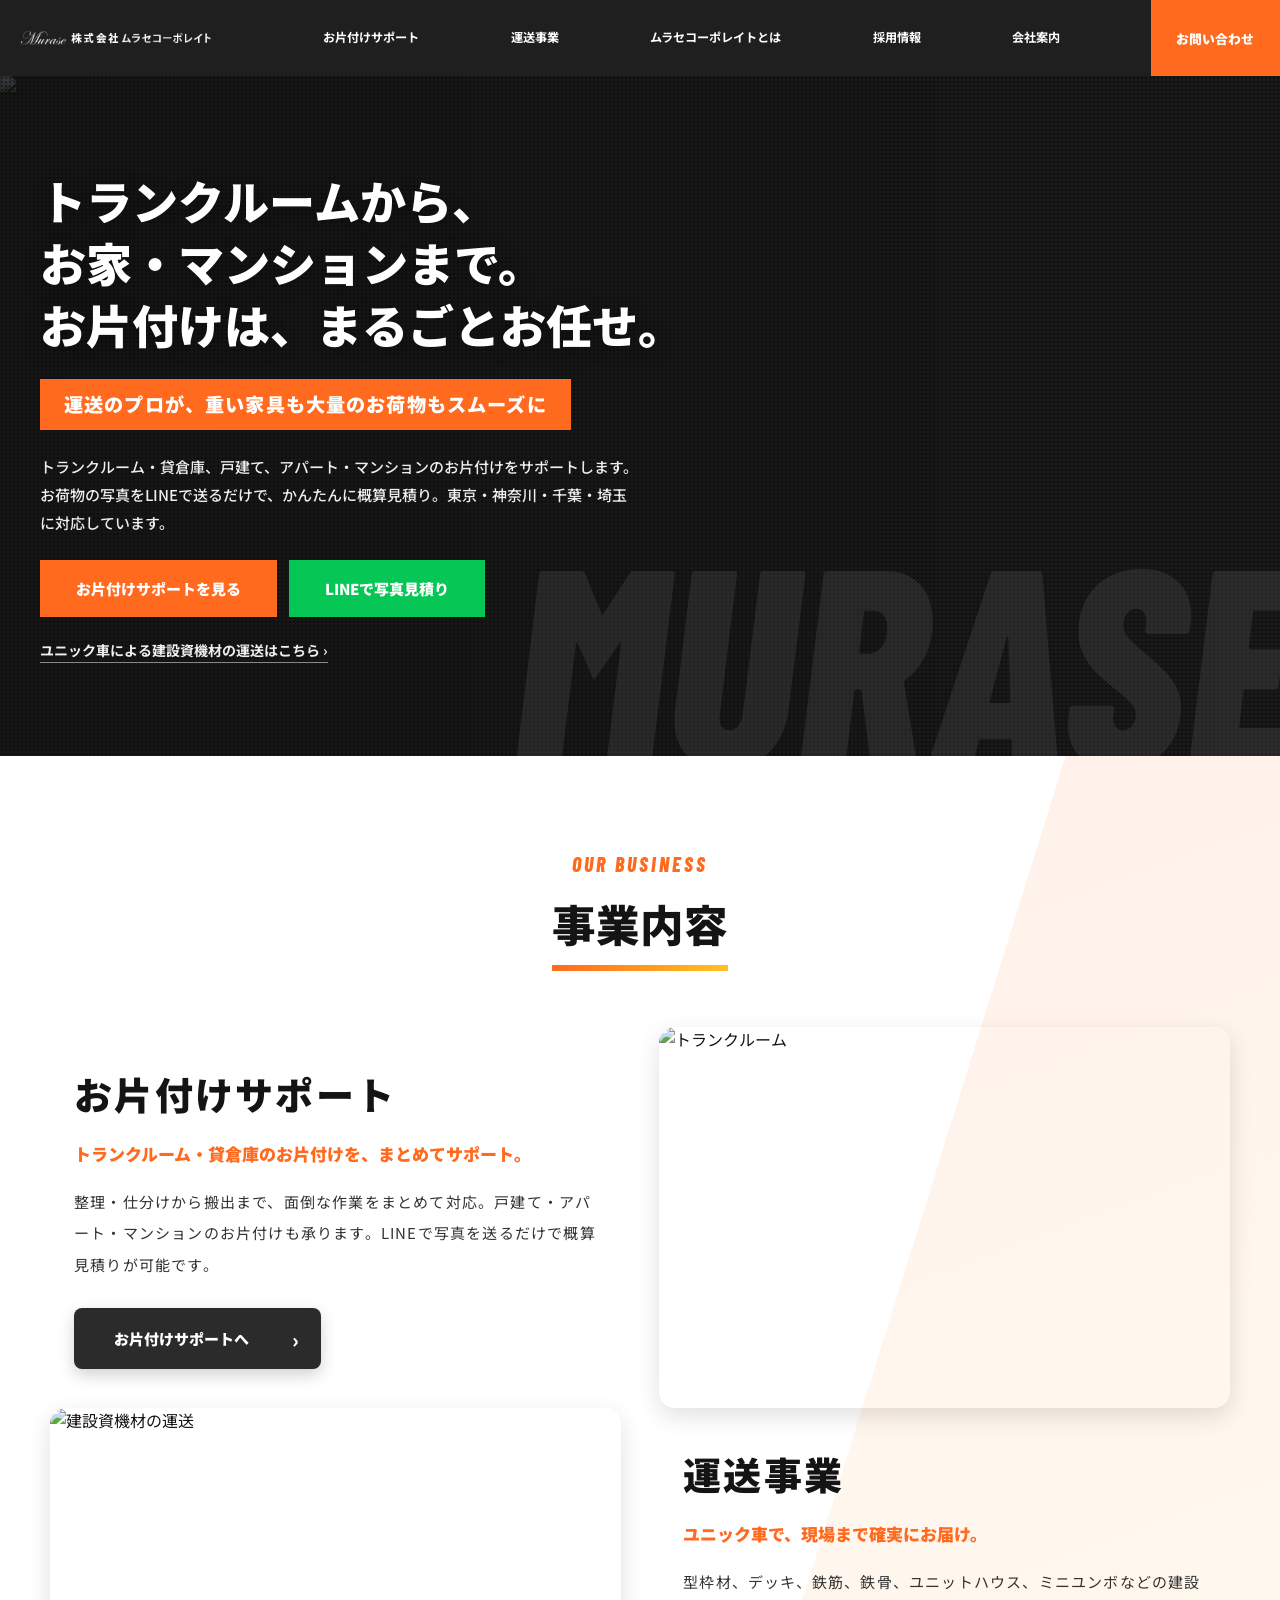
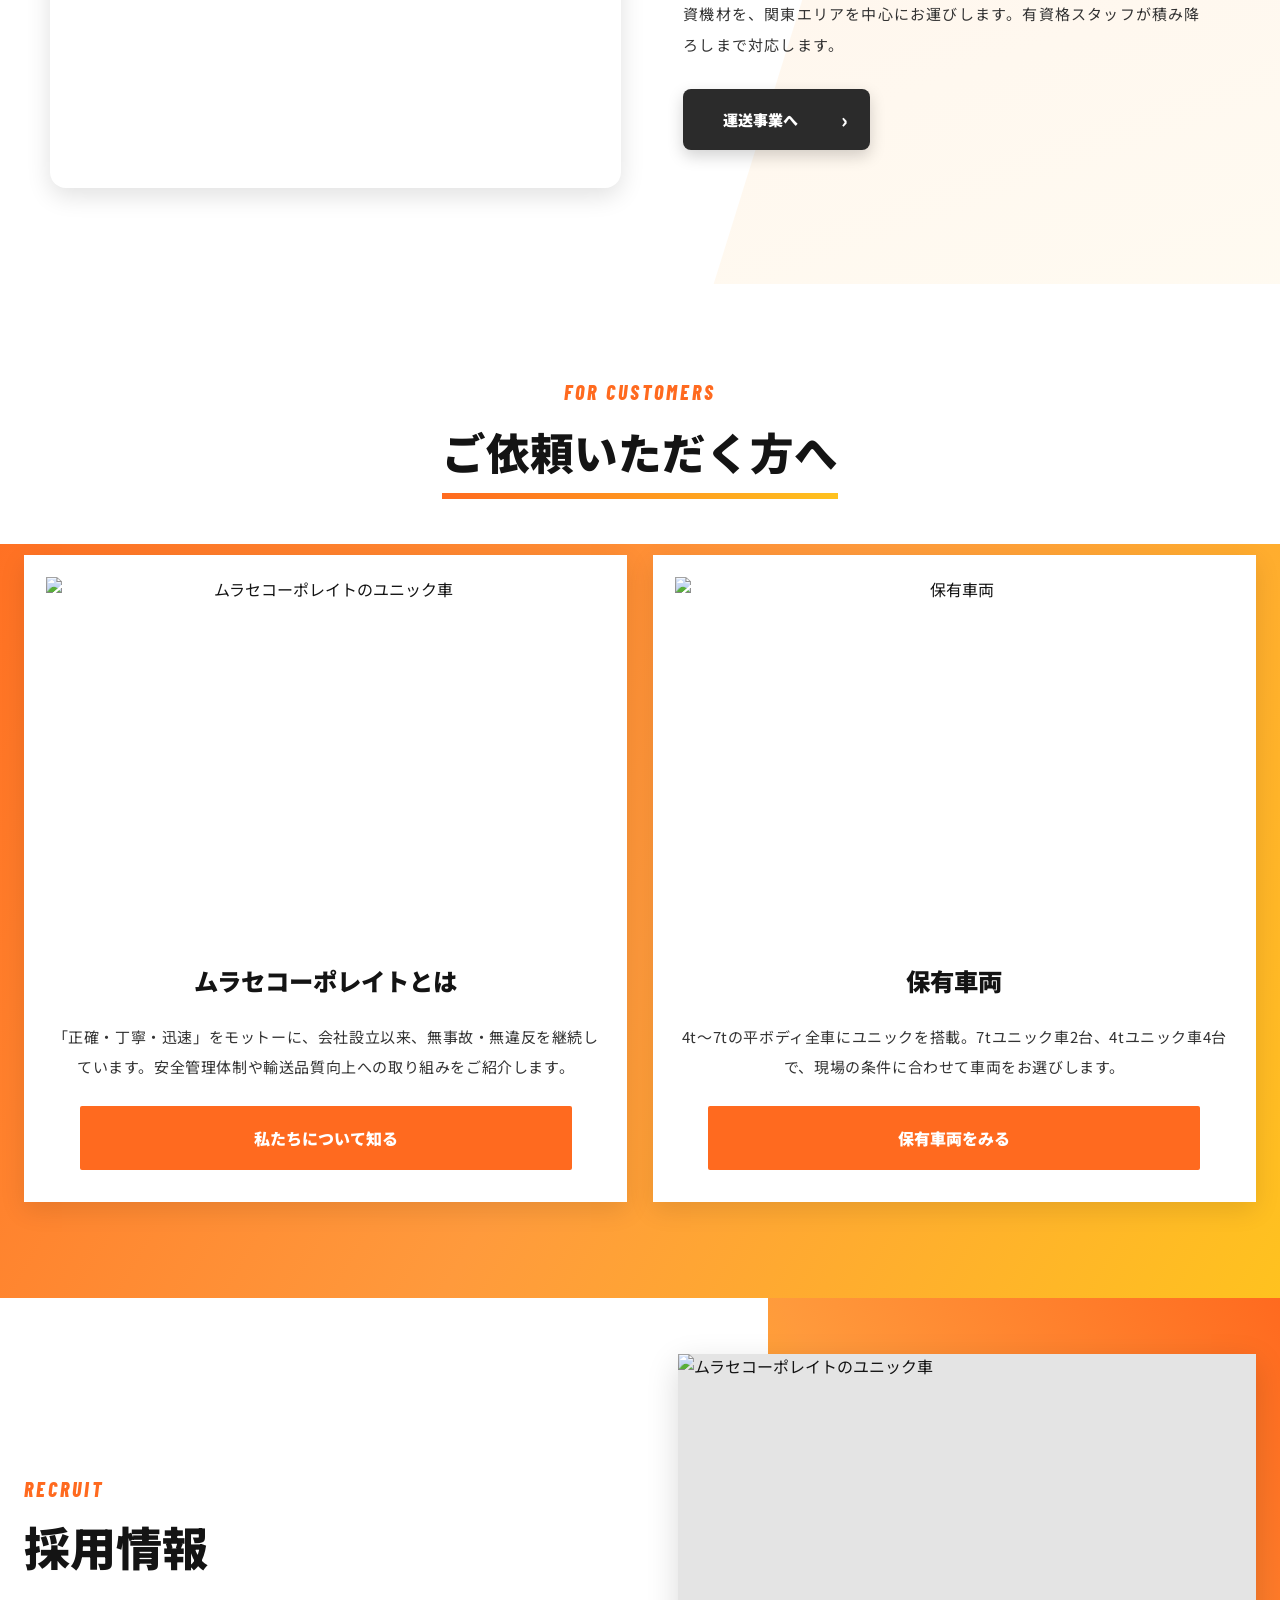
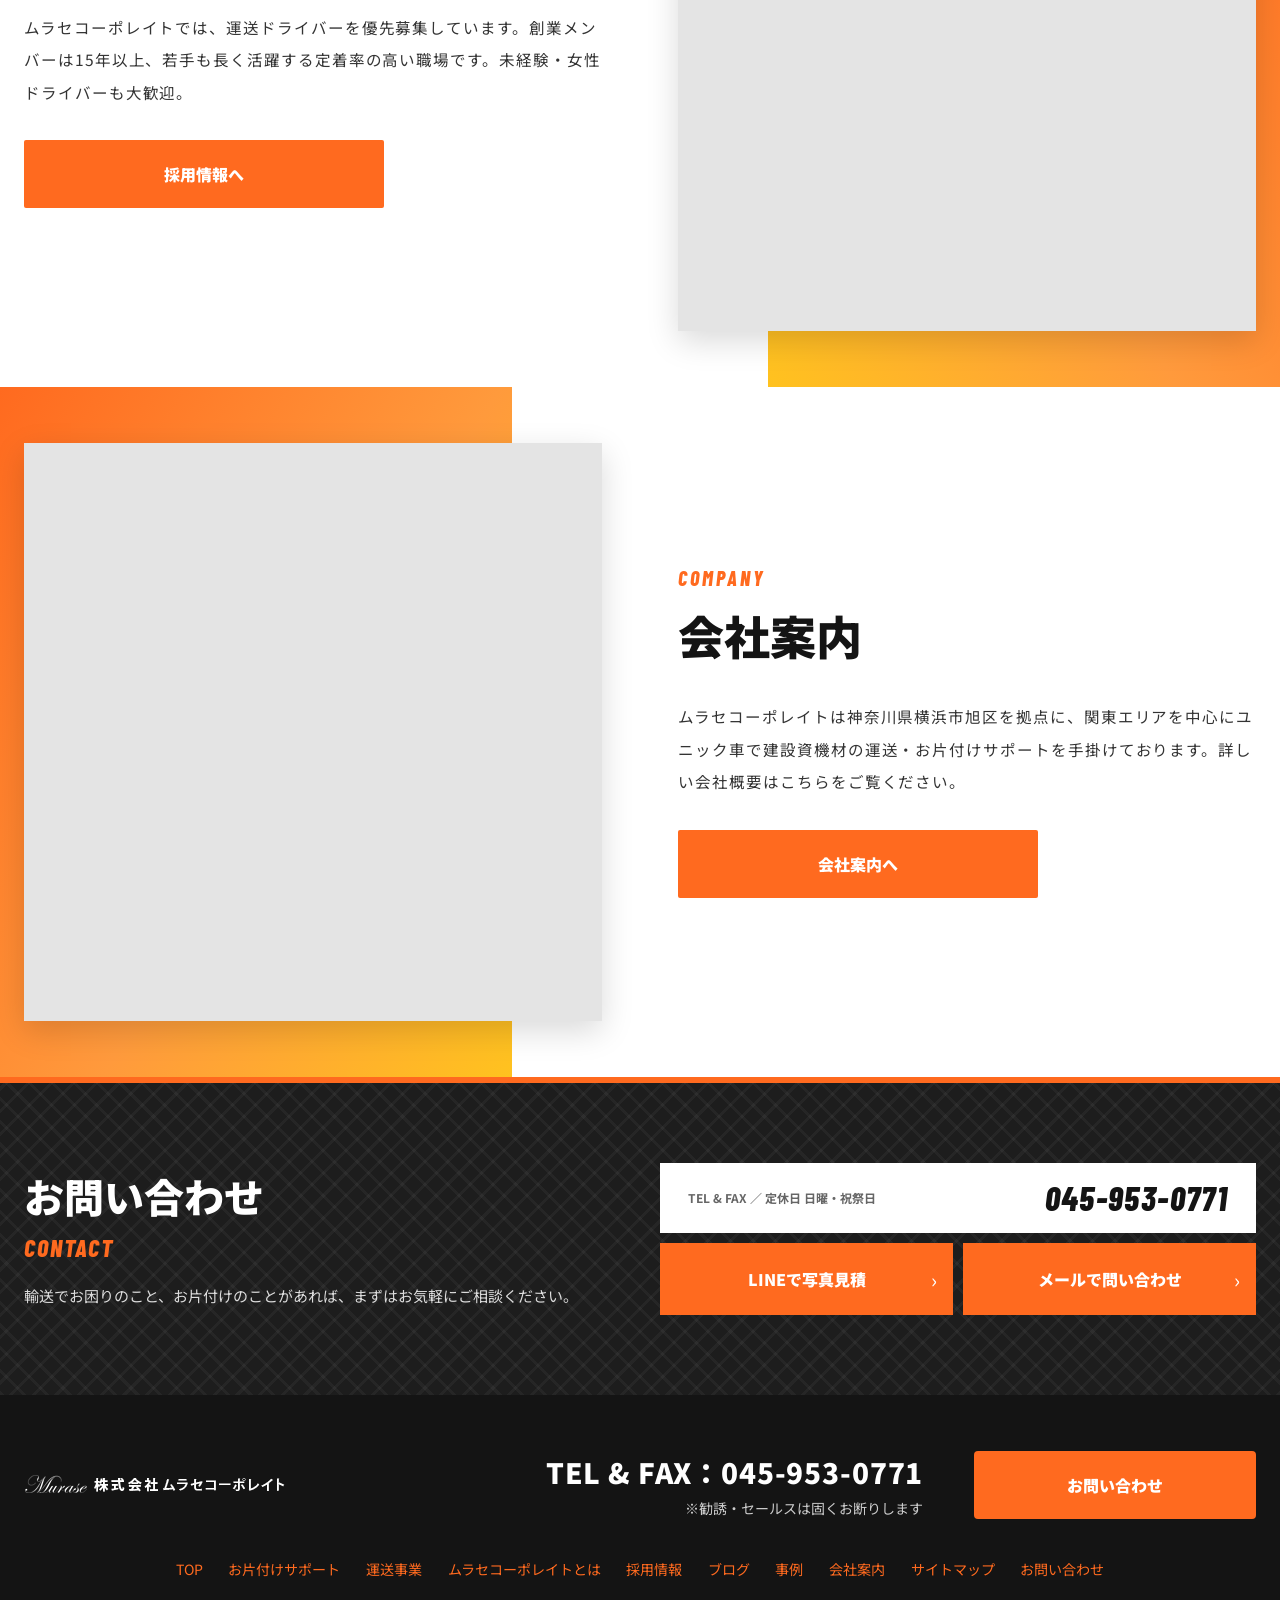
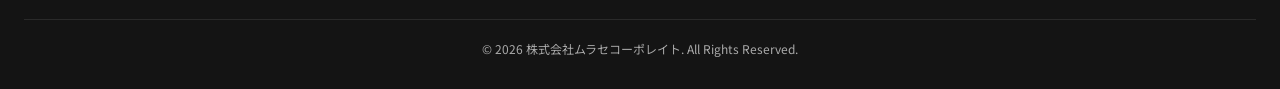
==== index.html @ bca7a500 "トップのMVが最初の画面内に収まるよう、文字サイズと余白を画面の高さに合わせて調整 Co-Authored-By: Claude Opus 5.5 <noreply@anthropic.com> Cl" ====
<!DOCTYPE html>
<html lang="ja">
<head>
<meta charset="utf-8">
<meta name="viewport" content="width=device-width, initial-scale=1">
<title>株式会社ムラセコーポレイト｜トランクルーム・お家・マンションのお片付けサポートとユニック車の運送｜横浜市旭区</title>
<meta name="description" content="神奈川県横浜市旭区のムラセコーポレイト。トランクルーム・貸倉庫から戸建て・アパート・マンションまで、お片付けをまるごとサポート。LINEで写真を送るだけで概算見積り（東京・神奈川・千葉・埼玉）。4〜7t全車ユニック付きの運送も対応。">
<link rel="icon" href="assets/logo-white.png">
<link rel="preconnect" href="https://fonts.googleapis.com">
<link href="https://fonts.googleapis.com/css2?family=Noto+Sans+JP:wght@400;500;700;900&amp;family=Barlow+Condensed:ital,wght@0,600;0,700;1,700;1,800&amp;display=swap" rel="stylesheet">
<style>
.scp0:hover { background: rgb(232, 90, 18) !important; color: rgb(255, 255, 255) !important; }
.scp1:hover { background: rgb(255, 255, 255) !important; color: rgb(255, 106, 31) !important; }
.scp2:hover { background: rgb(255, 106, 31) !important; color: rgb(255, 255, 255) !important; }
.scp3:hover { background: rgb(31, 31, 31) !important; color: rgb(255, 255, 255) !important; }
.scp4:hover { color: rgb(255, 106, 31) !important; }
.scp5:hover { background: rgb(255, 106, 31) !important; color: rgb(255, 255, 255) !important; border-color: rgb(255, 106, 31) !important; }
.scp6:focus { border-color: rgb(255, 106, 31) !important; background: rgb(255, 255, 255) !important; }
.scp7:hover { background: rgb(238, 238, 238) !important; color: rgb(20, 20, 20) !important; }
.scp8:hover { color: rgb(255, 255, 255) !important; }
body { margin: 0px; background: rgb(255, 255, 255); color: rgb(20, 20, 20); font-family: "Noto Sans JP", sans-serif; -webkit-font-smoothing: antialiased; }
a { color: rgb(255, 106, 31); text-decoration: none; }
a:hover { color: rgb(232, 90, 18); }
* { box-sizing: border-box; }
</style>
<link rel="stylesheet" href="assets/mobile.css">
<script src="assets/mobile.js" defer></script>
</head>
<body>
<div style="min-height: 100vh; background: rgb(255, 255, 255);"><header class="site-header" style="position: sticky; top: 0px; z-index: 50; background: rgb(31, 31, 31); color: rgb(255, 255, 255); display: flex; align-items: stretch; min-height: 76px; flex-wrap: nowrap;">
  <a href="index.html" style="display: flex; align-items: center; padding: 10px clamp(12px, 1.6vw, 24px); flex: 0 0 auto;">
    <img src="assets/logo-white.png" alt="株式会社ムラセコーポレイト" style="height: auto; width: clamp(150px, 15vw, 262px); max-height: 29px; object-fit: contain; display: block; flex: 0 0 auto;">
  </a>
  
  <nav id="site-nav" class="site-nav" style="display: flex; flex-wrap: nowrap; align-items: center; justify-content: space-evenly; gap: clamp(10px, 1.3vw, 26px); flex: 1 1 auto; min-width: 0px; overflow-x: auto; scrollbar-width: none; padding: 10px clamp(8px, 1.2vw, 24px); font-size: clamp(11px, 0.95vw, 14px); font-weight: 700; white-space: nowrap;">
    
      <a href="index.html" class="nav-m-only" style="color: rgb(255, 255, 255);"><span class="sc-interp">TOP</span></a>
      <a href="support.html" style="color: rgb(255, 255, 255); padding: 6px 0px; white-space: nowrap; border-bottom: 2px solid transparent;"><span class="sc-interp">お片付けサポート</span></a>
    
    <a href="business.html" style="color: rgb(255, 255, 255); padding: 6px 0px; white-space: nowrap; border-bottom: 2px solid transparent;"><span class="sc-interp">運送事業</span></a>
    
      <a href="about.html" style="color: rgb(255, 255, 255); padding: 6px 0px; white-space: nowrap; border-bottom: 2px solid transparent;"><span class="sc-interp">ムラセコーポレイトとは</span></a>
    
    
      <a href="recruit.html" style="color: rgb(255, 255, 255); padding: 6px 0px; white-space: nowrap; border-bottom: 2px solid transparent;"><span class="sc-interp">採用情報</span></a>
    
    
      <a href="company.html" style="color: rgb(255, 255, 255); padding: 6px 0px; white-space: nowrap; border-bottom: 2px solid transparent;"><span class="sc-interp">会社案内</span></a>
    
    <a href="blog.html" class="nav-m-only" style="color: rgb(255, 255, 255);"><span class="sc-interp">ブログ</span></a>
  </nav>
  
  
  <a href="contact.html" class="scp0 header-cta" style="background: rgb(255, 106, 31); color: rgb(255, 255, 255); font-weight: 900; font-size: clamp(12px, 1vw, 15px); padding: 0px clamp(14px, 2vw, 32px); display: flex; align-items: center; gap: 8px; white-space: nowrap; flex: 0 0 auto;">お問い合わせ</a><button type="button" class="nav-burger" aria-label="メニューを開く" aria-expanded="false" aria-controls="site-nav"><span></span></button></header><section data-screen-label="01 Hero" style="position: relative; overflow: hidden; background: rgb(26, 26, 26); min-height: min(680px, calc(100svh - 76px)); display: flex; align-items: center;">
  <img src="https://images.unsplash.com/photo-1649313444539-a8900c5cdc54?fm=jpg&amp;q=70&amp;w=1400&amp;auto=format&amp;fit=crop" alt="お片付けサポート" style="position: absolute; inset: 0px; width: 100%; height: 100%; object-fit: cover;">
  <div style="position: absolute; inset: 0px; background: linear-gradient(90deg, rgba(20, 20, 20, 0.85) 0%, rgba(20, 20, 20, 0.55) 50%, rgba(20, 20, 20, 0.15) 100%);"></div>
  <div style="position: absolute; inset: 0px; background-image: radial-gradient(rgba(0, 0, 0, 0.4) 1px, transparent 1.6px); background-size: 4px 4px;"></div>
  <div style="position: absolute; right: -2%; bottom: -6%; font: italic 800 clamp(120px, 22vw, 320px) / 1 &quot;Barlow Condensed&quot;, sans-serif; color: rgba(255, 255, 255, 0.08); pointer-events: none;">MURASE</div>
  <div style="position: relative; width: 100%; max-width: 1320px; margin: 0px auto; padding: clamp(32px, 6svh, 72px) 40px; display: flex; flex-direction: column; align-items: flex-start; gap: clamp(14px, 2.6svh, 26px);">
    <h1 style="margin: 0px; color: rgb(255, 255, 255); font-size: clamp(26px, min(3.6vw, 6.2svh), 56px); font-weight: 900; line-height: 1.35; text-shadow: rgba(0, 0, 0, 0.35) 0px 4px 18px;"><span style="display: inline-block;">トランクルームから、</span><br><span style="display: inline-block;">お家・マンションまで。</span><br><span style="display: inline-block;">お片付けは、</span><span style="display: inline-block;">まるごとお任せ。</span></h1>
    <div style="background: rgb(255, 106, 31); color: rgb(255, 255, 255); font-size: clamp(14px, min(1.5vw, 2.4svh), 20px); font-weight: 900; letter-spacing: 0.06em; padding: clamp(8px, 1.3svh, 12px) 24px;"><span style="display: inline-block;">運送のプロが、</span><span style="display: inline-block;">重い家具も</span><span style="display: inline-block;">大量のお荷物も</span><span style="display: inline-block;">スムーズに</span></div>
    <p style="margin: 0px; max-width: 600px; color: rgb(238, 238, 238); font-size: 15px; line-height: 1.85; font-weight: 500;">トランクルーム・貸倉庫、戸建て、アパート・マンションのお片付けをサポートします。お荷物の写真をLINEで送るだけで、かんたんに概算見積り。東京・神奈川・千葉・埼玉に対応しています。</p>
    <div style="display: flex; flex-wrap: wrap; gap: 12px;">
      <a href="support.html" class="scp1" style="background: rgb(255, 106, 31); color: rgb(255, 255, 255); font-weight: 900; font-size: 15px; padding: clamp(14px, 2svh, 18px) 36px;">お片付けサポートを見る</a>
      <a href="https://qr-official.line.me/gs/M_918dyocy_GW.png?oat_content=qr" target="_blank" rel="noopener" style="background: rgb(6, 199, 85); color: rgb(255, 255, 255); font-weight: 900; font-size: 15px; padding: clamp(14px, 2svh, 18px) 36px;">LINEで写真見積り</a>
    </div>
    <a href="business.html" class="scp8" style="color: rgb(238, 238, 238); font-size: 14px; font-weight: 700; border-bottom: 1px solid rgba(255, 255, 255, 0.5); padding-bottom: 2px;">ユニック車による建設資機材の運送はこちら ›</a>
  </div></section><section data-screen-label="02 Top services" style="position: relative; overflow: hidden; background: rgb(255, 255, 255); padding: 96px 24px;">
  <div style="position: absolute; right: -8%; top: -10%; width: 55%; height: 120%; background: linear-gradient(160deg, rgba(255, 106, 31, 0.1), rgba(255, 194, 31, 0.06)); clip-path: polygon(60% 0px, 100% 0px, 100% 100%, 0px 100%); pointer-events: none;"></div>
  <div style="position: relative; max-width: 1180px; margin: 0px auto; display: flex; flex-direction: column; gap: 56px;">
    <div style="display: flex; flex-direction: column; align-items: center; gap: 16px; text-align: center;">
      <span style="font: italic 800 20px &quot;Barlow Condensed&quot;, sans-serif; color: rgb(255, 106, 31); letter-spacing: 0.15em;">OUR BUSINESS</span>
      <h2 style="margin: 0px; font-size: clamp(28px, 3.4vw, 44px); font-weight: 900; line-height: 1.45; padding-bottom: 16px; background: linear-gradient(90deg, rgb(255, 106, 31), rgb(255, 194, 31)) center bottom / 100% 6px no-repeat;">事業内容</h2>
    </div>
    <div style="display: flex; flex-direction: column;">
    <div style="display: grid; grid-template-columns: minmax(0px, 1fr) minmax(0px, 1fr); align-items: center; gap: clamp(16px, 3vw, 40px);">
      <div style="grid-area: 1 / 2; min-width: 0px; border-radius: 16px; overflow: hidden; aspect-ratio: 3 / 2; box-shadow: rgba(0, 0, 0, 0.12) 0px 8px 24px;"><img src="https://images.unsplash.com/photo-1649313444539-a8900c5cdc54?fm=jpg&amp;q=70&amp;w=1400&amp;auto=format&amp;fit=crop" alt="トランクルーム" style="width: 100%; height: 100%; object-fit: cover; display: block;"></div>
      <div style="grid-area: 1 / 1; min-width: 0px; padding: clamp(8px, 2vw, 24px); display: flex; flex-direction: column; gap: 20px;">
        <h3 style="margin: 0px; font-size: clamp(28px, 3vw, 38px); font-weight: 900; letter-spacing: 0.06em; color: rgb(20, 20, 20);">お片付けサポート</h3>
        <span style="font-size: clamp(15px, 1.4vw, 17px); font-weight: 900; color: rgb(255, 106, 31);">トランクルーム・貸倉庫のお片付けを、まとめてサポート。</span>
        <p style="margin: 0px; font-size: 15px; line-height: 2.1; letter-spacing: 0.08em; color: rgb(51, 51, 51); text-wrap: pretty;">整理・仕分けから搬出まで、面倒な作業をまとめて対応。戸建て・アパート・マンションのお片付けも承ります。LINEで写真を送るだけで概算見積りが可能です。</p>
        <a href="support.html" class="scp2" style="position: relative; align-self: flex-start; background: rgb(43, 43, 43); color: rgb(255, 255, 255); font-weight: 900; font-size: 15px; padding: 20px 72px 20px 40px; border-radius: 8px; box-shadow: rgba(0, 0, 0, 0.18) 0px 6px 16px; margin-top: 8px;">お片付けサポートへ<span style="position: absolute; right: 22px; top: 50%; transform: translateY(-50%); font-size: 20px;">›</span></a>
      </div>
    </div>
    <div style="display: grid; grid-template-columns: minmax(0px, 1fr) minmax(0px, 1fr); align-items: center; gap: clamp(16px, 3vw, 40px);">
      <div style="min-width: 0px; border-radius: 16px; overflow: hidden; aspect-ratio: 3 / 2; box-shadow: rgba(0, 0, 0, 0.12) 0px 8px 24px;"><img src="https://d1i7na1hjknxjq.cloudfront.net/uploads/storage/image/file/115584/yH7A3l-8h0nX1LVCDBTWdw.jpg" alt="建設資機材の運送" style="width: 100%; height: 100%; object-fit: cover; display: block;"></div>
      <div style="min-width: 0px; padding: clamp(8px, 2vw, 24px); display: flex; flex-direction: column; gap: 20px;">
        <h3 style="margin: 0px; font-size: clamp(28px, 3vw, 38px); font-weight: 900; letter-spacing: 0.06em; color: rgb(20, 20, 20);">運送事業</h3>
        <span style="font-size: clamp(15px, 1.4vw, 17px); font-weight: 900; color: rgb(255, 106, 31);">ユニック車で、現場まで確実にお届け。</span>
        <p style="margin: 0px; font-size: 15px; line-height: 2.1; letter-spacing: 0.08em; color: rgb(51, 51, 51); text-wrap: pretty;">型枠材、デッキ、鉄筋、鉄骨、ユニットハウス、ミニユンボなどの建設資機材を、関東エリアを中心にお運びします。有資格スタッフが積み降ろしまで対応します。</p>
        <a href="business.html" class="scp2" style="position: relative; align-self: flex-start; background: rgb(43, 43, 43); color: rgb(255, 255, 255); font-weight: 900; font-size: 15px; padding: 20px 72px 20px 40px; border-radius: 8px; box-shadow: rgba(0, 0, 0, 0.18) 0px 6px 16px; margin-top: 8px;">運送事業へ<span style="position: absolute; right: 22px; top: 50%; transform: translateY(-50%); font-size: 20px;">›</span></a>
      </div>
    </div>
    </div>
  </div></section><section data-screen-label="03 Top for customers" style="position: relative; padding: 96px 24px; background: linear-gradient(rgb(255, 255, 255) 0px, rgb(255, 255, 255) 260px, transparent 260px), linear-gradient(120deg, rgb(255, 106, 31) 0%, rgb(255, 154, 60) 55%, rgb(255, 194, 31) 100%);">
  <div style="max-width: 1290px; margin: 0px auto; display: flex; flex-direction: column; gap: 56px;">
    <div style="display: flex; flex-direction: column; align-items: center; gap: 16px; text-align: center;">
      <span style="font: italic 800 20px &quot;Barlow Condensed&quot;, sans-serif; color: rgb(255, 106, 31); letter-spacing: 0.15em;">FOR CUSTOMERS</span>
      <h2 style="margin: 0px; font-size: clamp(28px, 3.4vw, 44px); font-weight: 900; line-height: 1.45; padding-bottom: 16px; background: linear-gradient(90deg, rgb(255, 106, 31), rgb(255, 194, 31)) center bottom / 100% 6px no-repeat;">ご依頼いただく方へ</h2>
    </div>
    <div style="display: grid; grid-template-columns: repeat(2, minmax(0px, 1fr)); gap: clamp(12px, 2vw, 28px);">
      <div style="background: rgb(255, 255, 255); padding: 22px 22px 32px; display: flex; flex-direction: column; align-items: center; gap: 24px; text-align: center; box-shadow: rgba(0, 0, 0, 0.1) 0px 8px 24px;">
        <img src="https://d1i7na1hjknxjq.cloudfront.net/uploads/storage/image/file/115583/zhu-hkvthQzOaqA5FEYhag.jpg" alt="ムラセコーポレイトのユニック車" style="width: 100%; aspect-ratio: 16 / 10; object-fit: cover; display: block;">
        <h3 style="margin: 12px 0px 0px; font-size: clamp(16px, 1.9vw, 28px); font-weight: 900; color: rgb(20, 20, 20); white-space: nowrap;">ムラセコーポレイトとは</h3>
        <p style="margin: 0px; flex: 1 1 0%; font-size: 15px; line-height: 2; letter-spacing: 0.04em; color: rgb(51, 51, 51); text-wrap: pretty;">「正確・丁寧・迅速」をモットーに、会社設立以来、無事故・無違反を継続しています。安全管理体制や輸送品質向上への取り組みをご紹介します。</p>
        <a href="about.html" class="scp3" style="width: 88%; background: rgb(255, 106, 31); color: rgb(255, 255, 255); font-weight: 900; font-size: 16px; padding: 20px 0px; border-radius: 2px;">私たちについて知る</a>
      </div>
            <div style="background: rgb(255, 255, 255); padding: 22px 22px 32px; display: flex; flex-direction: column; align-items: center; gap: 24px; text-align: center; box-shadow: rgba(0, 0, 0, 0.1) 0px 8px 24px;">
        <img src="https://d1i7na1hjknxjq.cloudfront.net/uploads/storage/image/file/115585/TGLqCD3YO4eb-smXYjajtw.jpg" alt="保有車両" style="width: 100%; aspect-ratio: 16 / 10; object-fit: cover; display: block;">
        <h3 style="margin: 12px 0px 0px; font-size: clamp(16px, 1.9vw, 28px); font-weight: 900; color: rgb(20, 20, 20); white-space: nowrap;">保有車両</h3>
        <p style="margin: 0px; flex: 1 1 0%; font-size: 15px; line-height: 2; letter-spacing: 0.04em; color: rgb(51, 51, 51); text-wrap: pretty;">4t〜7tの平ボディ全車にユニックを搭載。7tユニック車2台、4tユニック車4台で、現場の条件に合わせて車両をお選びします。</p>
        <a href="business.html#vehicles" class="scp3" style="width: 88%; background: rgb(255, 106, 31); color: rgb(255, 255, 255); font-weight: 900; font-size: 16px; padding: 20px 0px; border-radius: 2px;">保有車両をみる</a>
      </div>
    </div>
  </div></section><section data-screen-label="04 Top recruit" style="position: relative; background: rgb(255, 255, 255); padding: 56px 24px; overflow: hidden;">
  <div style="position: absolute; right: 0px; top: 0px; bottom: 0px; width: 40%; background: linear-gradient(240deg, rgb(255, 106, 31) 0%, rgb(255, 154, 60) 55%, rgb(255, 194, 31) 100%);"></div>
  <div style="position: relative; max-width: 1290px; margin: 0px auto; display: grid; grid-template-columns: minmax(0px, 1fr) minmax(0px, 1fr); gap: clamp(24px, 6vw, 96px); align-items: center;">
    <div style="display: flex; flex-direction: column; align-items: flex-start; gap: 32px;">
      <span style="font: italic 800 20px &quot;Barlow Condensed&quot;, sans-serif; color: rgb(255, 106, 31); letter-spacing: 0.15em; margin-bottom: -20px;">RECRUIT</span>
      <h2 style="margin: 0px; font-size: clamp(30px, 3.6vw, 48px); font-weight: 900; color: rgb(20, 20, 20);">採用情報</h2>
      <p style="margin: 0px; font-size: 15.5px; line-height: 2.1; letter-spacing: 0.06em; color: rgb(51, 51, 51); text-wrap: pretty;">ムラセコーポレイトでは、運送ドライバーを優先募集しています。創業メンバーは15年以上、若手も長く活躍する定着率の高い職場です。未経験・女性ドライバーも大歓迎。</p>
      <a href="recruit.html" class="scp3" style="background: rgb(255, 106, 31); color: rgb(255, 255, 255); font-weight: 900; font-size: 16px; padding: 22px 0px; width: min(100%, 360px); text-align: center; border-radius: 2px;">採用情報へ</a>
    </div>
    <div style="aspect-ratio: 1 / 1; background: rgb(228, 228, 228); box-shadow: rgba(0, 0, 0, 0.15) 0px 10px 30px; overflow: hidden;">
      <img src="https://d1i7na1hjknxjq.cloudfront.net/uploads/storage/image/file/115584/yH7A3l-8h0nX1LVCDBTWdw.jpg" alt="ムラセコーポレイトのユニック車" style="width: 100%; height: 100%; object-fit: cover; display: block;">
    </div>
  </div></section><section data-screen-label="04 Top company" style="position: relative; background: rgb(255, 255, 255); padding: 56px 24px; overflow: hidden;">
  <div style="position: absolute; left: 0px; top: 0px; bottom: 0px; width: 40%; background: linear-gradient(120deg, rgb(255, 106, 31) 0%, rgb(255, 154, 60) 55%, rgb(255, 194, 31) 100%);"></div>
  <div style="position: relative; max-width: 1290px; margin: 0px auto; display: grid; grid-template-columns: minmax(0px, 1fr) minmax(0px, 1fr); gap: clamp(24px, 6vw, 96px); align-items: center;">
    <div style="aspect-ratio: 1 / 1; background: rgb(228, 228, 228); box-shadow: rgba(0, 0, 0, 0.15) 0px 10px 30px;">
      <iframe title="株式会社ムラセコーポレイト 所在地" src="https://maps.google.com/maps?q=%E7%A5%9E%E5%A5%88%E5%B7%9D%E7%9C%8C%E6%A8%AA%E6%B5%9C%E5%B8%82%E6%97%AD%E5%8C%BA%E9%87%91%E3%81%8C%E8%B0%B7557&amp;z=15&amp;output=embed" loading="lazy" style="width: 100%; height: 100%; border: 0px; display: block;"></iframe>
    </div>
    <div style="display: flex; flex-direction: column; align-items: flex-start; gap: 32px;">
      <span style="font: italic 800 20px &quot;Barlow Condensed&quot;, sans-serif; color: rgb(255, 106, 31); letter-spacing: 0.15em; margin-bottom: -20px;">COMPANY</span>
      <h2 style="margin: 0px; font-size: clamp(30px, 3.6vw, 48px); font-weight: 900; color: rgb(20, 20, 20);">会社案内</h2>
      <p style="margin: 0px; font-size: 15.5px; line-height: 2.1; letter-spacing: 0.06em; color: rgb(51, 51, 51); text-wrap: pretty;">ムラセコーポレイトは神奈川県横浜市旭区を拠点に、関東エリアを中心にユニック車で建設資機材の運送・お片付けサポートを手掛けております。詳しい会社概要はこちらをご覧ください。</p>
      <a href="company.html" class="scp3" style="background: rgb(255, 106, 31); color: rgb(255, 255, 255); font-weight: 900; font-size: 16px; padding: 22px 0px; width: min(100%, 360px); text-align: center; border-radius: 2px;">会社案内へ</a>
    </div>
  </div></section><section data-screen-label="10 Contact" style="background-color: rgb(29, 29, 29); background-image: repeating-linear-gradient(45deg, rgba(255, 255, 255, 0.04) 0px, rgba(255, 255, 255, 0.04) 3px, transparent 3px, transparent 16px), repeating-linear-gradient(-45deg, rgba(255, 255, 255, 0.04) 0px, rgba(255, 255, 255, 0.04) 3px, transparent 3px, transparent 16px); color: rgb(255, 255, 255); padding: 80px 24px; border-top: 6px solid rgb(255, 106, 31);">
  <div style="max-width: 1290px; margin: 0px auto; display: grid; grid-template-columns: repeat(auto-fit, minmax(320px, 1fr)); gap: 40px; align-items: center;">
    <div style="display: flex; flex-direction: column; gap: 8px;">
      <h2 style="margin: 0px; font-size: clamp(26px, 3.2vw, 40px); font-weight: 900;">お問い合わせ</h2>
      <span style="font: italic 800 24px &quot;Barlow Condensed&quot;, sans-serif; color: rgb(255, 106, 31); letter-spacing: 0.08em;">CONTACT</span>
      <p style="margin: 12px 0px 0px; font-size: 15px; line-height: 1.9; color: rgb(221, 221, 221);">輸送でお困りのこと、お片付けのことがあれば、まずはお気軽にご相談ください。</p>
    </div>
    <div style="display: flex; flex-direction: column; gap: 10px;">
      <a href="tel:0459530771" class="scp7" style="background: rgb(255, 255, 255); color: rgb(20, 20, 20); padding: 18px 28px; display: flex; align-items: center; justify-content: space-between; gap: 16px; flex-wrap: wrap;"><span style="font-size: 12px; font-weight: 700; color: rgb(102, 102, 102);">TEL &amp; FAX ／ 定休日 日曜・祝祭日</span><span style="font: italic 800 34px / 1 &quot;Barlow Condensed&quot;, sans-serif; letter-spacing: 0.04em;">045-953-0771</span></a>
      <div style="display: grid; grid-template-columns: 1fr 1fr; gap: 10px;">
        <a href="https://qr-official.line.me/gs/M_918dyocy_GW.png?oat_content=qr" target="_blank" rel="noopener" class="scp0" style="position: relative; background: rgb(255, 106, 31); color: rgb(255, 255, 255); font-weight: 900; font-size: 16px; padding: 24px; text-align: center;">LINEで写真見積<span style="position: absolute; right: 16px; top: 50%; transform: translateY(-50%); font-weight: 400; font-size: 20px;">›</span></a>
        <a href="contact.html" class="scp0" style="position: relative; background: rgb(255, 106, 31); color: rgb(255, 255, 255); font-weight: 900; font-size: 16px; padding: 24px; text-align: center;">メールで問い合わせ<span style="position: absolute; right: 16px; top: 50%; transform: translateY(-50%); font-weight: 400; font-size: 20px;">›</span></a>
      </div>
    </div>
  </div></section><footer style="background: rgb(20, 20, 20); color: rgb(170, 170, 170); padding: 56px 24px 32px;">
  <div style="max-width: 1290px; margin: 0px auto; display: flex; flex-direction: column; gap: 40px;">
    <div style="display: flex; flex-wrap: wrap; align-items: center; justify-content: space-between; gap: 28px 48px;">
      <img src="assets/logo-white.png" alt="株式会社ムラセコーポレイト" style="height: 29px; width: auto; display: block;">
      <div style="display: flex; flex-wrap: nowrap; align-items: center; justify-content: flex-end; gap: clamp(24px, 4vw, 72px); margin-left: auto;">
        <div style="display: flex; flex-direction: column; align-items: flex-end; text-align: right; gap: 6px;">
          <span style="font-size: clamp(22px, 2.4vw, 28px); font-weight: 900; color: rgb(255, 255, 255); letter-spacing: 0.03em;">TEL &amp; FAX：045-953-0771</span>
          <span style="font-size: 14px; color: rgb(204, 204, 204);">※勧誘・セールスは固くお断りします</span>
        </div>
        <a href="contact.html" class="scp1" style="background: rgb(255, 106, 31); color: rgb(255, 255, 255); font-weight: 900; font-size: 16px; padding: 22px 0px; width: clamp(180px, 22vw, 320px); flex-shrink: 0; text-align: center; border-radius: 4px;">お問い合わせ</a>
      </div>
    </div>
    <div style="display: flex; flex-wrap: nowrap; justify-content: center; gap: clamp(10px, 2vw, 32px); font-size: clamp(11px, 1.1vw, 15px); white-space: nowrap; overflow-x: auto;">
      <a href="index.html" class="scp8" style="color: rgb(255, 106, 31);"><span class="sc-interp">TOP</span></a><a href="support.html" class="scp8" style="color: rgb(255, 106, 31);"><span class="sc-interp">お片付けサポート</span></a><a href="business.html" class="scp8" style="color: rgb(255, 106, 31);"><span class="sc-interp">運送事業</span></a><a href="about.html" class="scp8" style="color: rgb(255, 106, 31);"><span class="sc-interp">ムラセコーポレイトとは</span></a><a href="recruit.html" class="scp8" style="color: rgb(255, 106, 31);"><span class="sc-interp">採用情報</span></a><a href="blog.html" class="scp8" style="color: rgb(255, 106, 31);"><span class="sc-interp">ブログ</span></a><a href="cases.html" class="scp8" style="color: rgb(255, 106, 31);"><span class="sc-interp">事例</span></a><a href="company.html" class="scp8" style="color: rgb(255, 106, 31);"><span class="sc-interp">会社案内</span></a><a href="sitemap.html" class="scp8" style="color: rgb(255, 106, 31);"><span class="sc-interp">サイトマップ</span></a><a href="contact.html" class="scp8" style="color: rgb(255, 106, 31);"><span class="sc-interp">お問い合わせ</span></a>
    </div>
    <span style="font-size: 12px; border-top: 1px solid rgb(42, 42, 42); padding-top: 20px; text-align: center;">© 2026 株式会社ムラセコーポレイト. All Rights Reserved.</span>
  </div></footer></div>
<script>
document.querySelectorAll('[data-faq]').forEach(function(b){b.addEventListener('click',function(){var a=b.nextElementSibling,o=a.style.display!=='none';a.style.display=o?'none':'';var i=b.querySelector('[data-faq-i]');if(i)i.textContent=o?'+':'−';});});
document.querySelectorAll('[data-tab-btn]').forEach(function(b){b.addEventListener('click',function(){var t=b.getAttribute('data-tab-btn');document.querySelectorAll('[data-tab-btn]').forEach(function(x){x.style.background=x.getAttribute('data-tab-btn')===t?'#FF6A1F':'#1f1f1f';});document.querySelectorAll('[data-tab]').forEach(function(x){x.style.display=x.getAttribute('data-tab')===t?'':'none';});});});
document.querySelectorAll('[data-reveal]').forEach(function(b){b.addEventListener('click',function(){b.remove();});});
document.querySelectorAll('form[data-form]').forEach(function(f){f.addEventListener('submit',function(e){e.preventDefault();var m=f.querySelector('[data-sent]');if(!m){m=document.createElement('p');m.setAttribute('data-sent','');m.style.cssText='margin:16px 0 0;text-align:center;font-size:15px;font-weight:900;color:#FF6A1F';m.textContent='送信しました。担当者よりご連絡いたします。';f.querySelector('button[type=submit]').before(m);}f.reset();});});
</script>
</body>
</html>
---- assets/mobile.css ----
/* スマホ表示用の調整（既存のインラインスタイルを上書きします） */
html { -webkit-text-size-adjust: 100%; }
img { max-width: 100%; }

/* PCでは非表示の要素 */
.nav-burger { display: none; }
.nav-m-only { display: none !important; }

@media (max-width: 900px) {
  /* ---------- ヘッダー / ナビ ---------- */
  .site-header { min-height: 64px !important; }
  .site-header > a:first-child { padding: 10px 12px !important; }
  .site-header > a:first-child img { width: 150px !important; max-height: 26px !important; }

  .site-header .header-cta {
    font-size: 13px !important;
    padding: 0 14px !important;
    margin-left: auto;
  }

  .nav-burger {
    display: flex;
    flex: 0 0 auto;
    align-items: center;
    justify-content: center;
    width: 56px;
    border: 0;
    margin: 0;
    padding: 0;
    background: transparent;
    color: #fff;
    cursor: pointer;
    -webkit-tap-highlight-color: transparent;
  }
  .nav-burger span,
  .nav-burger span::before,
  .nav-burger span::after {
    display: block;
    width: 24px;
    height: 2px;
    background: #fff;
    border-radius: 2px;
    transition: transform .2s, opacity .2s, background .2s;
  }
  .nav-burger span { position: relative; }
  .nav-burger span::before,
  .nav-burger span::after { content: ""; position: absolute; left: 0; }
  .nav-burger span::before { top: -7px; }
  .nav-burger span::after { top: 7px; }
  .nav-burger[aria-expanded="true"] span { background: transparent; }
  .nav-burger[aria-expanded="true"] span::before { transform: translateY(7px) rotate(45deg); }
  .nav-burger[aria-expanded="true"] span::after { transform: translateY(-7px) rotate(-45deg); }

  .site-nav {
    display: none !important;
    position: absolute !important;
    top: 100%;
    left: 0;
    right: 0;
    flex-direction: column !important;
    align-items: stretch !important;
    justify-content: flex-start !important;
    gap: 0 !important;
    padding: 0 !important;
    overflow: visible !important;
    background: #1f1f1f;
    border-top: 1px solid #3a3a3a;
    box-shadow: 0 12px 24px rgba(0, 0, 0, .35);
    max-height: calc(100vh - 64px);
    overflow-y: auto !important;
    font-size: 16px !important;
  }
  .site-nav.is-open { display: flex !important; }
  .site-nav a {
    padding: 16px 20px !important;
    border-bottom: 1px solid #333 !important;
    white-space: normal !important;
  }
  .site-nav .nav-m-only { display: block !important; }

  /* ---------- フッター ---------- */
  footer { padding: 40px 20px 28px !important; }
  footer > div { gap: 28px !important; }
  footer > div > div:first-child {
    flex-direction: column !important;
    align-items: flex-start !important;
    gap: 24px !important;
  }
  footer > div > div:first-child > div {
    flex-direction: column !important;
    align-items: stretch !important;
    width: 100%;
    gap: 20px !important;
    margin-left: 0 !important;
  }
  footer > div > div:first-child > div > div {
    align-items: flex-start !important;
    text-align: left !important;
  }
  footer > div > div:first-child > div > div span:first-child {
    font-size: 20px !important;
    word-break: keep-all;
  }
  footer > div > div:first-child > div > a {
    width: 100% !important;
    box-sizing: border-box;
  }
  footer > div > div:nth-child(2) {
    flex-wrap: wrap !important;
    justify-content: flex-start !important;
    gap: 12px 22px !important;
    font-size: 14px !important;
    white-space: normal !important;
    overflow: visible !important;
  }

  /* ---------- 見出し / 本文 ---------- */
  h1, h2, h3 { white-space: normal !important; overflow-wrap: break-word; word-break: auto-phrase; }
  h1 { font-size: clamp(25px, 7.4vw, 36px) !important; line-height: 1.45 !important; }
  h2 { font-size: clamp(22px, 6.2vw, 30px) !important; line-height: 1.45 !important; }
  p, li, dd, dt, td, th { overflow-wrap: break-word; }

  /* トップのMV見出し：1行に収まる大きさに */
  [data-screen-label="01 Hero"] h1 { font-size: clamp(21px, 6.3vw, 32px) !important; }

  /* ---------- 余白 ---------- */
  section { padding-left: 0 !important; padding-right: 0 !important; }
  section > div { padding-left: 20px !important; padding-right: 20px !important; }
  section[style*="padding: 96px"], section > div[style*="padding: 96px"] { padding-top: 56px !important; padding-bottom: 56px !important; }
  section[style*="padding: 80px"], section > div[style*="padding: 80px"] { padding-top: 48px !important; padding-bottom: 48px !important; }

  /* PC用の左右の装飾ブロック（文字と重なるため非表示） */
  section > div[style*="position: absolute"][style*="width: 40%"] { display: none !important; }

  /* ---------- 2〜3列のグリッドは1列に ---------- */
  [style*="grid-template-columns: minmax(0px, 1fr) minmax(0px, 1fr)"],
  [style*="grid-template-columns: 1fr 1fr"],
  [style*="grid-template-columns: repeat(3, minmax(0px, 1fr))"],
  [style*="grid-template-columns: minmax(0px, 1fr) 56px minmax(0px, 1fr)"],
  [style*="grid-template-columns: minmax(0px, 1fr) clamp(260px, 30%, 425px)"],
  [style*="repeat(auto-fit"] {
    grid-template-columns: minmax(0, 1fr) !important;
  }

  /* 横並び固定（grid-auto-flow: column）は縦積みに */
  [style*="grid-auto-flow: column"] {
    grid-auto-flow: row !important;
    grid-auto-columns: minmax(0, 1fr) !important;
  }

  /* PC用の左右入れ替え（grid-area / order）は解除して、画像→文章の順に積む */
  [style*="grid-area"] { grid-area: auto !important; }
  [style*="order:"] { order: 0 !important; }

  /* ラベル + 内容の表形式は幅を絞って維持 */
  [style*="grid-template-columns: minmax(110px, 200px) minmax(0px, 1fr)"],
  [style*="grid-template-columns: minmax(110px, 30%) minmax(0px, 1fr)"],
  [style*="grid-template-columns: clamp(88px, 12vw, 140px) minmax(0px, 1fr)"] {
    grid-template-columns: 112px minmax(0, 1fr) !important;
  }
  /* お問い合わせフォーム：ラベルの下に入力欄を縦積み */
  [style*="grid-template-columns: clamp(120px, 22%, 220px) minmax(0px, 1fr)"] {
    grid-template-columns: minmax(0, 1fr) !important;
    row-gap: 10px !important;
  }
  [style*="grid-template-columns: clamp(120px, 22%, 220px) minmax(0px, 1fr)"] input,
  [style*="grid-template-columns: clamp(120px, 22%, 220px) minmax(0px, 1fr)"] textarea,
  [style*="grid-template-columns: clamp(120px, 22%, 220px) minmax(0px, 1fr)"] select {
    width: 100% !important;
    box-sizing: border-box;
    font-size: 16px !important; /* iPhoneで入力時に拡大されないように */
  }
  [style*="grid-template-columns: 96px minmax(0px, 1fr)"] {
    grid-template-columns: 84px minmax(0, 1fr) !important;
  }

  /* 丸いラベル内の文字は少し小さく */
  [style*="border-radius: 50%"] > span { font-size: 15px !important; letter-spacing: 0.04em !important; padding: 0 6px !important; }
  a[href^="tel:"] { white-space: nowrap; }

  /* パンくずリスト：スマホでは文字を小さくして折り返しを防ぐ */
  section nav[style*="gap: 20px"] { gap: 8px !important; font-size: 14px !important; flex-wrap: wrap; }

  /* ---------- ボタン / 表 ---------- */
  a[style*="padding: 18px 40px"], a[style*="padding: 18px 28px"] { padding-left: 20px !important; padding-right: 20px !important; }
  table { display: block; max-width: 100%; overflow-x: auto; }
  iframe { max-width: 100%; }
}

@media (max-width: 380px) {
  .site-header > a:first-child img { width: 128px !important; }
  .site-header .header-cta { padding: 0 10px !important; font-size: 12px !important; }
  .nav-burger { width: 48px; }
}
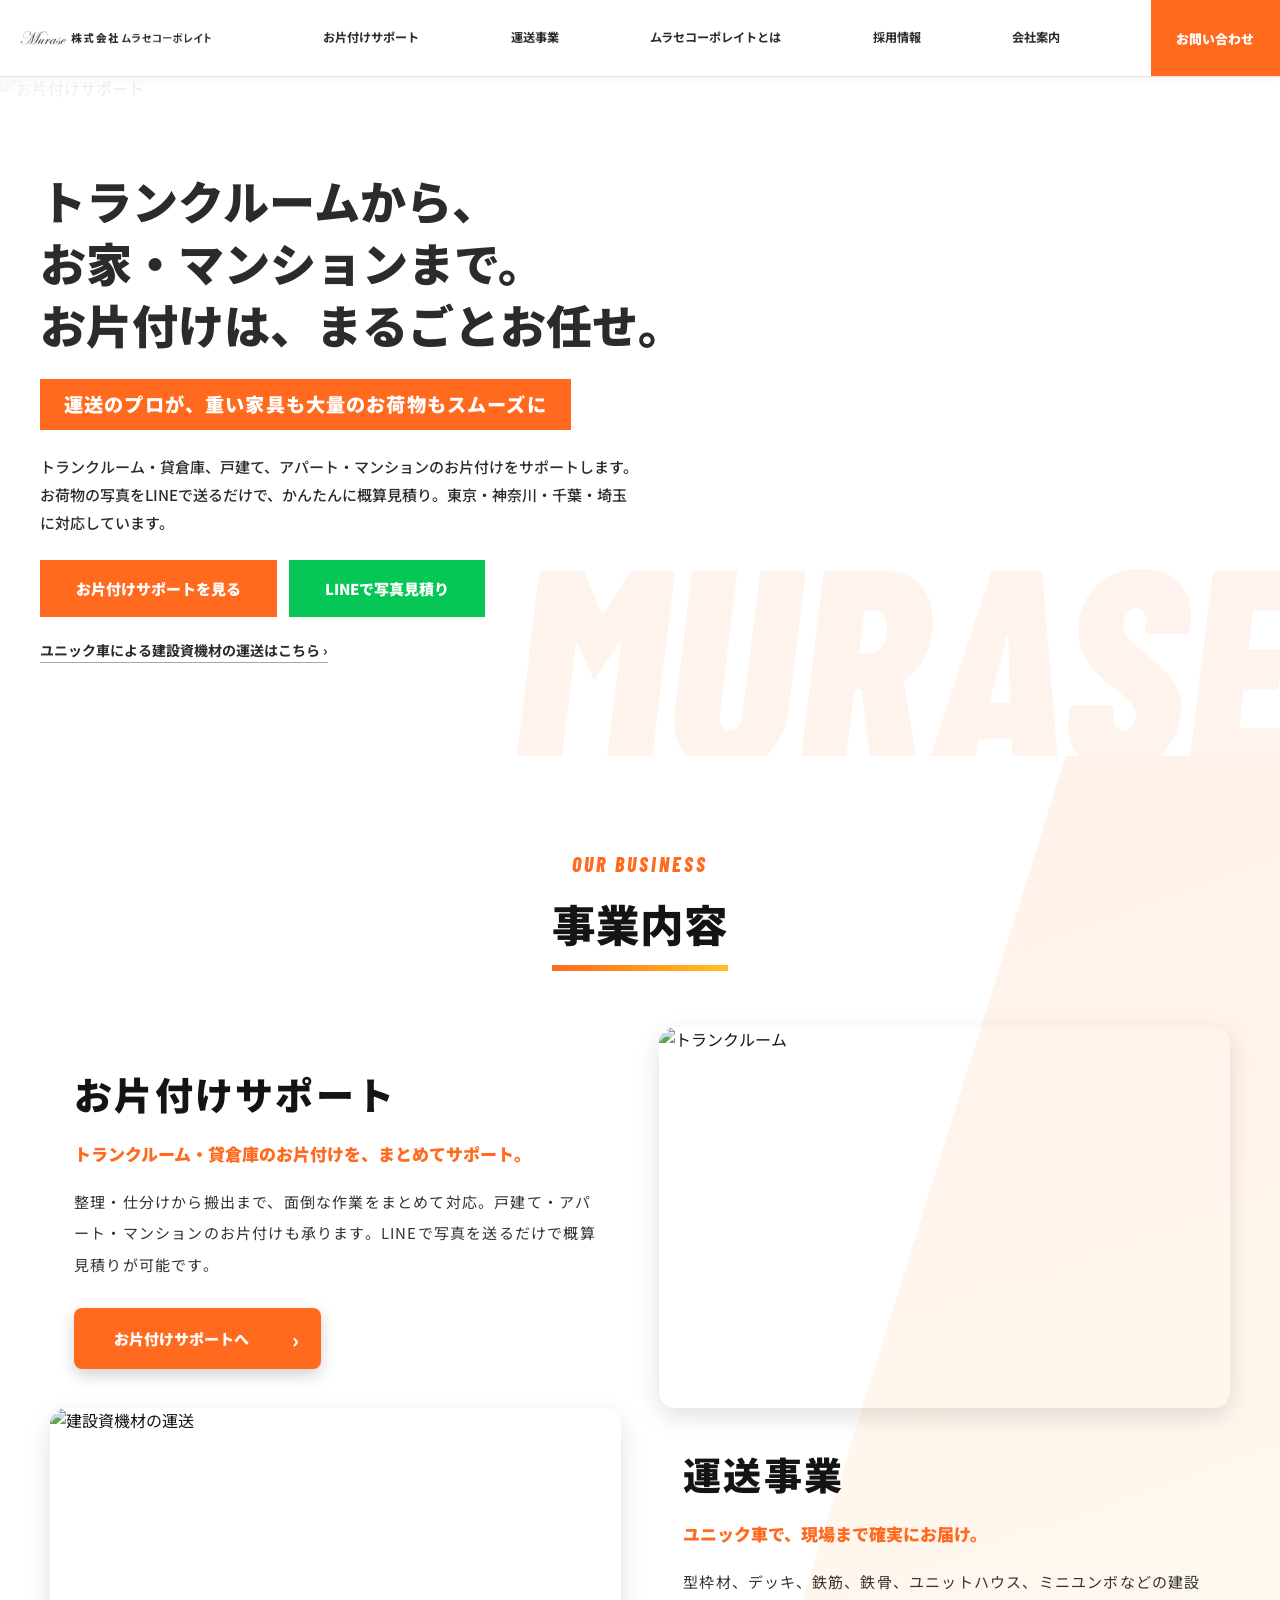
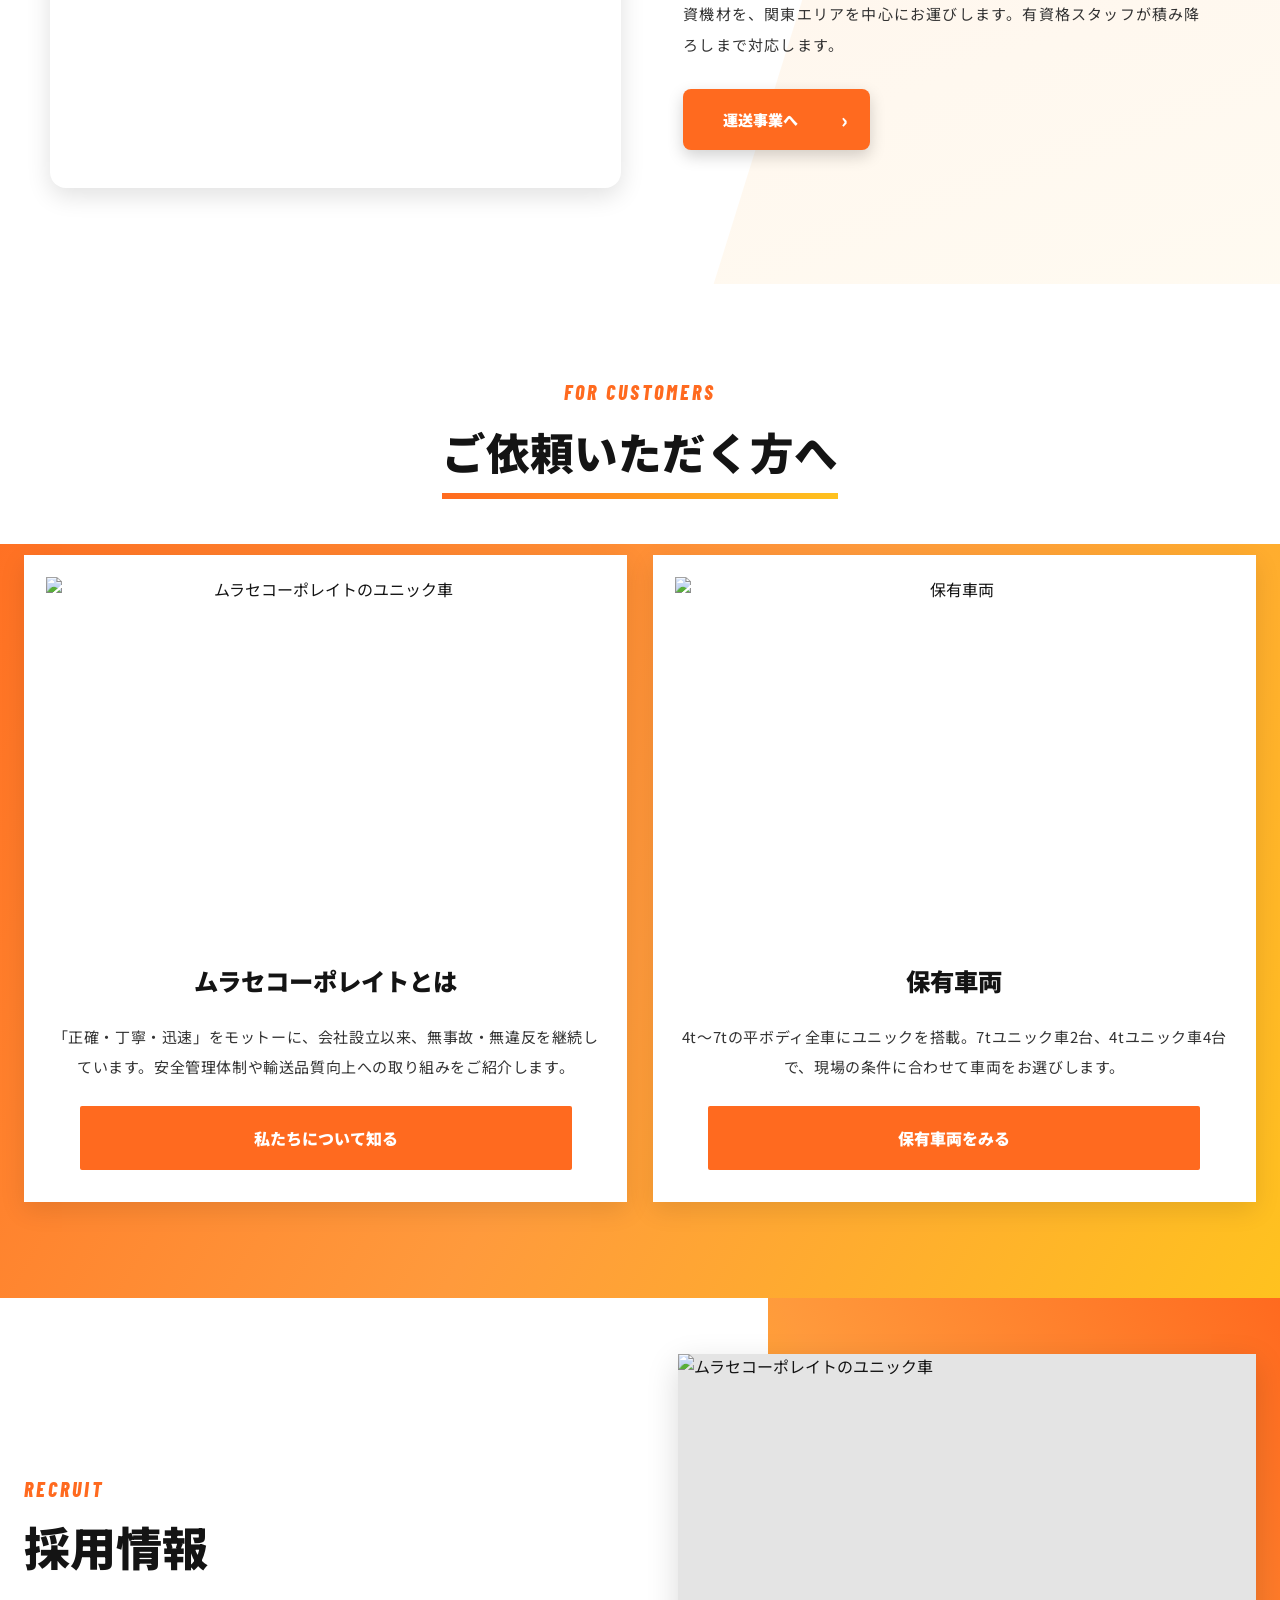
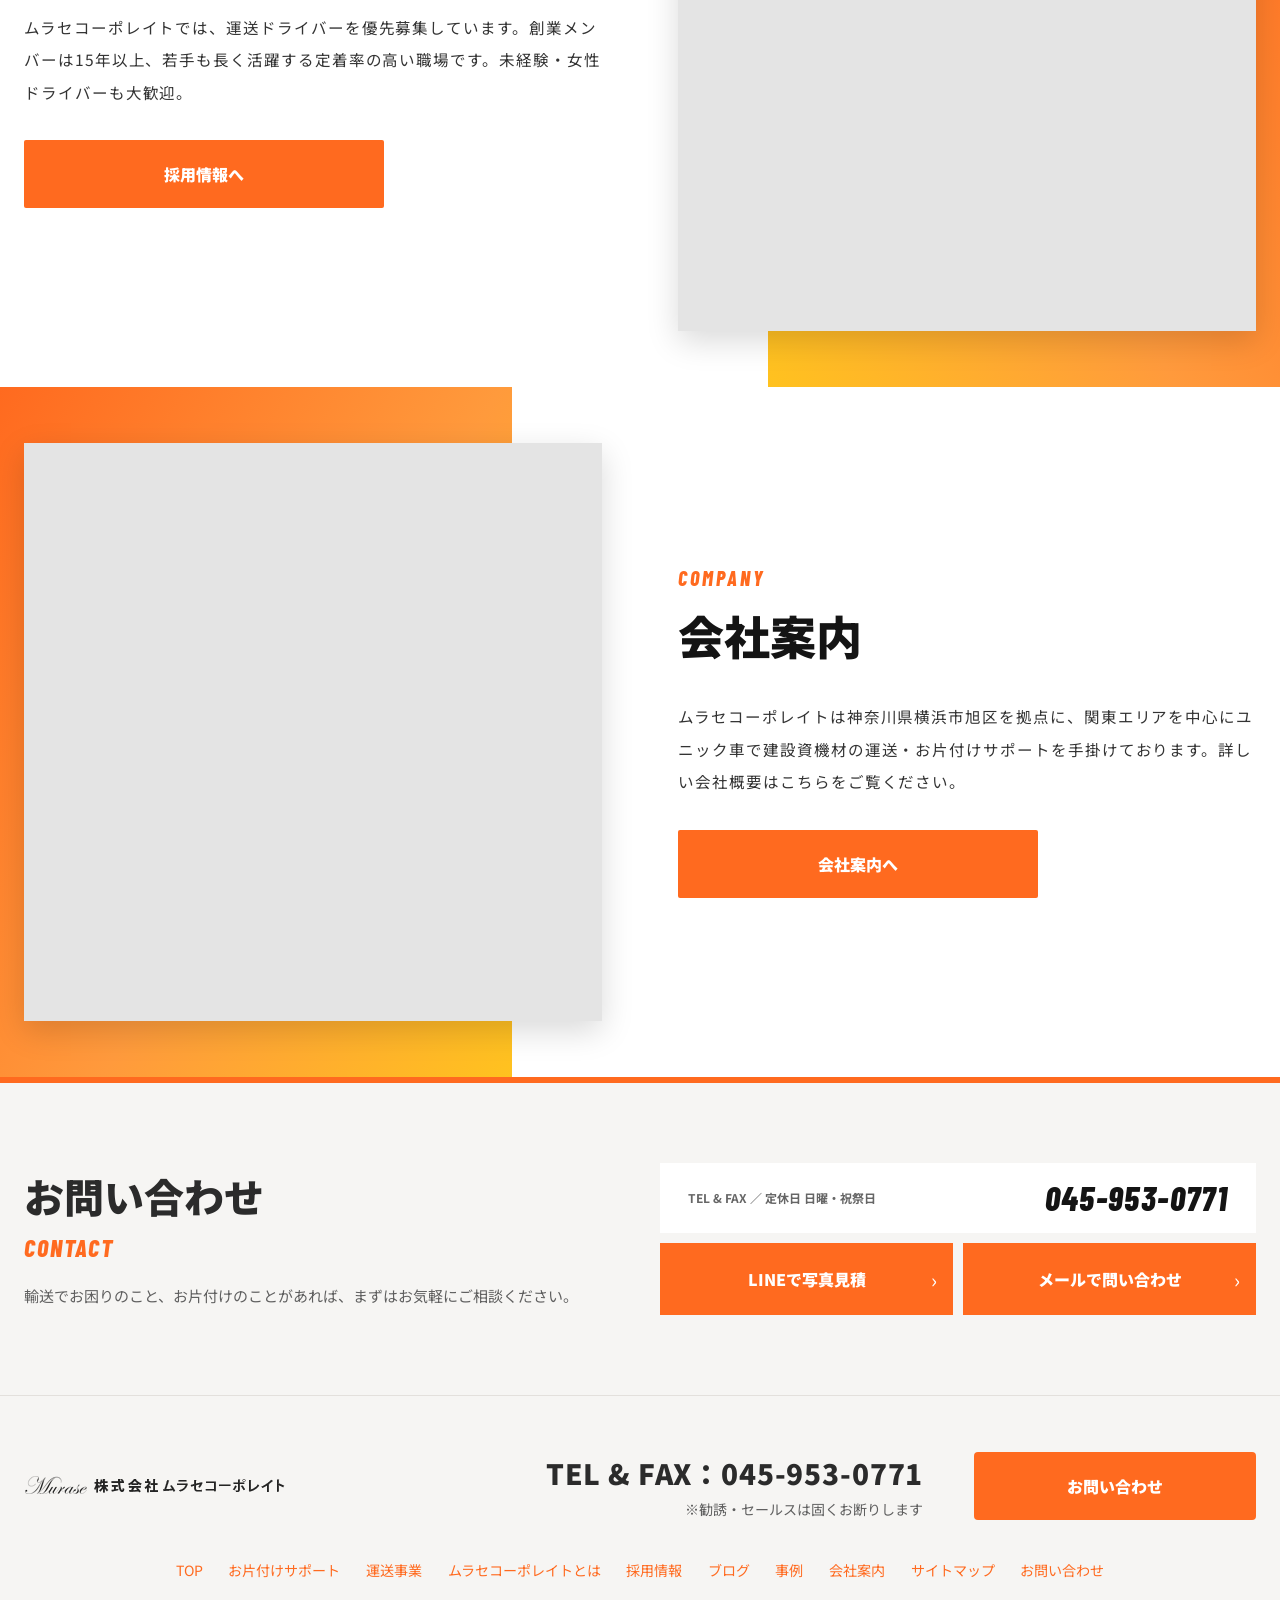
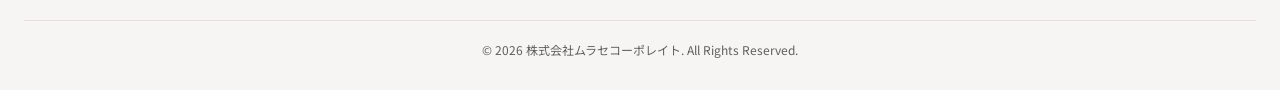
==== commit 851f2638: "黒背景を極力なくし、明るい配色に変更 - ヘッダーを白、フッターを薄いグレーに（ロゴは濃い色で表示） - 各ページの見出し帯・トップのMVを、写真の上に白いベールをかけた明るい見た目に - お問い合わ" ====
--- a/index.html
+++ b/index.html
@@ -24,6 +24,7 @@
 * { box-sizing: border-box; }
 </style>
 <link rel="stylesheet" href="assets/mobile.css">
+<link rel="stylesheet" href="assets/light.css">
 <script src="assets/mobile.js" defer></script>
 </head>
 <body>
@@ -79,7 +80,7 @@
         <h3 style="margin: 0px; font-size: clamp(28px, 3vw, 38px); font-weight: 900; letter-spacing: 0.06em; color: rgb(20, 20, 20);">お片付けサポート</h3>
         <span style="font-size: clamp(15px, 1.4vw, 17px); font-weight: 900; color: rgb(255, 106, 31);">トランクルーム・貸倉庫のお片付けを、まとめてサポート。</span>
         <p style="margin: 0px; font-size: 15px; line-height: 2.1; letter-spacing: 0.08em; color: rgb(51, 51, 51); text-wrap: pretty;">整理・仕分けから搬出まで、面倒な作業をまとめて対応。戸建て・アパート・マンションのお片付けも承ります。LINEで写真を送るだけで概算見積りが可能です。</p>
-        <a href="support.html" class="scp2" style="position: relative; align-self: flex-start; background: rgb(43, 43, 43); color: rgb(255, 255, 255); font-weight: 900; font-size: 15px; padding: 20px 72px 20px 40px; border-radius: 8px; box-shadow: rgba(0, 0, 0, 0.18) 0px 6px 16px; margin-top: 8px;">お片付けサポートへ<span style="position: absolute; right: 22px; top: 50%; transform: translateY(-50%); font-size: 20px;">›</span></a>
+        <a href="support.html" class="lt-btn scp2" style="position: relative; align-self: flex-start; background: rgb(43, 43, 43); color: rgb(255, 255, 255); font-weight: 900; font-size: 15px; padding: 20px 72px 20px 40px; border-radius: 8px; box-shadow: rgba(0, 0, 0, 0.18) 0px 6px 16px; margin-top: 8px;">お片付けサポートへ<span style="position: absolute; right: 22px; top: 50%; transform: translateY(-50%); font-size: 20px;">›</span></a>
       </div>
     </div>
     <div style="display: grid; grid-template-columns: minmax(0px, 1fr) minmax(0px, 1fr); align-items: center; gap: clamp(16px, 3vw, 40px);">
@@ -88,7 +89,7 @@
         <h3 style="margin: 0px; font-size: clamp(28px, 3vw, 38px); font-weight: 900; letter-spacing: 0.06em; color: rgb(20, 20, 20);">運送事業</h3>
         <span style="font-size: clamp(15px, 1.4vw, 17px); font-weight: 900; color: rgb(255, 106, 31);">ユニック車で、現場まで確実にお届け。</span>
         <p style="margin: 0px; font-size: 15px; line-height: 2.1; letter-spacing: 0.08em; color: rgb(51, 51, 51); text-wrap: pretty;">型枠材、デッキ、鉄筋、鉄骨、ユニットハウス、ミニユンボなどの建設資機材を、関東エリアを中心にお運びします。有資格スタッフが積み降ろしまで対応します。</p>
-        <a href="business.html" class="scp2" style="position: relative; align-self: flex-start; background: rgb(43, 43, 43); color: rgb(255, 255, 255); font-weight: 900; font-size: 15px; padding: 20px 72px 20px 40px; border-radius: 8px; box-shadow: rgba(0, 0, 0, 0.18) 0px 6px 16px; margin-top: 8px;">運送事業へ<span style="position: absolute; right: 22px; top: 50%; transform: translateY(-50%); font-size: 20px;">›</span></a>
+        <a href="business.html" class="lt-btn scp2" style="position: relative; align-self: flex-start; background: rgb(43, 43, 43); color: rgb(255, 255, 255); font-weight: 900; font-size: 15px; padding: 20px 72px 20px 40px; border-radius: 8px; box-shadow: rgba(0, 0, 0, 0.18) 0px 6px 16px; margin-top: 8px;">運送事業へ<span style="position: absolute; right: 22px; top: 50%; transform: translateY(-50%); font-size: 20px;">›</span></a>
       </div>
     </div>
     </div>
@@ -136,7 +137,7 @@
       <p style="margin: 0px; font-size: 15.5px; line-height: 2.1; letter-spacing: 0.06em; color: rgb(51, 51, 51); text-wrap: pretty;">ムラセコーポレイトは神奈川県横浜市旭区を拠点に、関東エリアを中心にユニック車で建設資機材の運送・お片付けサポートを手掛けております。詳しい会社概要はこちらをご覧ください。</p>
       <a href="company.html" class="scp3" style="background: rgb(255, 106, 31); color: rgb(255, 255, 255); font-weight: 900; font-size: 16px; padding: 22px 0px; width: min(100%, 360px); text-align: center; border-radius: 2px;">会社案内へ</a>
     </div>
-  </div></section><section data-screen-label="10 Contact" style="background-color: rgb(29, 29, 29); background-image: repeating-linear-gradient(45deg, rgba(255, 255, 255, 0.04) 0px, rgba(255, 255, 255, 0.04) 3px, transparent 3px, transparent 16px), repeating-linear-gradient(-45deg, rgba(255, 255, 255, 0.04) 0px, rgba(255, 255, 255, 0.04) 3px, transparent 3px, transparent 16px); color: rgb(255, 255, 255); padding: 80px 24px; border-top: 6px solid rgb(255, 106, 31);">
+  </div></section><section class="lt-sec" data-screen-label="10 Contact" style="background-color: rgb(29, 29, 29); background-image: repeating-linear-gradient(45deg, rgba(255, 255, 255, 0.04) 0px, rgba(255, 255, 255, 0.04) 3px, transparent 3px, transparent 16px), repeating-linear-gradient(-45deg, rgba(255, 255, 255, 0.04) 0px, rgba(255, 255, 255, 0.04) 3px, transparent 3px, transparent 16px); color: rgb(255, 255, 255); padding: 80px 24px; border-top: 6px solid rgb(255, 106, 31);">
   <div style="max-width: 1290px; margin: 0px auto; display: grid; grid-template-columns: repeat(auto-fit, minmax(320px, 1fr)); gap: 40px; align-items: center;">
     <div style="display: flex; flex-direction: column; gap: 8px;">
       <h2 style="margin: 0px; font-size: clamp(26px, 3.2vw, 40px); font-weight: 900;">お問い合わせ</h2>
--- a/assets/mobile.css
+++ b/assets/mobile.css
@@ -123,6 +123,13 @@
   /* トップのMV見出し：1行に収まる大きさに */
   [data-screen-label="01 Hero"] h1 { font-size: clamp(21px, 6.3vw, 32px) !important; }
 
+  /* 採用情報「数字で見る」：スマホ・タブレットは2列 */
+  .numbers-grid { grid-template-columns: repeat(2, minmax(0, 1fr)) !important; }
+  .numbers-grid > div { padding: 24px 12px !important; }
+  .numbers-grid > div > span:first-child { font-size: clamp(26px, 7.6vw, 40px) !important; }
+  .numbers-grid > div > span:nth-child(2) { font-size: 13.5px !important; word-break: keep-all; overflow-wrap: anywhere; }
+  .numbers-grid > div > span:nth-child(3) { font-size: 12px !important; }
+
   /* ---------- 余白 ---------- */
   section { padding-left: 0 !important; padding-right: 0 !important; }
   section > div { padding-left: 20px !important; padding-right: 20px !important; }
--- a/assets/light.css
+++ b/assets/light.css
@@ -0,0 +1,117 @@
+/* =========================================================
+   黒背景を極力なくす（明るい配色に置き換え）
+   ========================================================= */
+:root {
+  --lt-ink: #2b2b2b;
+  --lt-sub: #5f5f5f;
+  --lt-bg: #f6f5f3;
+  --lt-line: #e3e0dc;
+}
+
+/* ---------- ヘッダー：白 ---------- */
+.site-header {
+  background: #fff !important;
+  color: var(--lt-ink) !important;
+  box-shadow: 0 1px 0 var(--lt-line), 0 4px 12px rgba(0, 0, 0, 0.04);
+}
+.site-header > a:first-child img,
+footer img[src*="logo-white"] {
+  filter: brightness(0);
+  opacity: 0.85;
+}
+.site-nav a[style*="color: rgb(255, 255, 255)"] {
+  color: var(--lt-ink) !important;
+}
+.nav-burger span,
+.nav-burger span::before,
+.nav-burger span::after {
+  background: var(--lt-ink) !important;
+}
+.nav-burger[aria-expanded="true"] span { background: transparent !important; }
+@media (max-width: 900px) {
+  .site-nav {
+    background: #fff !important;
+    border-top: 1px solid var(--lt-line) !important;
+  }
+  .site-nav a { border-bottom: 1px solid var(--lt-line) !important; }
+}
+
+/* ---------- フッター：薄いグレー ---------- */
+footer {
+  background: var(--lt-bg) !important;
+  color: var(--lt-sub) !important;
+  border-top: 1px solid var(--lt-line);
+}
+footer [style*="color: rgb(255, 255, 255)"]:not([style*="background: rgb(255, 106, 31)"]) {
+  color: var(--lt-ink) !important;
+}
+footer [style*="color: rgb(204, 204, 204)"] { color: var(--lt-sub) !important; }
+footer [style*="border-top: 1px solid rgb(42, 42, 42)"] { border-top-color: var(--lt-line) !important; }
+
+/* ---------- 各ページの見出し帯：写真の上に白いベール ---------- */
+[data-screen-label="Page header"] {
+  background: var(--lt-bg) !important;
+  color: var(--lt-ink) !important;
+}
+[data-screen-label="Page header"] > div[style*="position: absolute"] {
+  display: none !important;
+}
+[data-screen-label="Page header"] > img {
+  opacity: 0.18 !important;
+}
+
+/* ---------- トップのMV：明るいベール＋濃い文字 ---------- */
+[data-screen-label="01 Hero"] {
+  background: #fff !important;
+}
+[data-screen-label="01 Hero"] > div[style*="linear-gradient(90deg"] {
+  background: linear-gradient(90deg, rgba(255, 255, 255, 0.94) 0%, rgba(255, 255, 255, 0.82) 48%, rgba(255, 255, 255, 0.2) 100%) !important;
+}
+[data-screen-label="01 Hero"] > div[style*="radial-gradient"] { display: none !important; }
+[data-screen-label="01 Hero"] > div[style*="Barlow Condensed"] { color: rgba(255, 106, 31, 0.08) !important; }
+[data-screen-label="01 Hero"] h1 {
+  color: var(--lt-ink) !important;
+  text-shadow: none !important;
+}
+[data-screen-label="01 Hero"] p,
+[data-screen-label="01 Hero"] a[href="business.html"] {
+  color: var(--lt-ink) !important;
+}
+[data-screen-label="01 Hero"] a[href="business.html"] { border-bottom-color: rgba(0, 0, 0, 0.35) !important; }
+
+/* ---------- 黒いセクション・カード・ボタン ---------- */
+.lt-sec {
+  background: var(--lt-bg) !important;
+  color: var(--lt-ink) !important;
+}
+.lt-card {
+  background: #fff !important;
+  color: var(--lt-ink) !important;
+  border: 1px solid var(--lt-line) !important;
+}
+.lt-btn {
+  background: rgb(255, 106, 31) !important;
+  color: #fff !important;
+}
+/* 中の白文字・薄いグレー文字を読みやすく */
+:is(.lt-sec, .lt-card) :is([style^="color: rgb(255, 255, 255)"], [style*="; color: rgb(255, 255, 255)"]):not([style*="background: rgb(255, 106, 31)"]):not([style*="background: rgb(6, 199, 85)"]):not([style*="background: linear-gradient"]):not(.lt-btn) {
+  color: var(--lt-ink) !important;
+}
+:is(.lt-sec, .lt-card) :is([style*="color: rgb(204, 204, 204)"], [style*="color: rgb(221, 221, 221)"], [style*="color: rgb(238, 238, 238)"], [style*="color: rgb(170, 170, 170)"], [style*="color: rgb(187, 187, 187)"]) {
+  color: var(--lt-sub) !important;
+}
+
+/* 募集要項：選択していないタブ */
+[data-tab-btn][style*="rgb(31, 31, 31)"] {
+  background: #fff !important;
+  color: var(--lt-ink) !important;
+  box-shadow: inset 0 0 0 1px var(--lt-line);
+}
+
+/* お片付けサポート：対応可能物件の丸 */
+[data-screen-label="04 Support property"] div[style*="border-radius: 50%"] {
+  background: #fff !important;
+  box-shadow: inset 0 0 0 2px rgb(255, 106, 31);
+}
+[data-screen-label="04 Support property"] div[style*="border-radius: 50%"] > div[style*="position: absolute"] { display: none !important; }
+[data-screen-label="04 Support property"] div[style*="border-radius: 50%"] > span { color: var(--lt-ink) !important; }
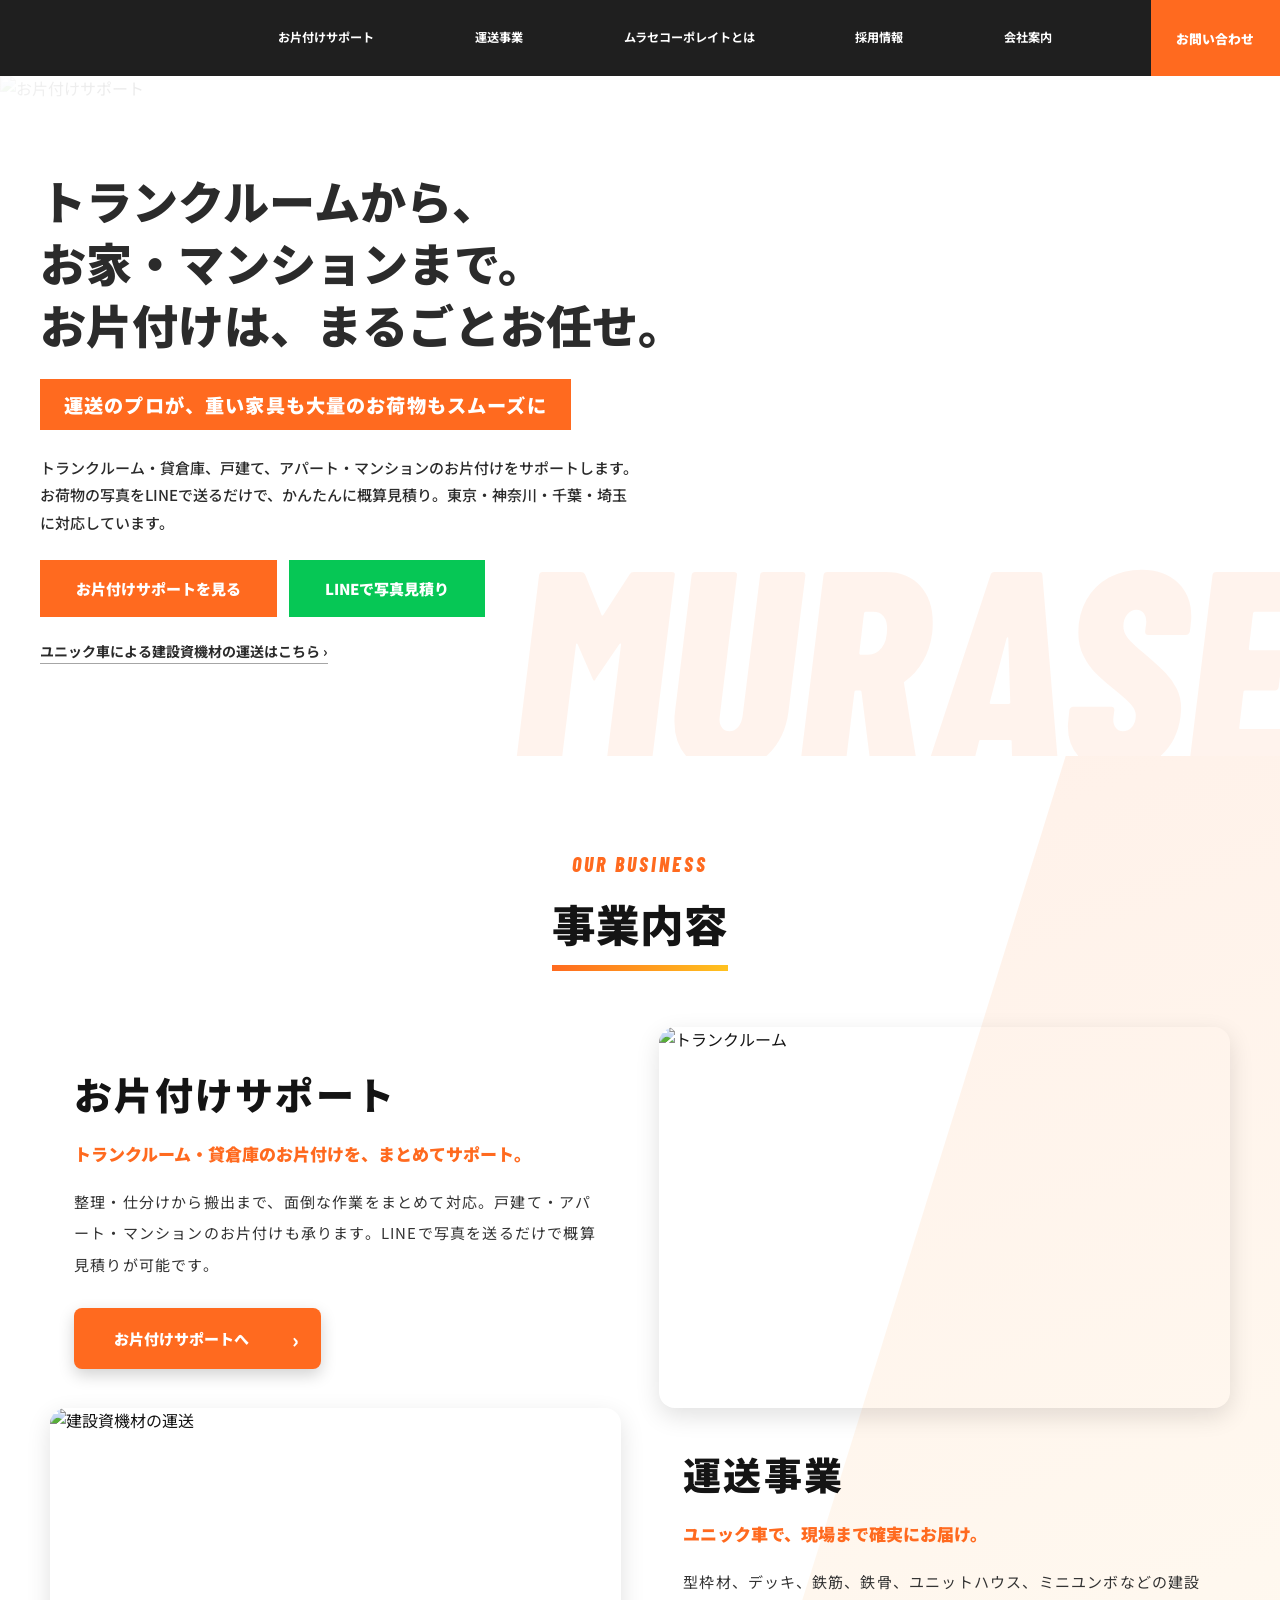
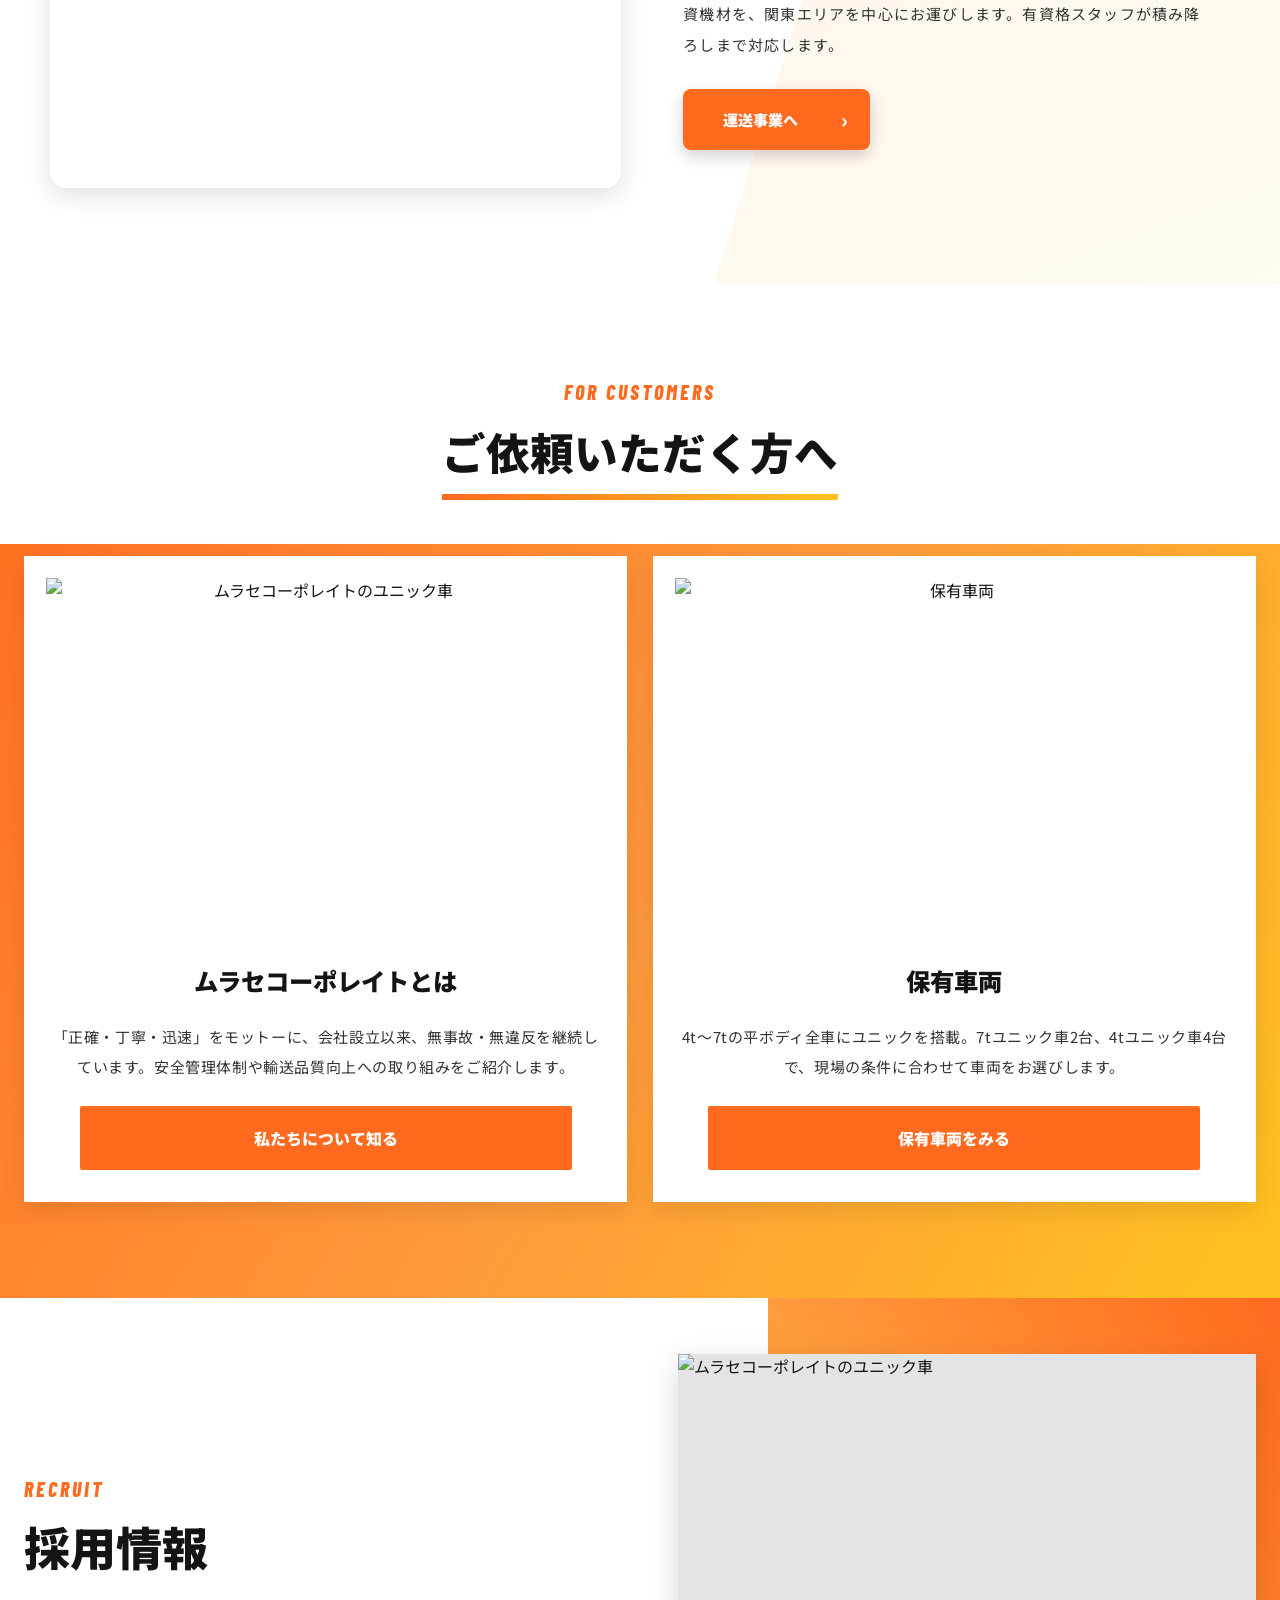
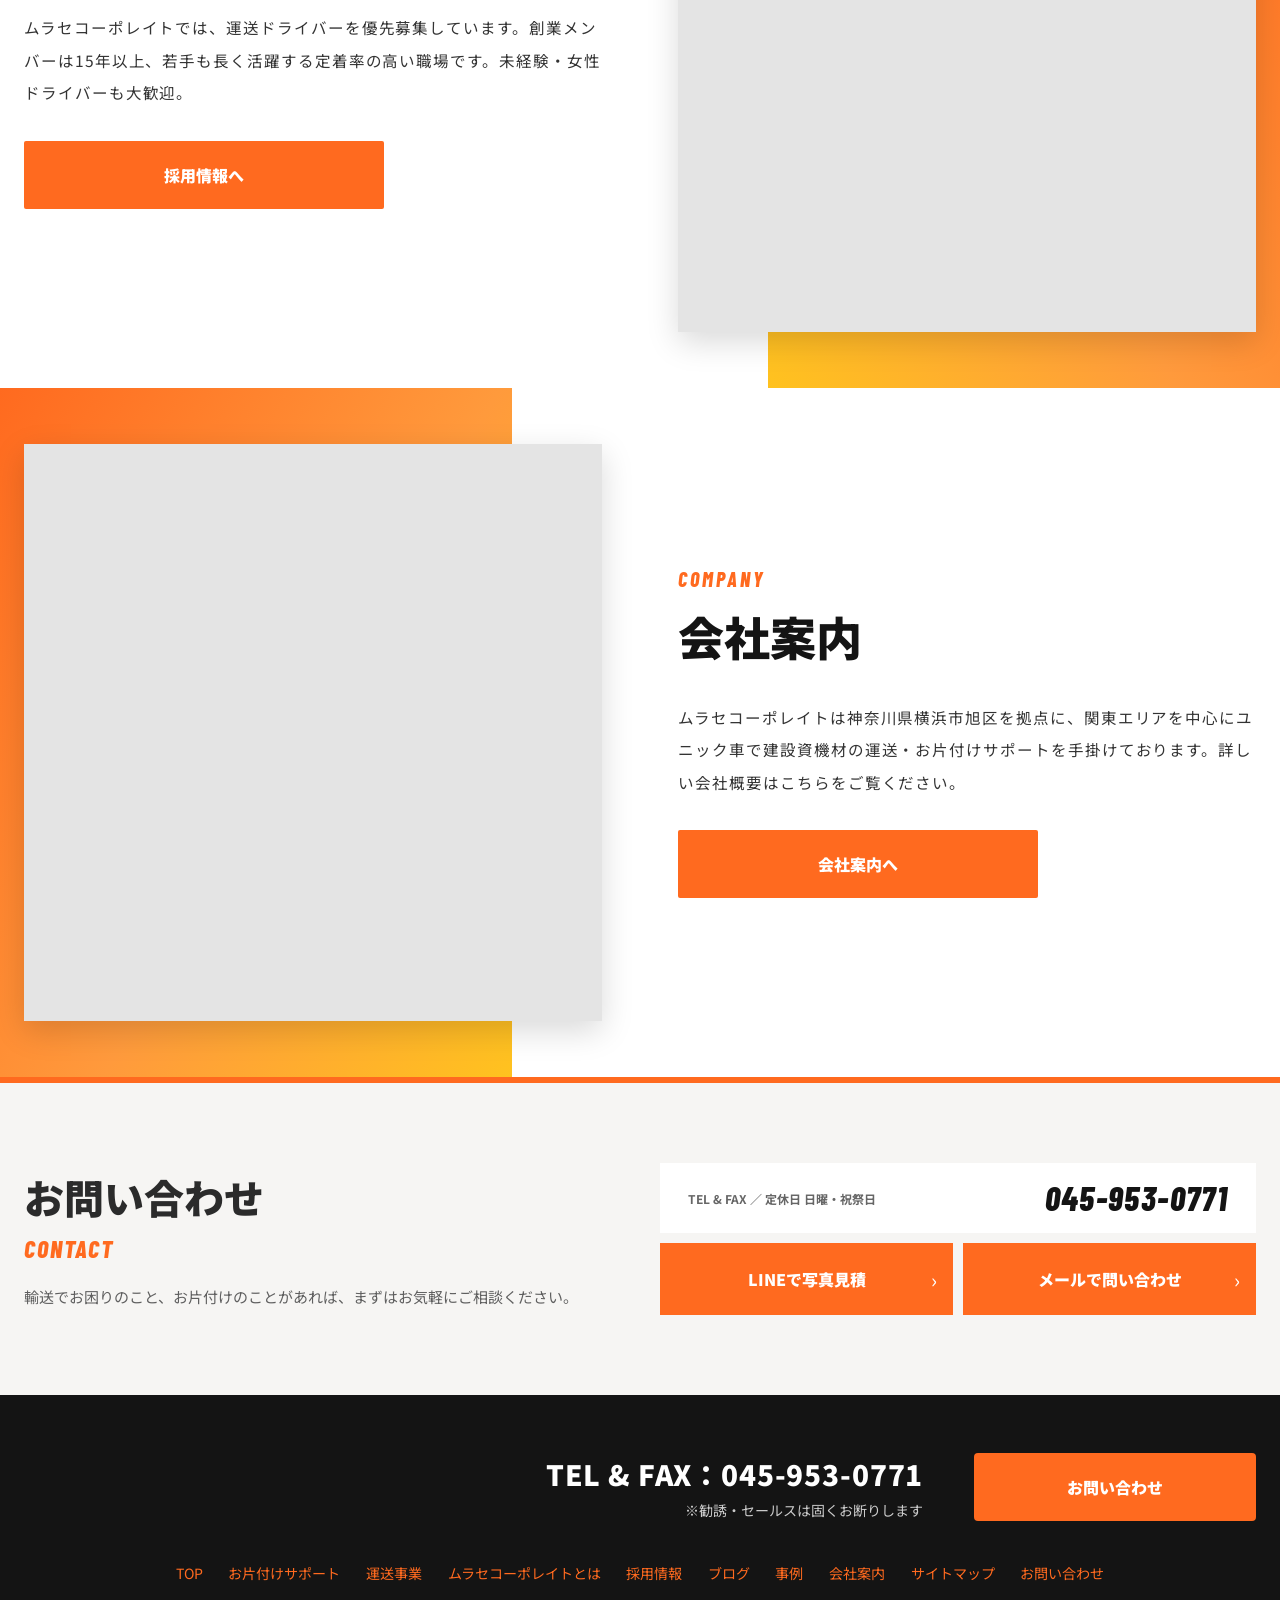
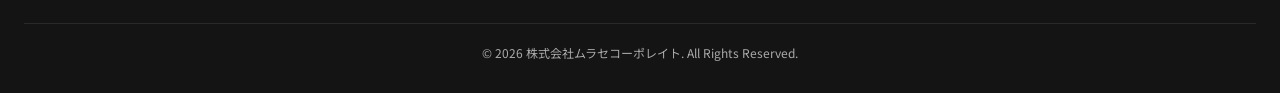
==== commit cd4b1dc7: "ヘッダー・フッターのロゴを金色のロゴに差し替え - 指定のロゴ画像（黒地・金文字）から文字部分を切り出して表示 - 画像の黒地はヘッダー・フッターの黒になじむよう重ねて表示  Co-Authored-" ====
--- a/index.html
+++ b/index.html
@@ -30,7 +30,7 @@
 <body>
 <div style="min-height: 100vh; background: rgb(255, 255, 255);"><header class="site-header" style="position: sticky; top: 0px; z-index: 50; background: rgb(31, 31, 31); color: rgb(255, 255, 255); display: flex; align-items: stretch; min-height: 76px; flex-wrap: nowrap;">
   <a href="index.html" style="display: flex; align-items: center; padding: 10px clamp(12px, 1.6vw, 24px); flex: 0 0 auto;">
-    <img src="assets/logo-white.png" alt="株式会社ムラセコーポレイト" style="height: auto; width: clamp(150px, 15vw, 262px); max-height: 29px; object-fit: contain; display: block; flex: 0 0 auto;">
+    <span class="brand-logo brand-logo--header" role="img" aria-label="株式会社ムラセコーポレイト"></span>
   </a>
   
   <nav id="site-nav" class="site-nav" style="display: flex; flex-wrap: nowrap; align-items: center; justify-content: space-evenly; gap: clamp(10px, 1.3vw, 26px); flex: 1 1 auto; min-width: 0px; overflow-x: auto; scrollbar-width: none; padding: 10px clamp(8px, 1.2vw, 24px); font-size: clamp(11px, 0.95vw, 14px); font-weight: 700; white-space: nowrap;">
@@ -154,7 +154,7 @@
   </div></section><footer style="background: rgb(20, 20, 20); color: rgb(170, 170, 170); padding: 56px 24px 32px;">
   <div style="max-width: 1290px; margin: 0px auto; display: flex; flex-direction: column; gap: 40px;">
     <div style="display: flex; flex-wrap: wrap; align-items: center; justify-content: space-between; gap: 28px 48px;">
-      <img src="assets/logo-white.png" alt="株式会社ムラセコーポレイト" style="height: 29px; width: auto; display: block;">
+      <span class="brand-logo brand-logo--footer" role="img" aria-label="株式会社ムラセコーポレイト"></span>
       <div style="display: flex; flex-wrap: nowrap; align-items: center; justify-content: flex-end; gap: clamp(24px, 4vw, 72px); margin-left: auto;">
         <div style="display: flex; flex-direction: column; align-items: flex-end; text-align: right; gap: 6px;">
           <span style="font-size: clamp(22px, 2.4vw, 28px); font-weight: 900; color: rgb(255, 255, 255); letter-spacing: 0.03em;">TEL &amp; FAX：045-953-0771</span>
--- a/assets/mobile.css
+++ b/assets/mobile.css
@@ -1,6 +1,20 @@
 /* スマホ表示用の調整（既存のインラインスタイルを上書きします） */
 html { -webkit-text-size-adjust: 100%; }
 img { max-width: 100%; }
+
+/* ---------- ロゴ（金色・黒地の画像から文字部分を切り出して表示） ---------- */
+/* 元画像 857×415 のうち、x128〜688 / y76〜304（560×228）を表示 */
+.brand-logo {
+  display: block;
+  flex: 0 0 auto;
+  aspect-ratio: 560 / 228;
+  background: url("https://d1i7na1hjknxjq.cloudfront.net/uploads/storage/image/file/115624/optimized_Ks-Byx4n6k48uVnqM26_pg.png") no-repeat;
+  background-size: 153.04% auto;
+  background-position: 43.1% 40.64%;
+  mix-blend-mode: screen; /* 画像の黒地をヘッダー・フッターの黒になじませる */
+}
+.brand-logo--header { height: clamp(50px, 4.4vw, 62px); }
+.brand-logo--footer { height: 72px; }
 
 /* PCでは非表示の要素 */
 .nav-burger { display: none; }
@@ -10,7 +24,7 @@
   /* ---------- ヘッダー / ナビ ---------- */
   .site-header { min-height: 64px !important; }
   .site-header > a:first-child { padding: 10px 12px !important; }
-  .site-header > a:first-child img { width: 150px !important; max-height: 26px !important; }
+  .site-header .brand-logo--header { height: 48px; }
 
   .site-header .header-cta {
     font-size: 13px !important;
@@ -195,7 +209,7 @@
 }
 
 @media (max-width: 380px) {
-  .site-header > a:first-child img { width: 128px !important; }
+  .site-header .brand-logo--header { height: 42px; }
   .site-header .header-cta { padding: 0 10px !important; font-size: 12px !important; }
   .nav-burger { width: 48px; }
 }
--- a/assets/light.css
+++ b/assets/light.css
@@ -8,45 +8,7 @@
   --lt-line: #e3e0dc;
 }
 
-/* ---------- ヘッダー：白 ---------- */
-.site-header {
-  background: #fff !important;
-  color: var(--lt-ink) !important;
-  box-shadow: 0 1px 0 var(--lt-line), 0 4px 12px rgba(0, 0, 0, 0.04);
-}
-.site-header > a:first-child img,
-footer img[src*="logo-white"] {
-  filter: brightness(0);
-  opacity: 0.85;
-}
-.site-nav a[style*="color: rgb(255, 255, 255)"] {
-  color: var(--lt-ink) !important;
-}
-.nav-burger span,
-.nav-burger span::before,
-.nav-burger span::after {
-  background: var(--lt-ink) !important;
-}
-.nav-burger[aria-expanded="true"] span { background: transparent !important; }
-@media (max-width: 900px) {
-  .site-nav {
-    background: #fff !important;
-    border-top: 1px solid var(--lt-line) !important;
-  }
-  .site-nav a { border-bottom: 1px solid var(--lt-line) !important; }
-}
-
-/* ---------- フッター：薄いグレー ---------- */
-footer {
-  background: var(--lt-bg) !important;
-  color: var(--lt-sub) !important;
-  border-top: 1px solid var(--lt-line);
-}
-footer [style*="color: rgb(255, 255, 255)"]:not([style*="background: rgb(255, 106, 31)"]) {
-  color: var(--lt-ink) !important;
-}
-footer [style*="color: rgb(204, 204, 204)"] { color: var(--lt-sub) !important; }
-footer [style*="border-top: 1px solid rgb(42, 42, 42)"] { border-top-color: var(--lt-line) !important; }
+/* ヘッダー・フッターは黒背景のまま（mobile.css・各ページの指定を使用） */
 
 /* ---------- 各ページの見出し帯：写真の上に白いベール ---------- */
 [data-screen-label="Page header"] {
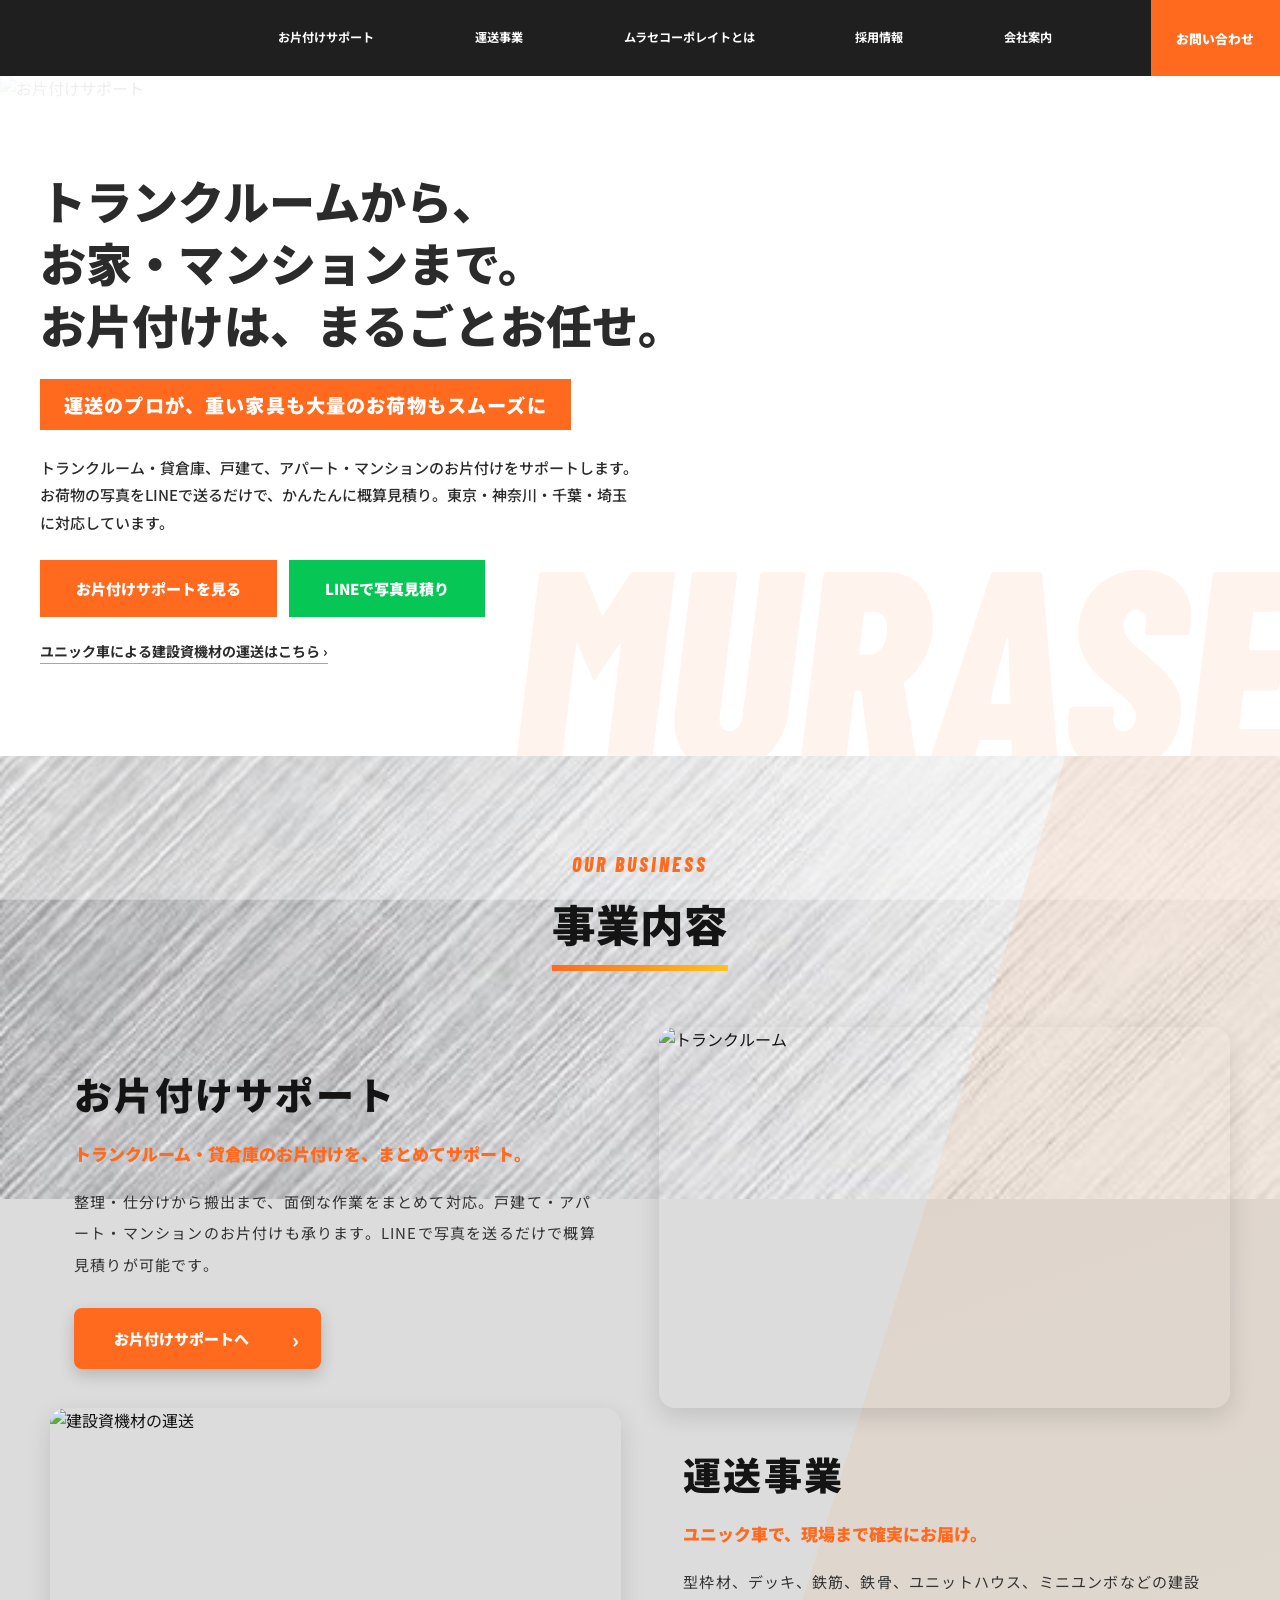
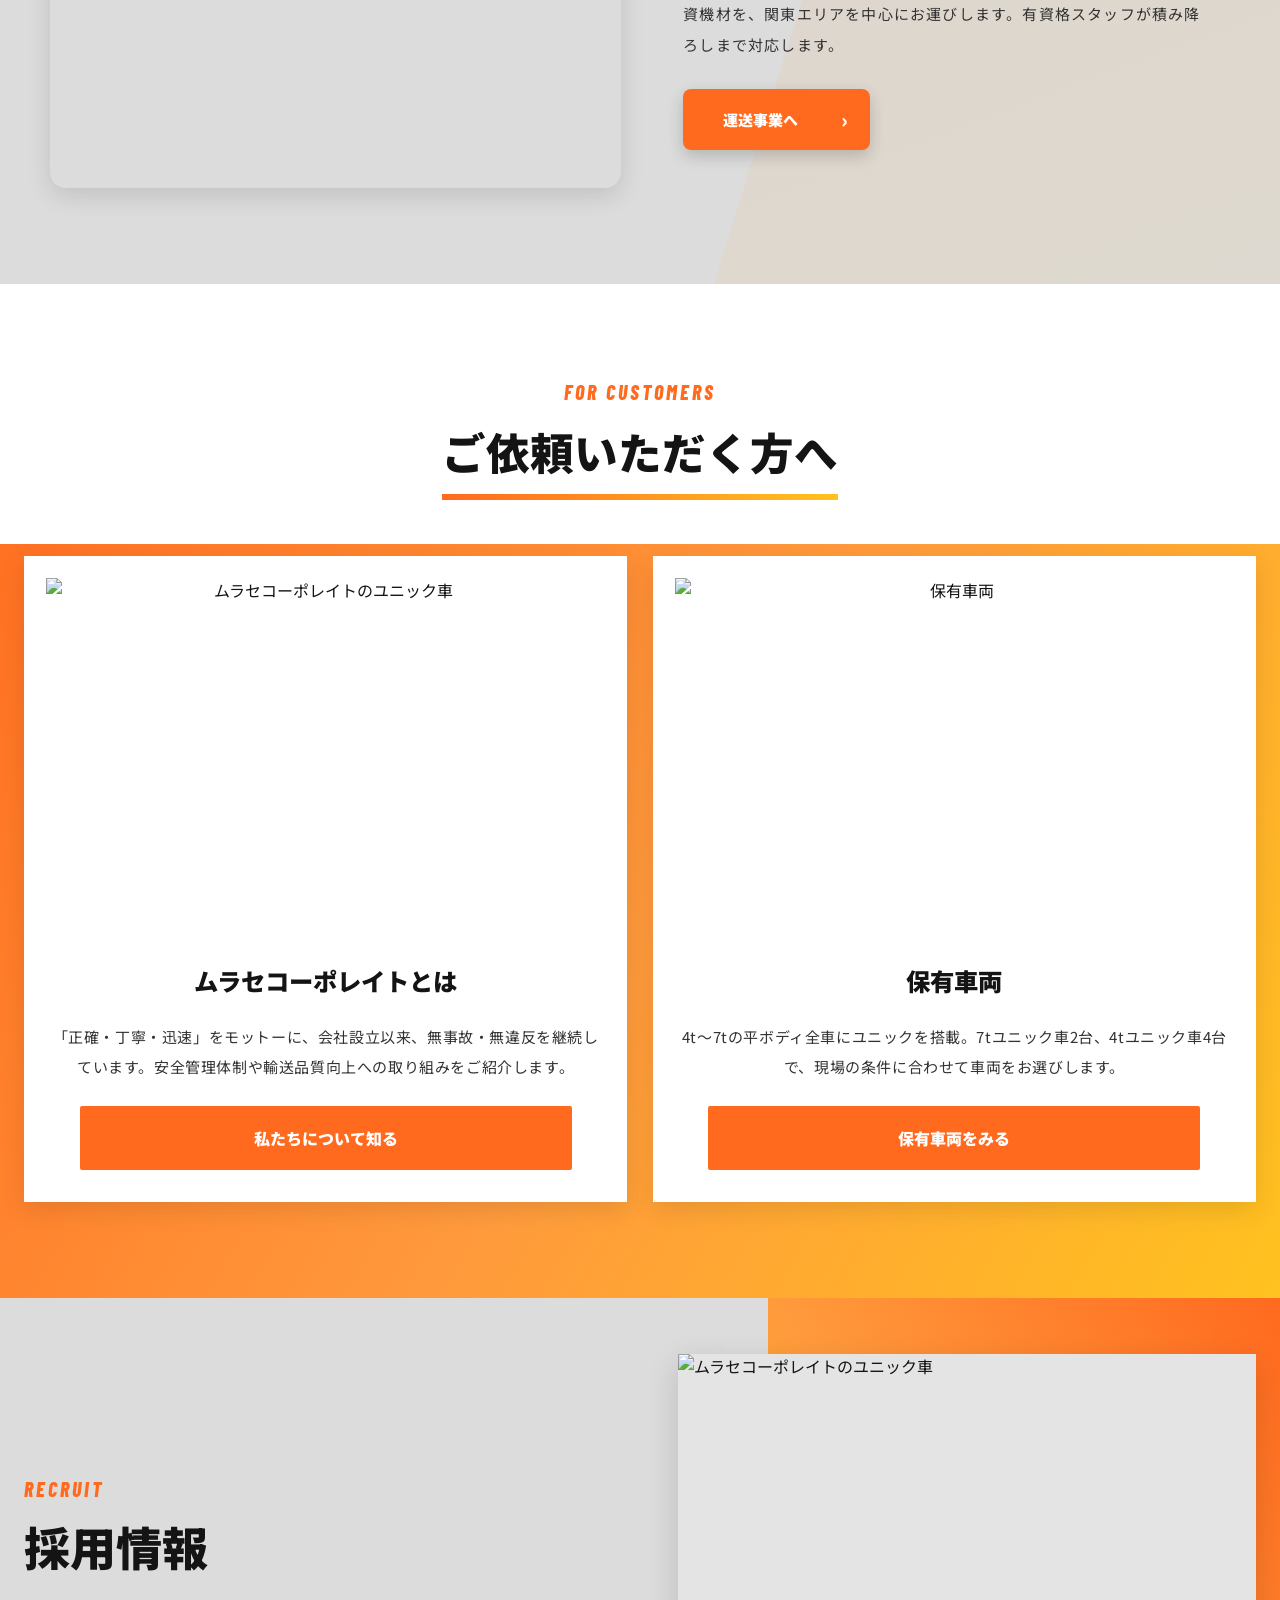
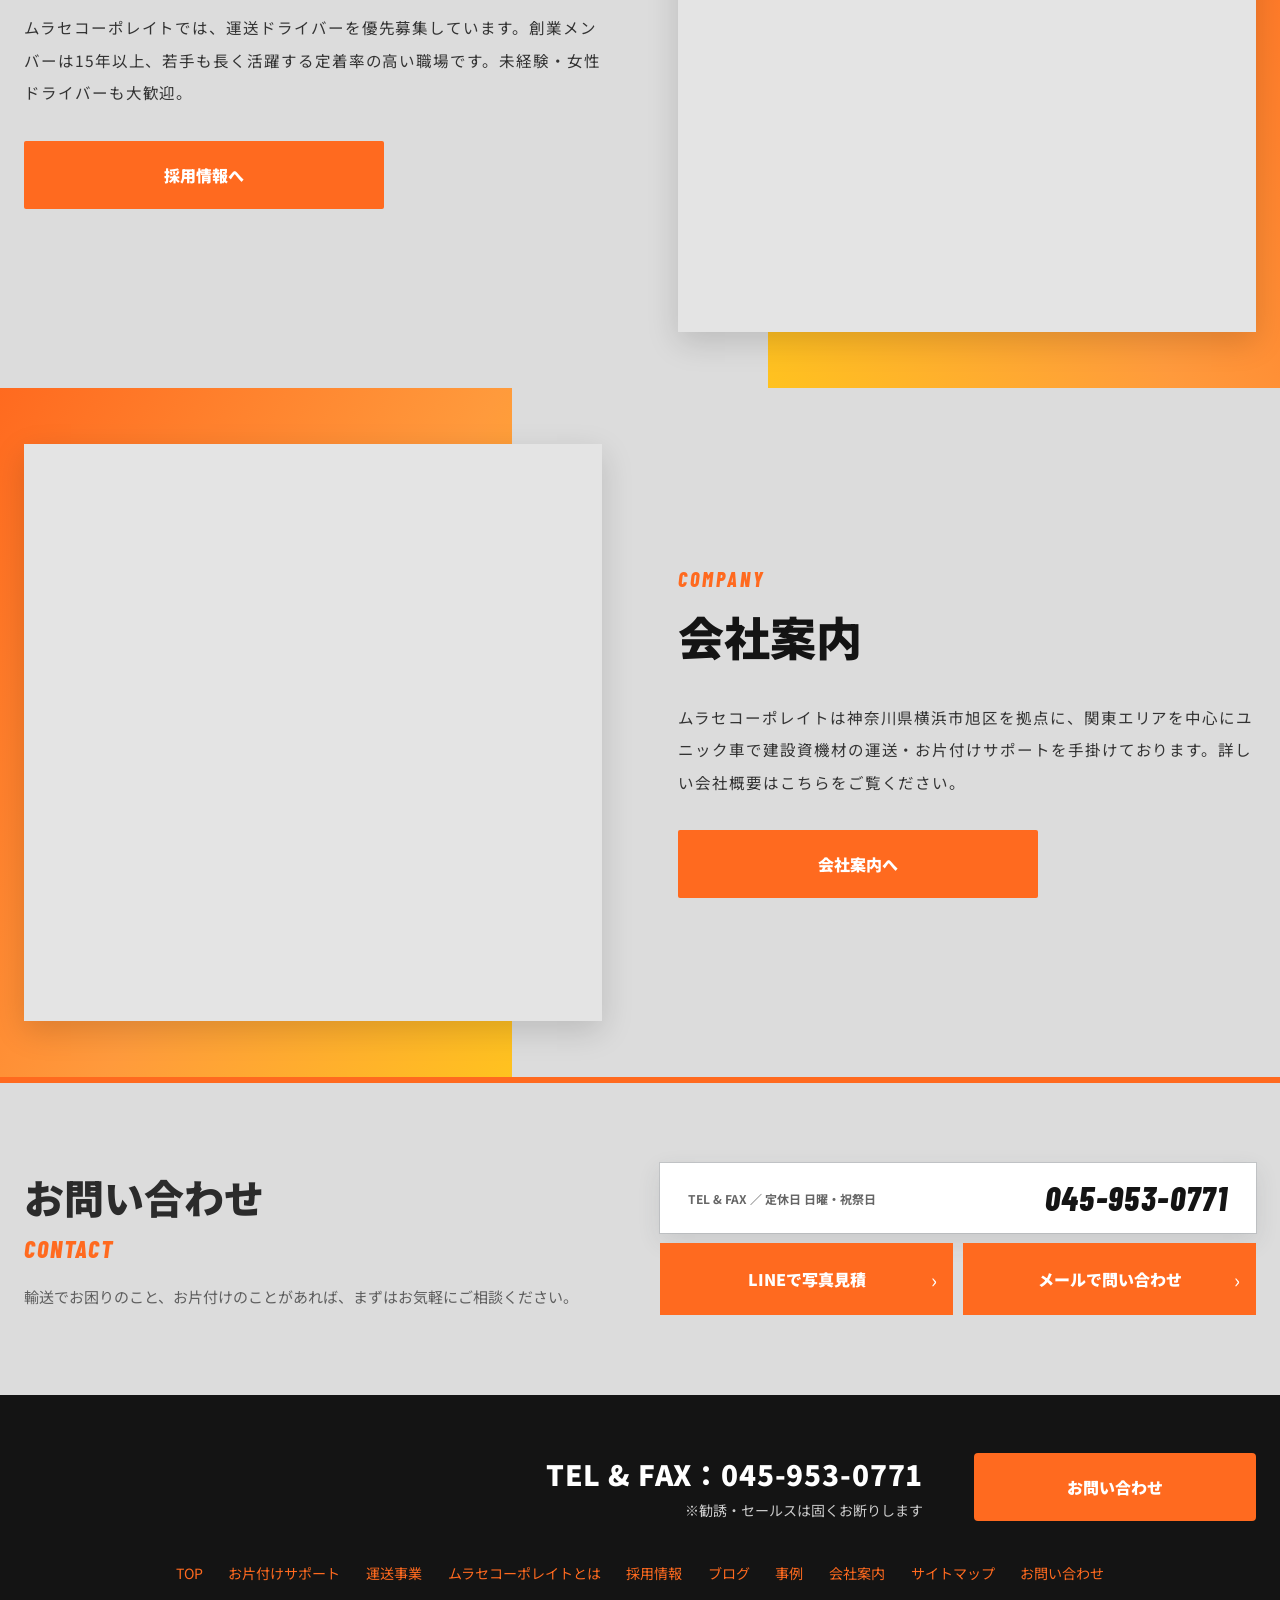
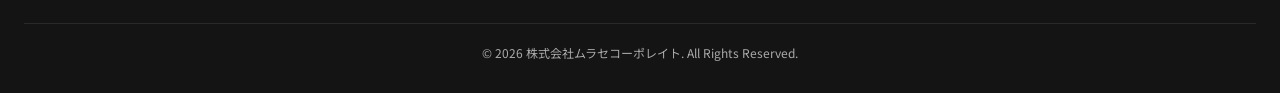
==== commit fde794f5: "白だった背景をヘアライン調のシルバー素材に変更 - assets/bg-silver.jpg（いただいた素材）を背景に使用し、少し明るめに調整 - カード・ボックスは白のまま、縁と影で背景から浮かせる" ====
--- a/index.html
+++ b/index.html
@@ -25,6 +25,7 @@
 </style>
 <link rel="stylesheet" href="assets/mobile.css">
 <link rel="stylesheet" href="assets/light.css">
+<link rel="stylesheet" href="assets/silver-bg.css">
 <script src="assets/mobile.js" defer></script>
 </head>
 <body>
--- a/assets/silver-bg.css
+++ b/assets/silver-bg.css
@@ -0,0 +1,40 @@
+/* =========================================================
+   白い背景 → ヘアライン調のシルバー（assets/bg-silver.jpg）
+   - 文字が読みやすいよう白を少し重ねて明るめに
+   - カード・ボックスは白のまま、縁と影で背景から浮かせる
+   ========================================================= */
+:root {
+  --silver-bg:
+    linear-gradient(rgba(255, 255, 255, 0.38), rgba(255, 255, 255, 0.38)),
+    url("bg-silver.jpg") center / cover no-repeat,
+    #dcdcdc;
+}
+
+section[style*="background: rgb(255, 255, 255)"],
+section[style*="background: rgb(244, 244, 244)"],
+section[style*="background: rgb(250, 250, 250)"],
+section[style*="repeating-linear-gradient(118deg"],
+.lt-sec,
+[data-screen-label="Page header"] {
+  background: var(--silver-bg) !important;
+}
+[data-screen-label="Page header"] > img { display: none !important; }
+
+/* 白いカード・ボックスを背景から浮かせる */
+:is(section[style*="background: rgb(255, 255, 255)"], section[style*="background: rgb(244, 244, 244)"], section[style*="background: rgb(250, 250, 250)"], section[style*="repeating-linear-gradient(118deg"], .lt-sec)
+  :is(div, a, li)[style*="background: rgb(255, 255, 255)"],
+.lt-card {
+  box-shadow: 0 0 0 1px rgba(150, 155, 160, 0.35), 0 8px 22px rgba(60, 66, 74, 0.12) !important;
+}
+
+/* PCでは背景を画面に固定して、セクション間の継ぎ目が出ないようにする */
+@media (min-width: 901px) {
+  section[style*="background: rgb(255, 255, 255)"],
+  section[style*="background: rgb(244, 244, 244)"],
+  section[style*="background: rgb(250, 250, 250)"],
+  section[style*="repeating-linear-gradient(118deg"],
+  .lt-sec,
+  [data-screen-label="Page header"] {
+    background-attachment: fixed !important;
+  }
+}
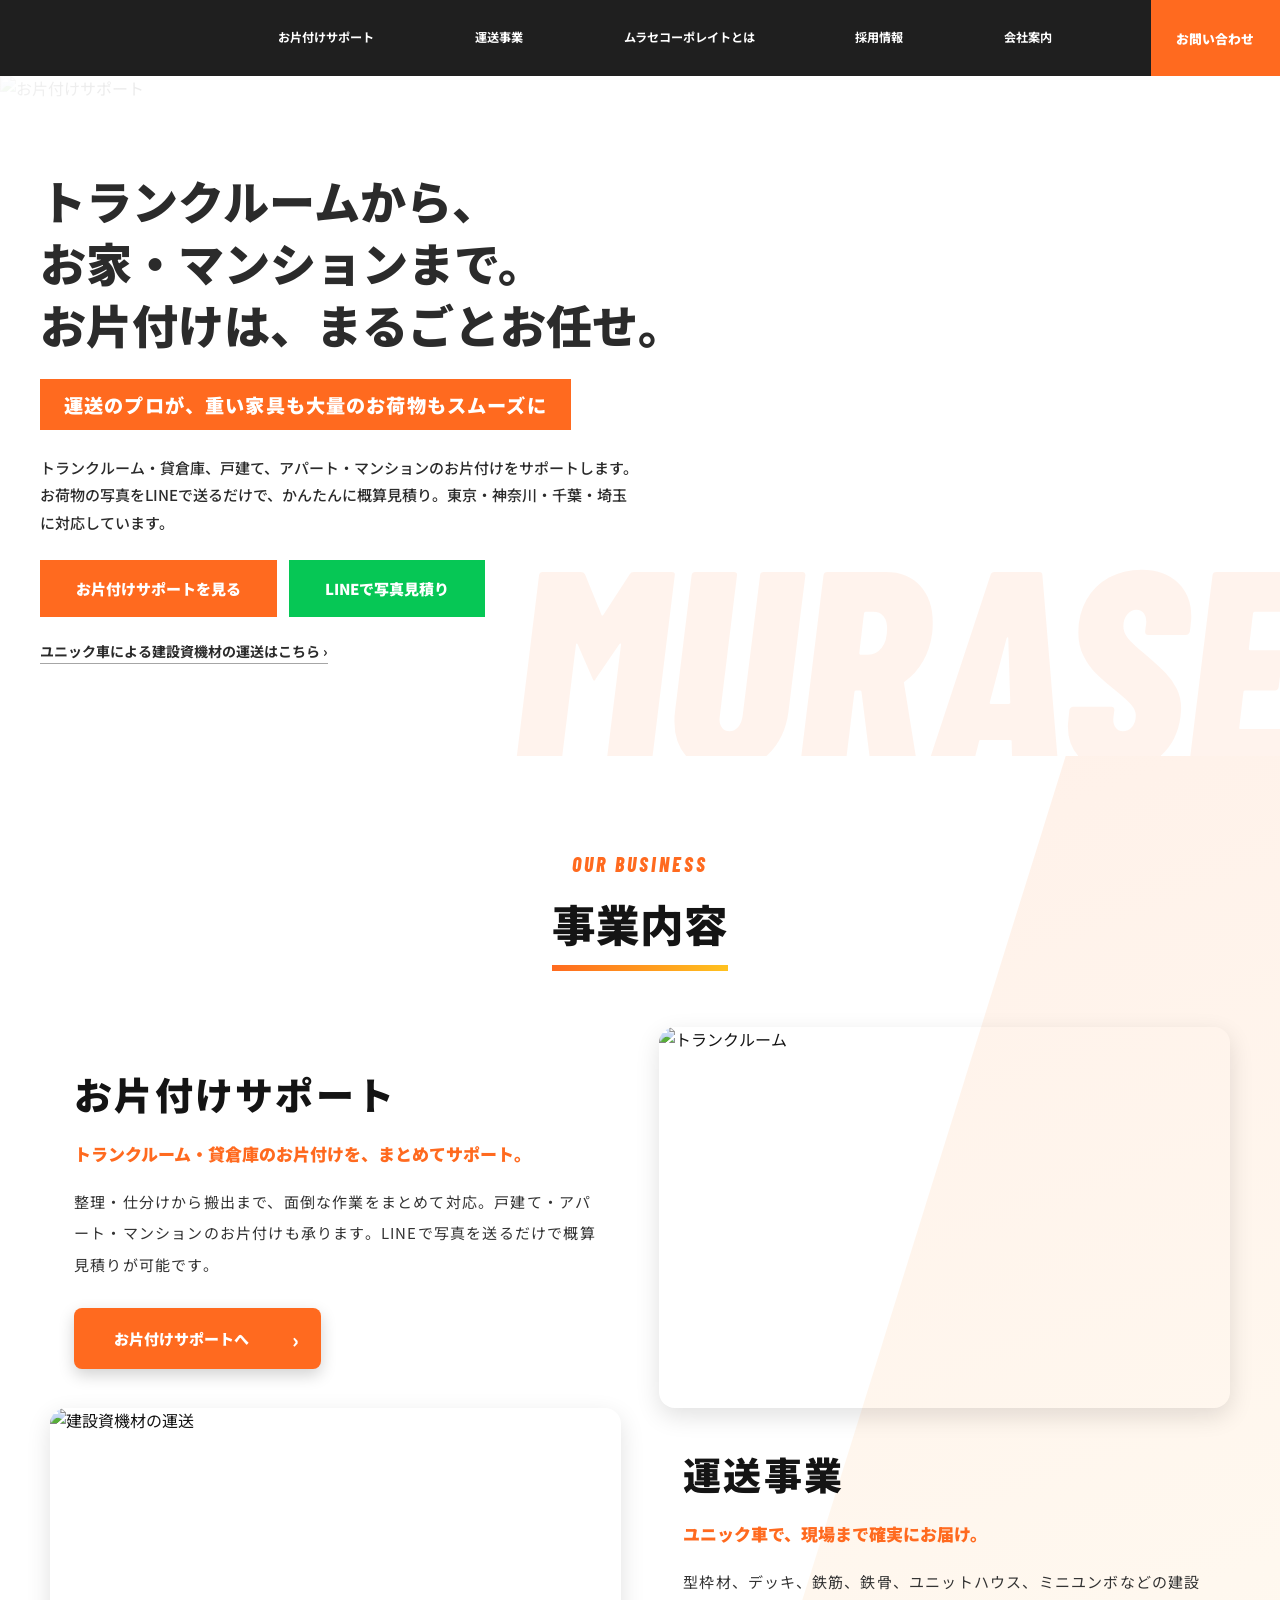
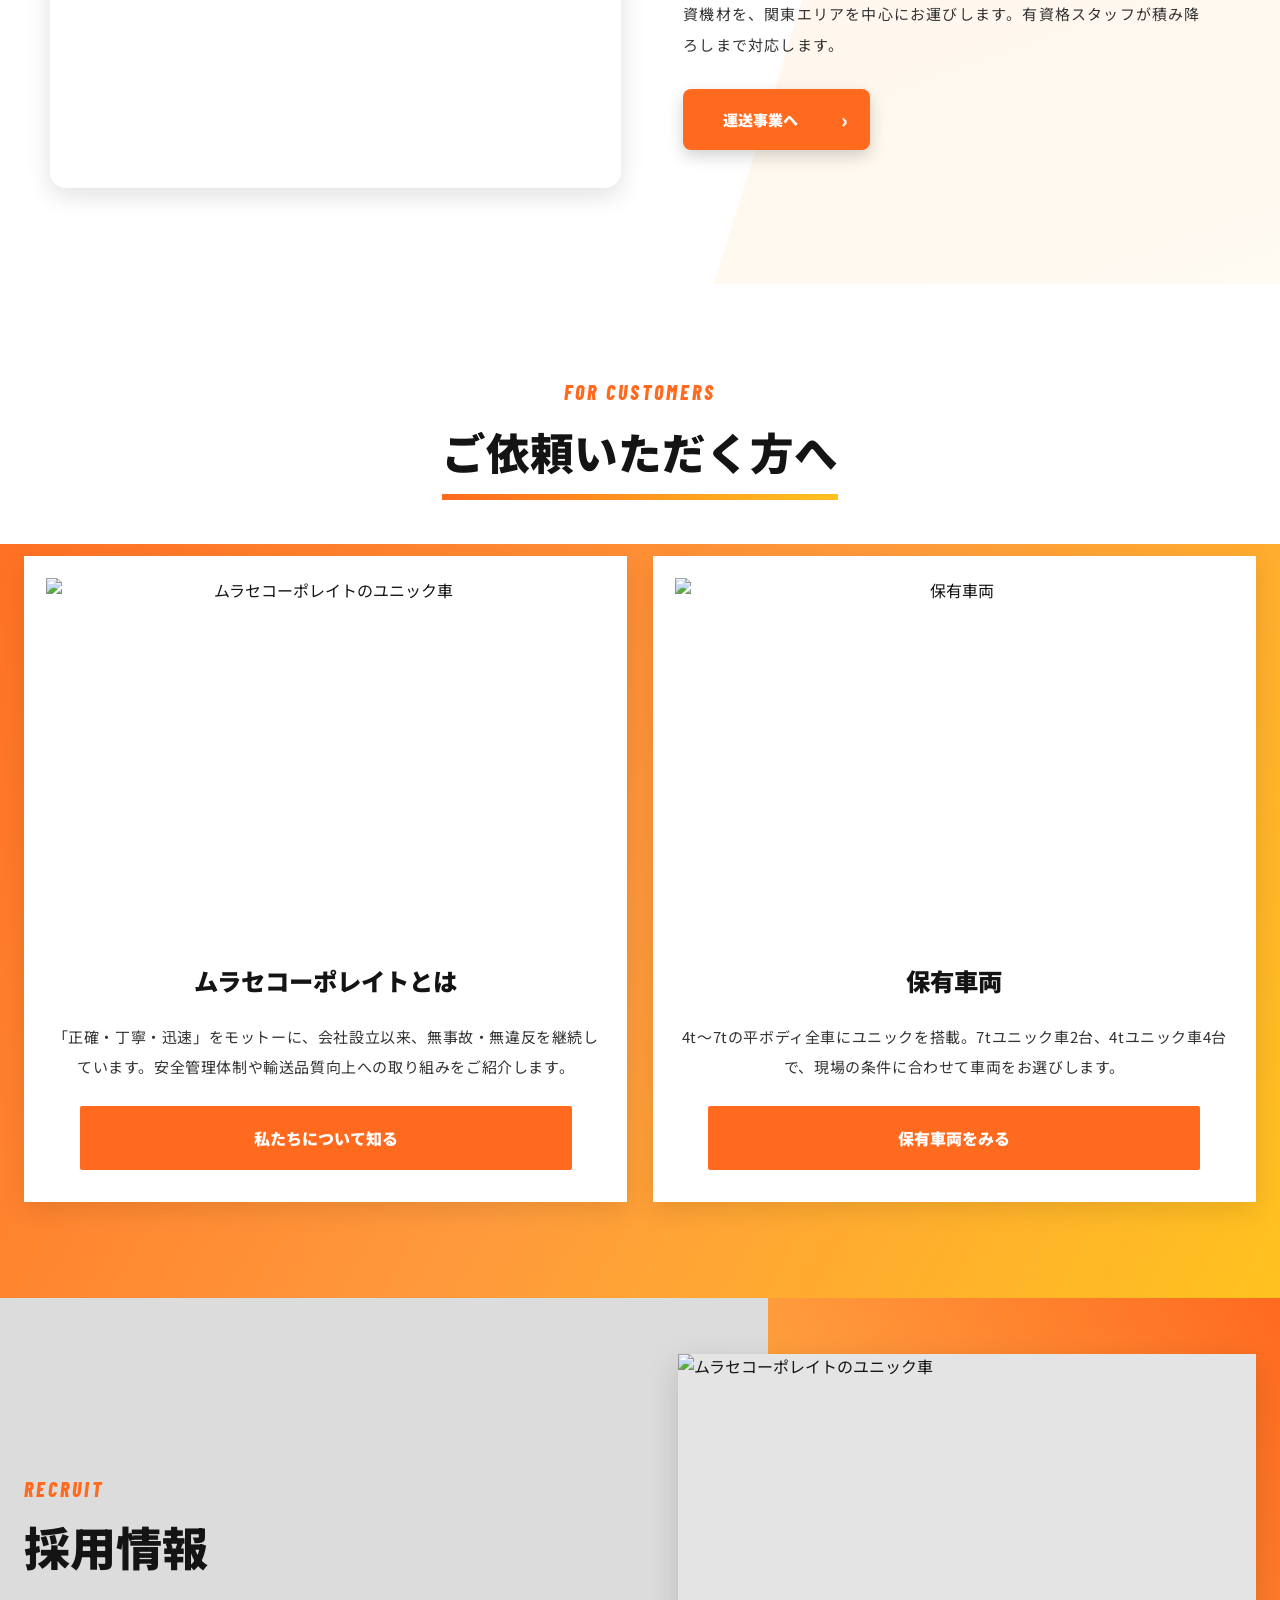
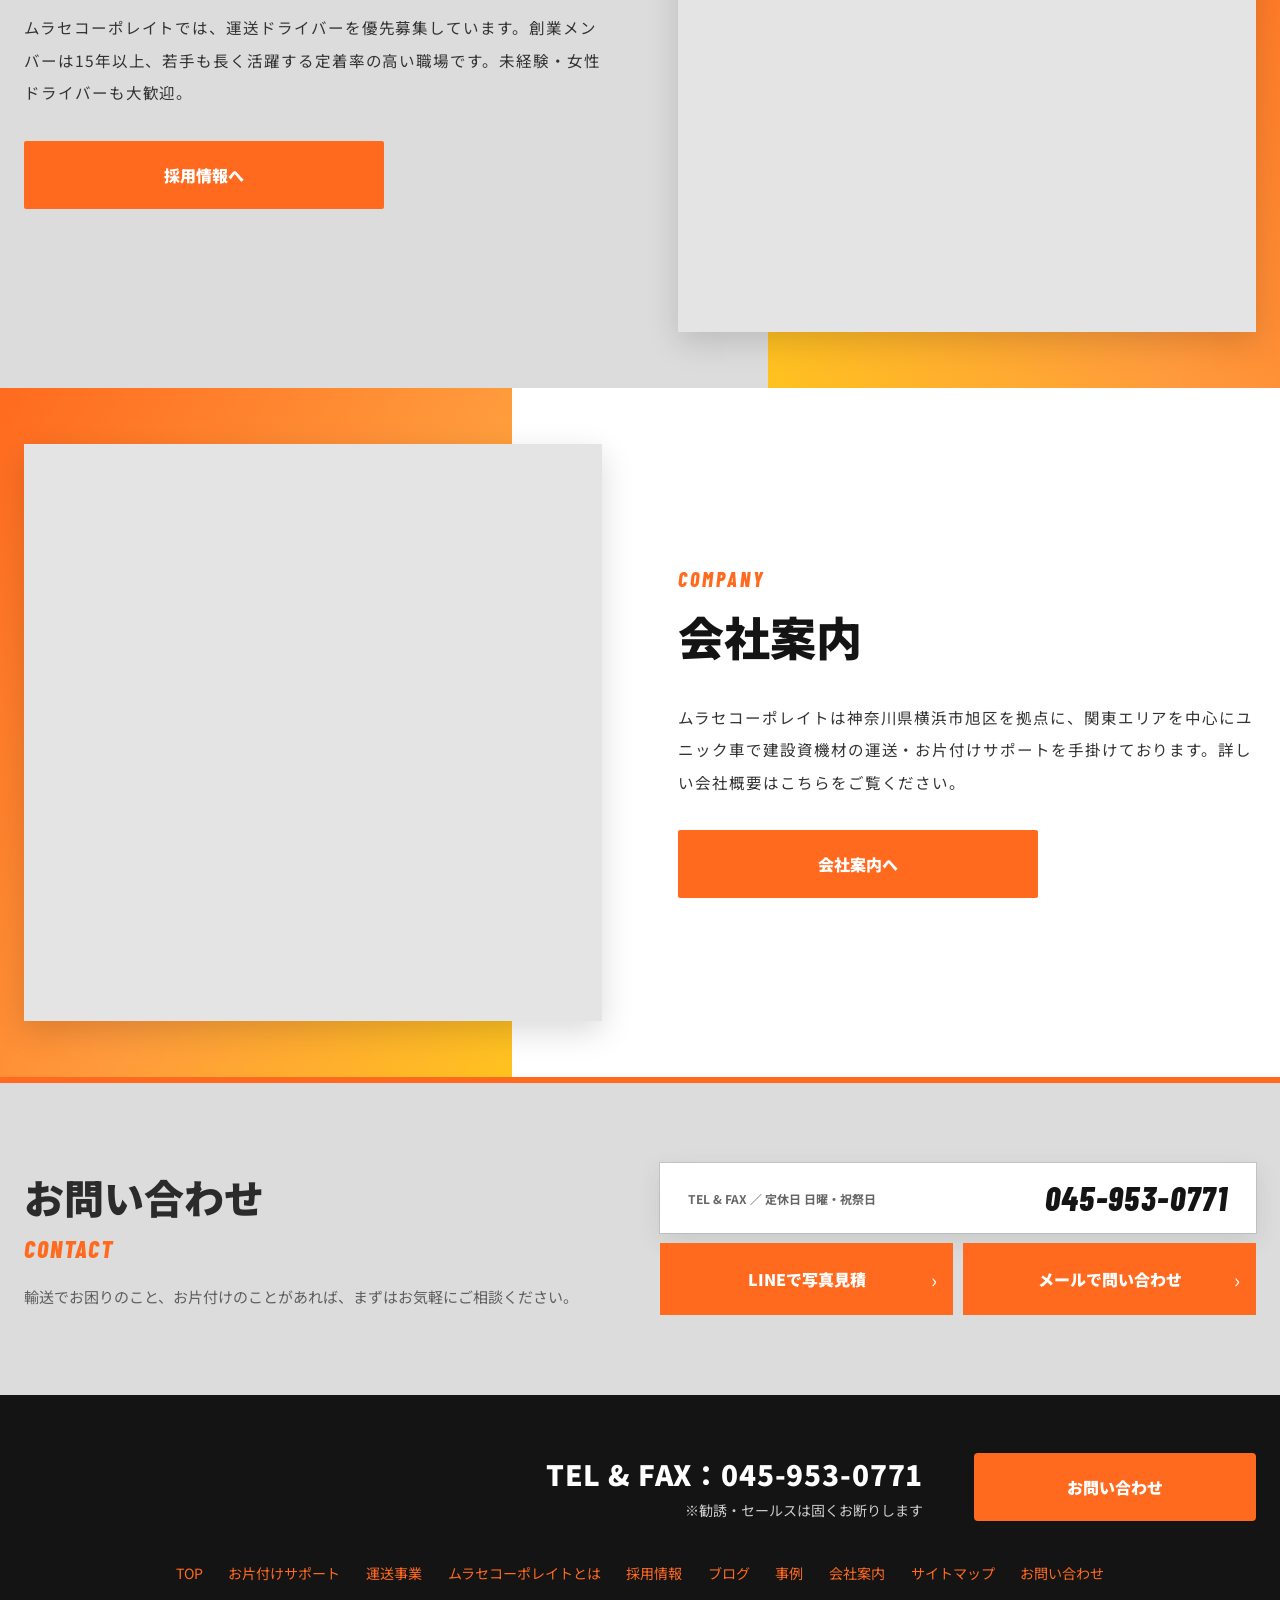
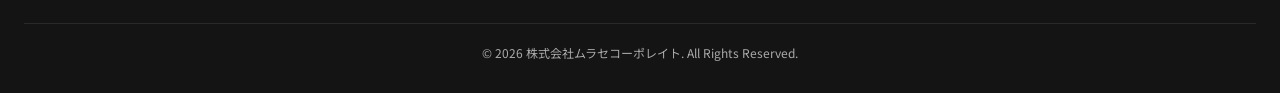
==== commit b6e25b7d: "背景を白とシルバーの交互に変更 - 各ページの見出し帯はシルバー、その下のセクションを白→シルバー→白…と交互に - 上のセクションと一続きのブロック（採用情報の「数字で見る」）は同じ色にそろえる -" ====
--- a/index.html
+++ b/index.html
@@ -67,7 +67,7 @@
       <a href="https://qr-official.line.me/gs/M_918dyocy_GW.png?oat_content=qr" target="_blank" rel="noopener" style="background: rgb(6, 199, 85); color: rgb(255, 255, 255); font-weight: 900; font-size: 15px; padding: clamp(14px, 2svh, 18px) 36px;">LINEで写真見積り</a>
     </div>
     <a href="business.html" class="scp8" style="color: rgb(238, 238, 238); font-size: 14px; font-weight: 700; border-bottom: 1px solid rgba(255, 255, 255, 0.5); padding-bottom: 2px;">ユニック車による建設資機材の運送はこちら ›</a>
-  </div></section><section data-screen-label="02 Top services" style="position: relative; overflow: hidden; background: rgb(255, 255, 255); padding: 96px 24px;">
+  </div></section><section class="bg-white" data-screen-label="02 Top services" style="position: relative; overflow: hidden; background: rgb(255, 255, 255); padding: 96px 24px;">
   <div style="position: absolute; right: -8%; top: -10%; width: 55%; height: 120%; background: linear-gradient(160deg, rgba(255, 106, 31, 0.1), rgba(255, 194, 31, 0.06)); clip-path: polygon(60% 0px, 100% 0px, 100% 100%, 0px 100%); pointer-events: none;"></div>
   <div style="position: relative; max-width: 1180px; margin: 0px auto; display: flex; flex-direction: column; gap: 56px;">
     <div style="display: flex; flex-direction: column; align-items: center; gap: 16px; text-align: center;">
@@ -114,7 +114,7 @@
         <a href="business.html#vehicles" class="scp3" style="width: 88%; background: rgb(255, 106, 31); color: rgb(255, 255, 255); font-weight: 900; font-size: 16px; padding: 20px 0px; border-radius: 2px;">保有車両をみる</a>
       </div>
     </div>
-  </div></section><section data-screen-label="04 Top recruit" style="position: relative; background: rgb(255, 255, 255); padding: 56px 24px; overflow: hidden;">
+  </div></section><section class="bg-silver" data-screen-label="04 Top recruit" style="position: relative; background: rgb(255, 255, 255); padding: 56px 24px; overflow: hidden;">
   <div style="position: absolute; right: 0px; top: 0px; bottom: 0px; width: 40%; background: linear-gradient(240deg, rgb(255, 106, 31) 0%, rgb(255, 154, 60) 55%, rgb(255, 194, 31) 100%);"></div>
   <div style="position: relative; max-width: 1290px; margin: 0px auto; display: grid; grid-template-columns: minmax(0px, 1fr) minmax(0px, 1fr); gap: clamp(24px, 6vw, 96px); align-items: center;">
     <div style="display: flex; flex-direction: column; align-items: flex-start; gap: 32px;">
@@ -126,7 +126,7 @@
     <div style="aspect-ratio: 1 / 1; background: rgb(228, 228, 228); box-shadow: rgba(0, 0, 0, 0.15) 0px 10px 30px; overflow: hidden;">
       <img src="https://d1i7na1hjknxjq.cloudfront.net/uploads/storage/image/file/115584/yH7A3l-8h0nX1LVCDBTWdw.jpg" alt="ムラセコーポレイトのユニック車" style="width: 100%; height: 100%; object-fit: cover; display: block;">
     </div>
-  </div></section><section data-screen-label="04 Top company" style="position: relative; background: rgb(255, 255, 255); padding: 56px 24px; overflow: hidden;">
+  </div></section><section class="bg-white" data-screen-label="04 Top company" style="position: relative; background: rgb(255, 255, 255); padding: 56px 24px; overflow: hidden;">
   <div style="position: absolute; left: 0px; top: 0px; bottom: 0px; width: 40%; background: linear-gradient(120deg, rgb(255, 106, 31) 0%, rgb(255, 154, 60) 55%, rgb(255, 194, 31) 100%);"></div>
   <div style="position: relative; max-width: 1290px; margin: 0px auto; display: grid; grid-template-columns: minmax(0px, 1fr) minmax(0px, 1fr); gap: clamp(24px, 6vw, 96px); align-items: center;">
     <div style="aspect-ratio: 1 / 1; background: rgb(228, 228, 228); box-shadow: rgba(0, 0, 0, 0.15) 0px 10px 30px;">
@@ -138,7 +138,7 @@
       <p style="margin: 0px; font-size: 15.5px; line-height: 2.1; letter-spacing: 0.06em; color: rgb(51, 51, 51); text-wrap: pretty;">ムラセコーポレイトは神奈川県横浜市旭区を拠点に、関東エリアを中心にユニック車で建設資機材の運送・お片付けサポートを手掛けております。詳しい会社概要はこちらをご覧ください。</p>
       <a href="company.html" class="scp3" style="background: rgb(255, 106, 31); color: rgb(255, 255, 255); font-weight: 900; font-size: 16px; padding: 22px 0px; width: min(100%, 360px); text-align: center; border-radius: 2px;">会社案内へ</a>
     </div>
-  </div></section><section class="lt-sec" data-screen-label="10 Contact" style="background-color: rgb(29, 29, 29); background-image: repeating-linear-gradient(45deg, rgba(255, 255, 255, 0.04) 0px, rgba(255, 255, 255, 0.04) 3px, transparent 3px, transparent 16px), repeating-linear-gradient(-45deg, rgba(255, 255, 255, 0.04) 0px, rgba(255, 255, 255, 0.04) 3px, transparent 3px, transparent 16px); color: rgb(255, 255, 255); padding: 80px 24px; border-top: 6px solid rgb(255, 106, 31);">
+  </div></section><section class="bg-silver  lt-sec" data-screen-label="10 Contact" style="background-color: rgb(29, 29, 29); background-image: repeating-linear-gradient(45deg, rgba(255, 255, 255, 0.04) 0px, rgba(255, 255, 255, 0.04) 3px, transparent 3px, transparent 16px), repeating-linear-gradient(-45deg, rgba(255, 255, 255, 0.04) 0px, rgba(255, 255, 255, 0.04) 3px, transparent 3px, transparent 16px); color: rgb(255, 255, 255); padding: 80px 24px; border-top: 6px solid rgb(255, 106, 31);">
   <div style="max-width: 1290px; margin: 0px auto; display: grid; grid-template-columns: repeat(auto-fit, minmax(320px, 1fr)); gap: 40px; align-items: center;">
     <div style="display: flex; flex-direction: column; gap: 8px;">
       <h2 style="margin: 0px; font-size: clamp(26px, 3.2vw, 40px); font-weight: 900;">お問い合わせ</h2>
--- a/assets/silver-bg.css
+++ b/assets/silver-bg.css
@@ -10,30 +10,25 @@
     #dcdcdc;
 }
 
-section[style*="background: rgb(255, 255, 255)"],
-section[style*="background: rgb(244, 244, 244)"],
-section[style*="background: rgb(250, 250, 250)"],
-section[style*="repeating-linear-gradient(118deg"],
-.lt-sec,
+/* 白とシルバーを交互に（HTML側で bg-white / bg-silver を付与） */
+section.bg-white {
+  background: #fff !important;
+}
+section.bg-silver,
 [data-screen-label="Page header"] {
   background: var(--silver-bg) !important;
 }
 [data-screen-label="Page header"] > img { display: none !important; }
 
 /* 白いカード・ボックスを背景から浮かせる */
-:is(section[style*="background: rgb(255, 255, 255)"], section[style*="background: rgb(244, 244, 244)"], section[style*="background: rgb(250, 250, 250)"], section[style*="repeating-linear-gradient(118deg"], .lt-sec)
-  :is(div, a, li)[style*="background: rgb(255, 255, 255)"],
+:is(section.bg-white, section.bg-silver) :is(div, a, li)[style*="background: rgb(255, 255, 255)"],
 .lt-card {
   box-shadow: 0 0 0 1px rgba(150, 155, 160, 0.35), 0 8px 22px rgba(60, 66, 74, 0.12) !important;
 }
 
 /* PCでは背景を画面に固定して、セクション間の継ぎ目が出ないようにする */
 @media (min-width: 901px) {
-  section[style*="background: rgb(255, 255, 255)"],
-  section[style*="background: rgb(244, 244, 244)"],
-  section[style*="background: rgb(250, 250, 250)"],
-  section[style*="repeating-linear-gradient(118deg"],
-  .lt-sec,
+  section.bg-silver,
   [data-screen-label="Page header"] {
     background-attachment: fixed !important;
   }
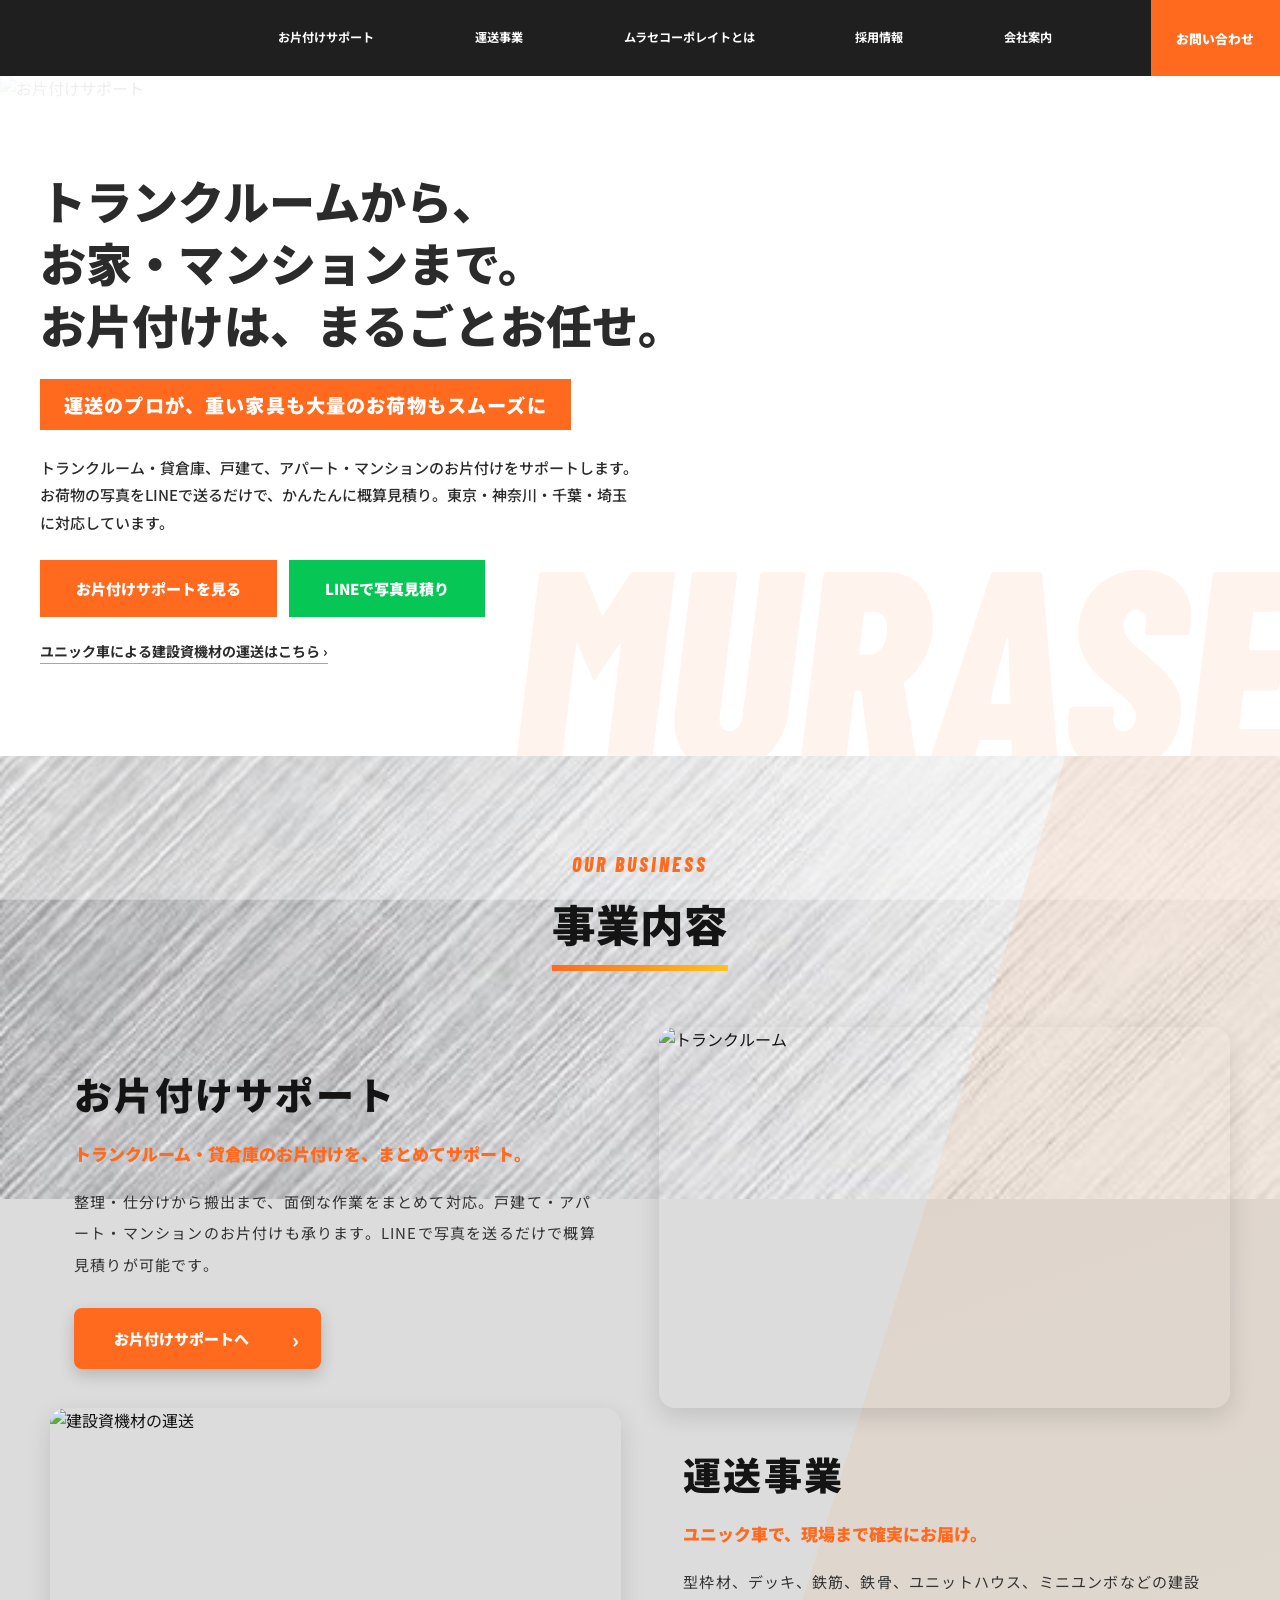
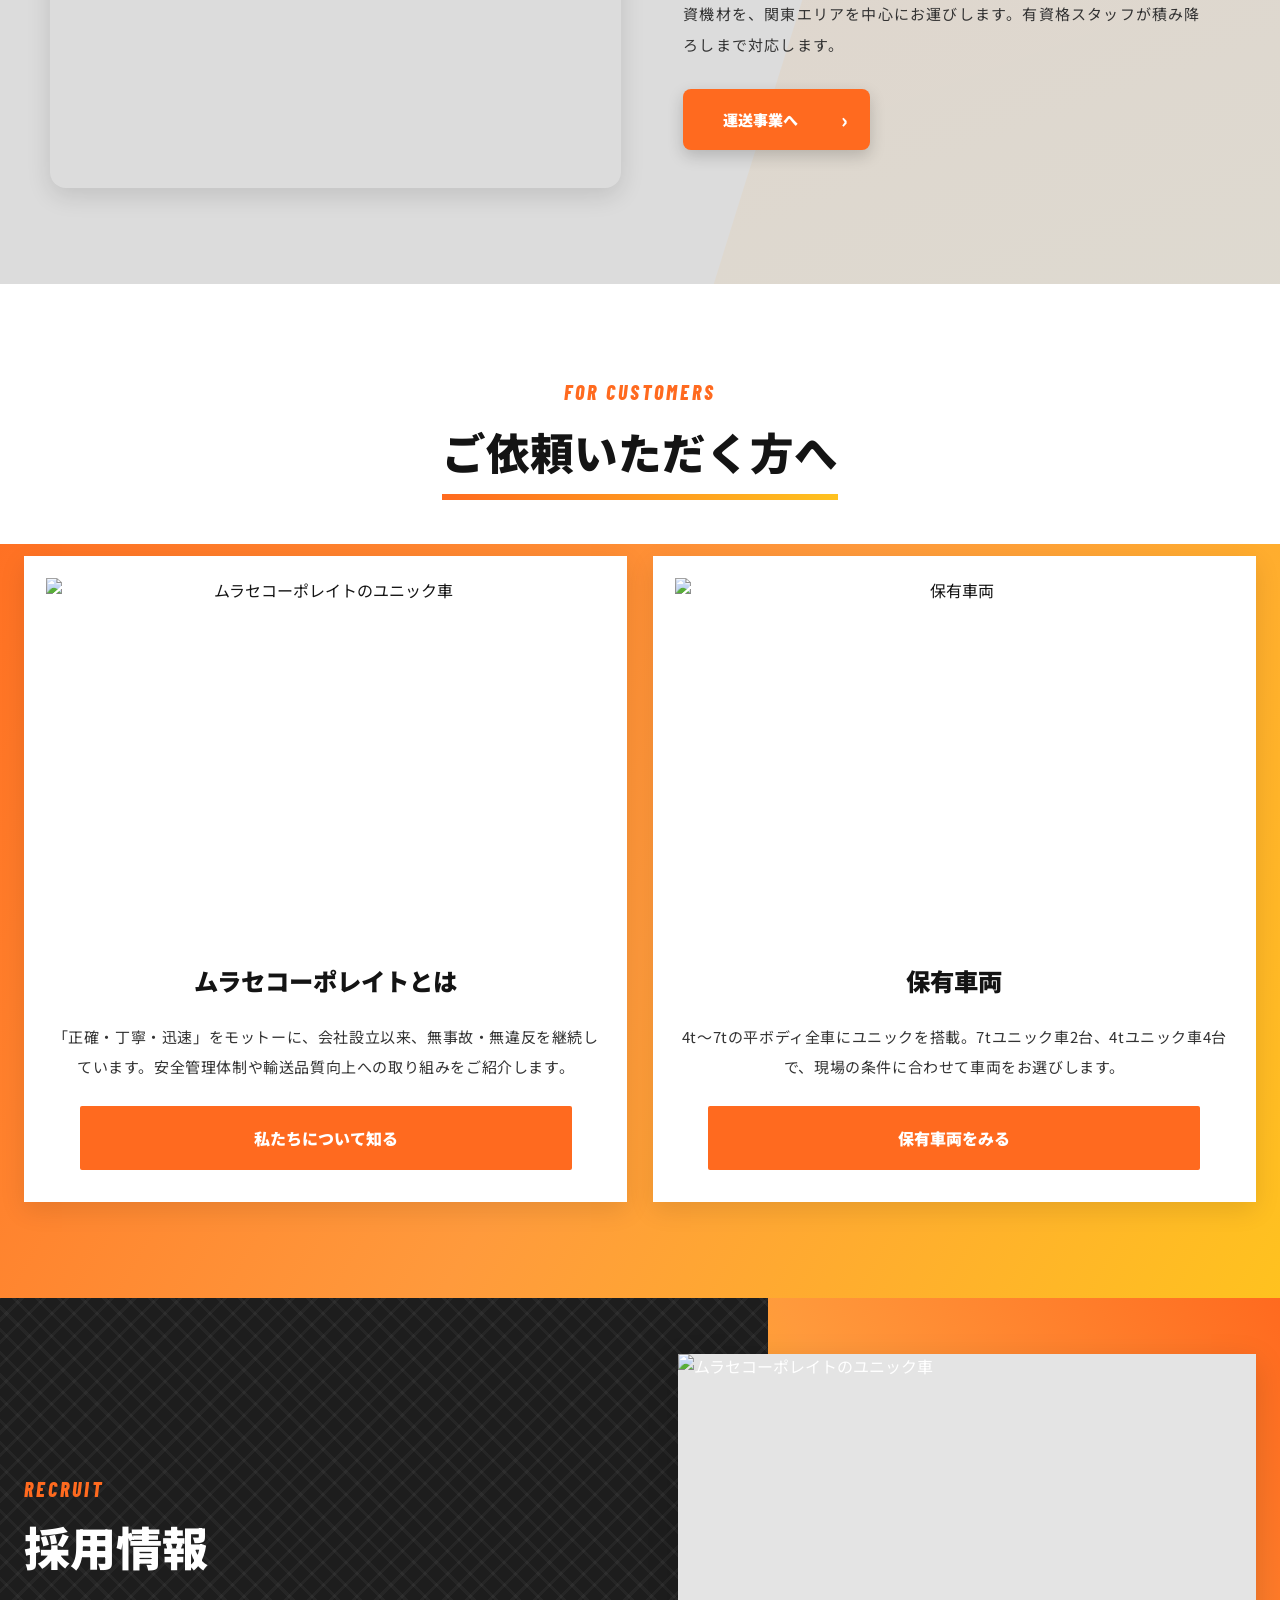
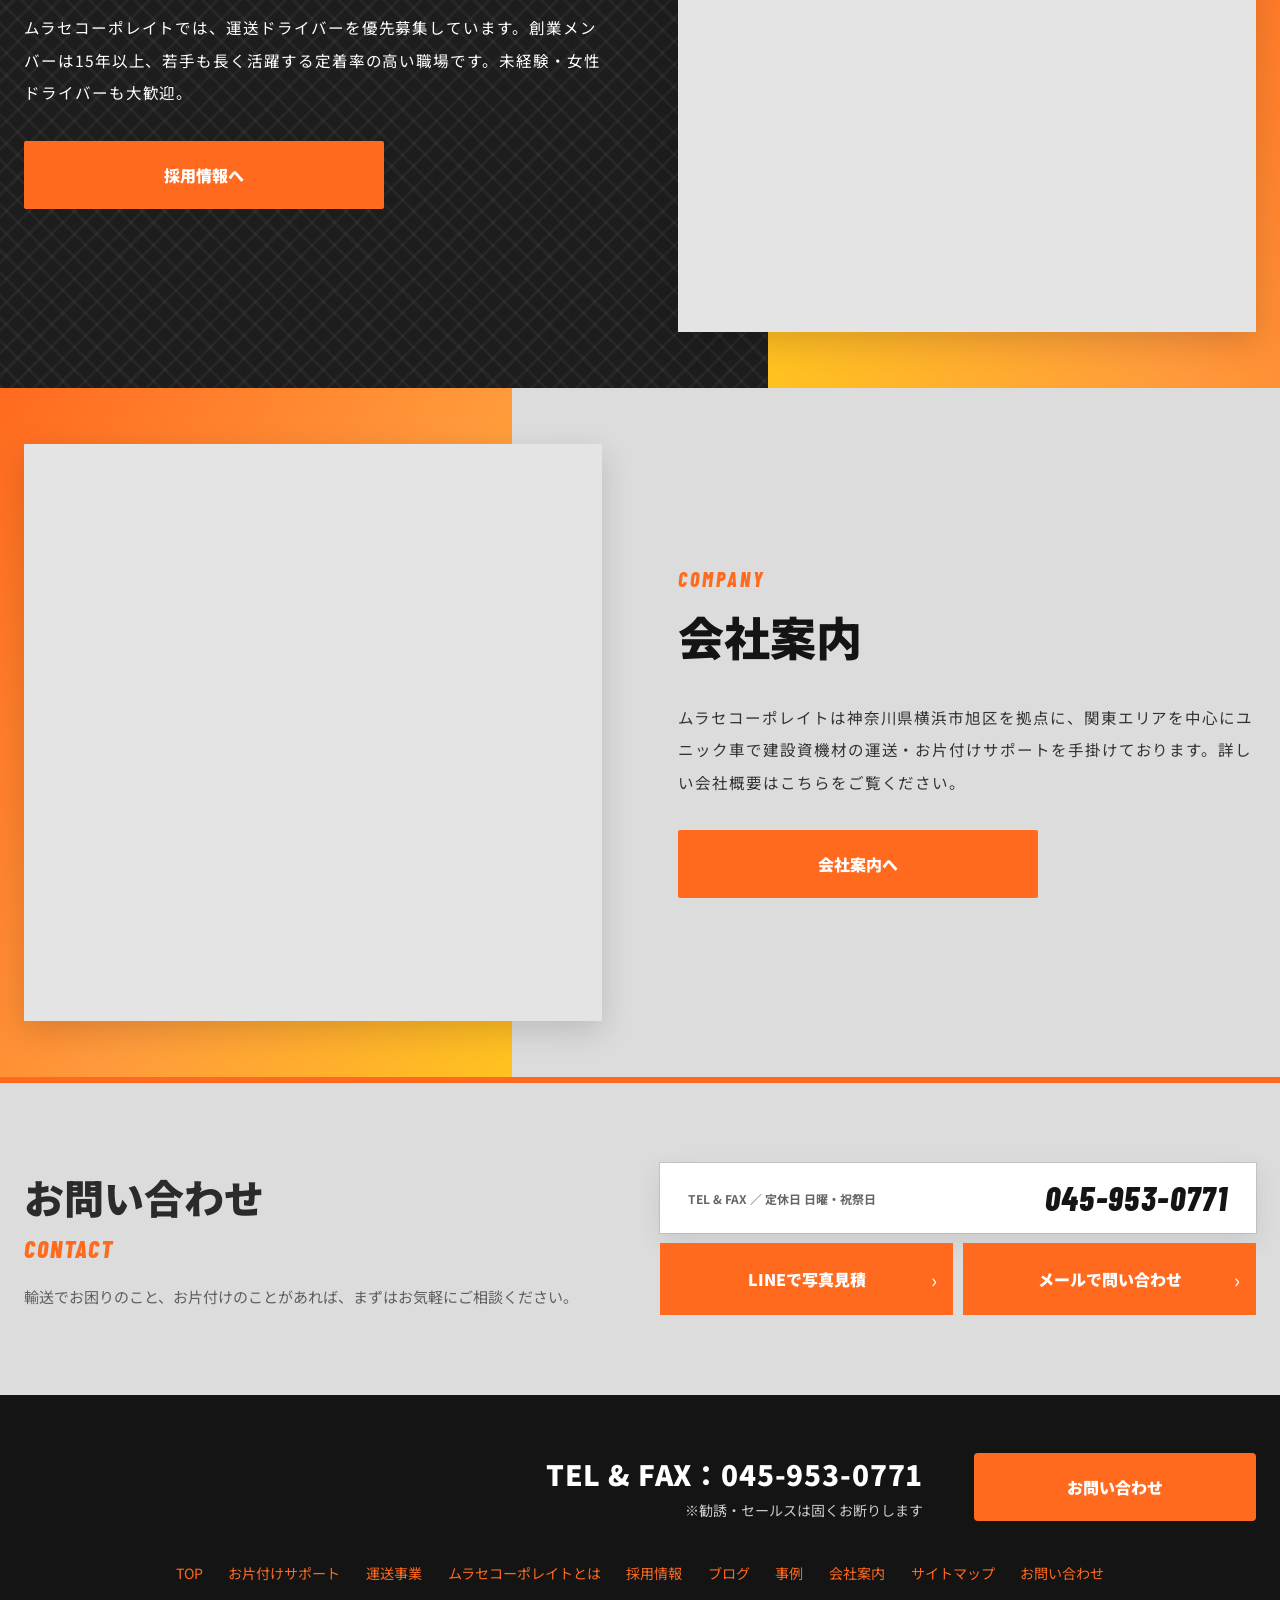
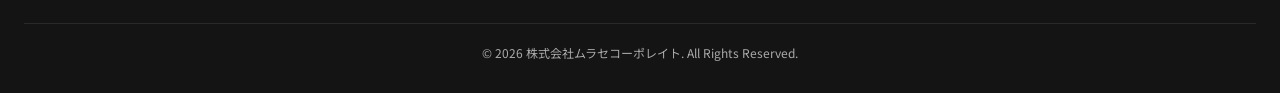
==== commit 26e4d2fd: "シルバーだったセクションの一部を黒背景に - お片付けサポート「価値のあるお品物は提携の専門業者が買取」、トップ「採用情報」を黒背景に - 黒背景内の濃い色の文字を白系に切り替える指定を追加（白いカー" ====
--- a/index.html
+++ b/index.html
@@ -114,7 +114,7 @@
         <a href="business.html#vehicles" class="scp3" style="width: 88%; background: rgb(255, 106, 31); color: rgb(255, 255, 255); font-weight: 900; font-size: 16px; padding: 20px 0px; border-radius: 2px;">保有車両をみる</a>
       </div>
     </div>
-  </div></section><section class="bg-silver" data-screen-label="04 Top recruit" style="position: relative; background: rgb(255, 255, 255); padding: 56px 24px; overflow: hidden;">
+  </div></section><section class="bg-black" data-screen-label="04 Top recruit" style="position: relative; background: rgb(255, 255, 255); padding: 56px 24px; overflow: hidden;">
   <div style="position: absolute; right: 0px; top: 0px; bottom: 0px; width: 40%; background: linear-gradient(240deg, rgb(255, 106, 31) 0%, rgb(255, 154, 60) 55%, rgb(255, 194, 31) 100%);"></div>
   <div style="position: relative; max-width: 1290px; margin: 0px auto; display: grid; grid-template-columns: minmax(0px, 1fr) minmax(0px, 1fr); gap: clamp(24px, 6vw, 96px); align-items: center;">
     <div style="display: flex; flex-direction: column; align-items: flex-start; gap: 32px;">
--- a/assets/silver-bg.css
+++ b/assets/silver-bg.css
@@ -10,10 +10,8 @@
     #dcdcdc;
 }
 
-/* 白とシルバーを交互に（HTML側で bg-white / bg-silver を付与） */
-section.bg-white {
-  background: #fff !important;
-}
+/* 白だったセクションもシルバーに（bg-white / bg-silver どちらもシルバー。黒の bg-black は別） */
+section.bg-white,
 section.bg-silver,
 [data-screen-label="Page header"] {
   background: var(--silver-bg) !important;
@@ -28,8 +26,31 @@
 
 /* PCでは背景を画面に固定して、セクション間の継ぎ目が出ないようにする */
 @media (min-width: 901px) {
+  section.bg-white,
   section.bg-silver,
   [data-screen-label="Page header"] {
     background-attachment: fixed !important;
   }
 }
+
+/* ---------- アクセントの黒背景（一部のセクションのみ） ---------- */
+section.bg-black {
+  background-color: rgb(29, 29, 29) !important;
+  background-image:
+    repeating-linear-gradient(45deg, rgba(255, 255, 255, 0.04) 0px, rgba(255, 255, 255, 0.04) 3px, transparent 3px, transparent 16px),
+    repeating-linear-gradient(-45deg, rgba(255, 255, 255, 0.04) 0px, rgba(255, 255, 255, 0.04) 3px, transparent 3px, transparent 16px) !important;
+  color: #fff !important;
+}
+section.bg-black .lt-card {
+  box-shadow: 0 10px 26px rgba(0, 0, 0, 0.35) !important;
+  border-color: transparent !important;
+}
+
+/* 黒背景のセクション内で、濃い色の文字を白系に（白いカード・ボックスの中は除く） */
+section.bg-black :is(h1, h2, h3, h4, p, span, li, a):not(.lt-card *):not(section.bg-black div[style*="background: rgb(255, 255, 255)"] *):is([style*="color: rgb(20, 20, 20)"], [style*="color: rgb(26, 26, 26)"], [style*="color: rgb(31, 31, 31)"], [style*="color: rgb(51, 51, 51)"]) {
+  color: #fff !important;
+}
+section.bg-black :is(p, span, li):not(.lt-card *):not(section.bg-black div[style*="background: rgb(255, 255, 255)"] *):is([style*="color: rgb(68, 68, 68)"], [style*="color: rgb(102, 102, 102)"], [style*="color: rgb(119, 119, 119)"]) {
+  color: #cfcfcf !important;
+}
+section.bg-black h2:not([style*="color"]) { color: #fff; }
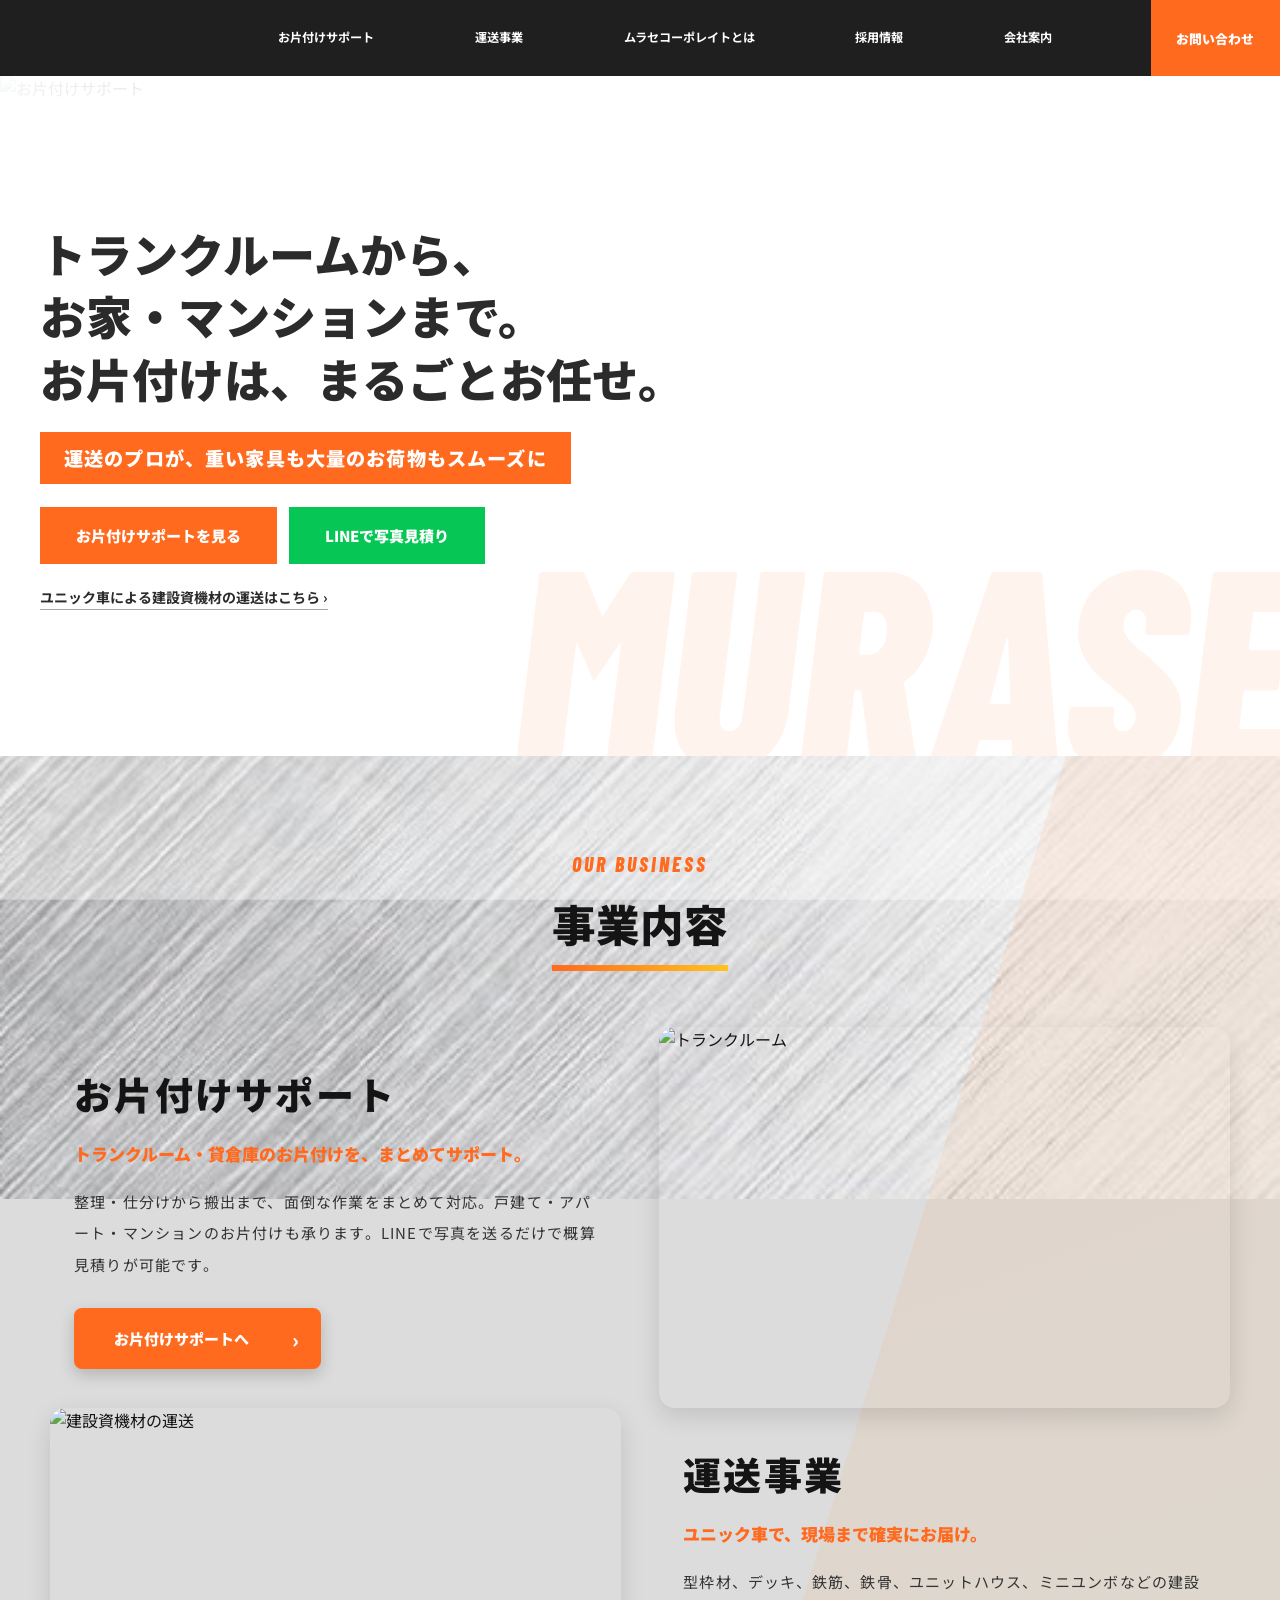
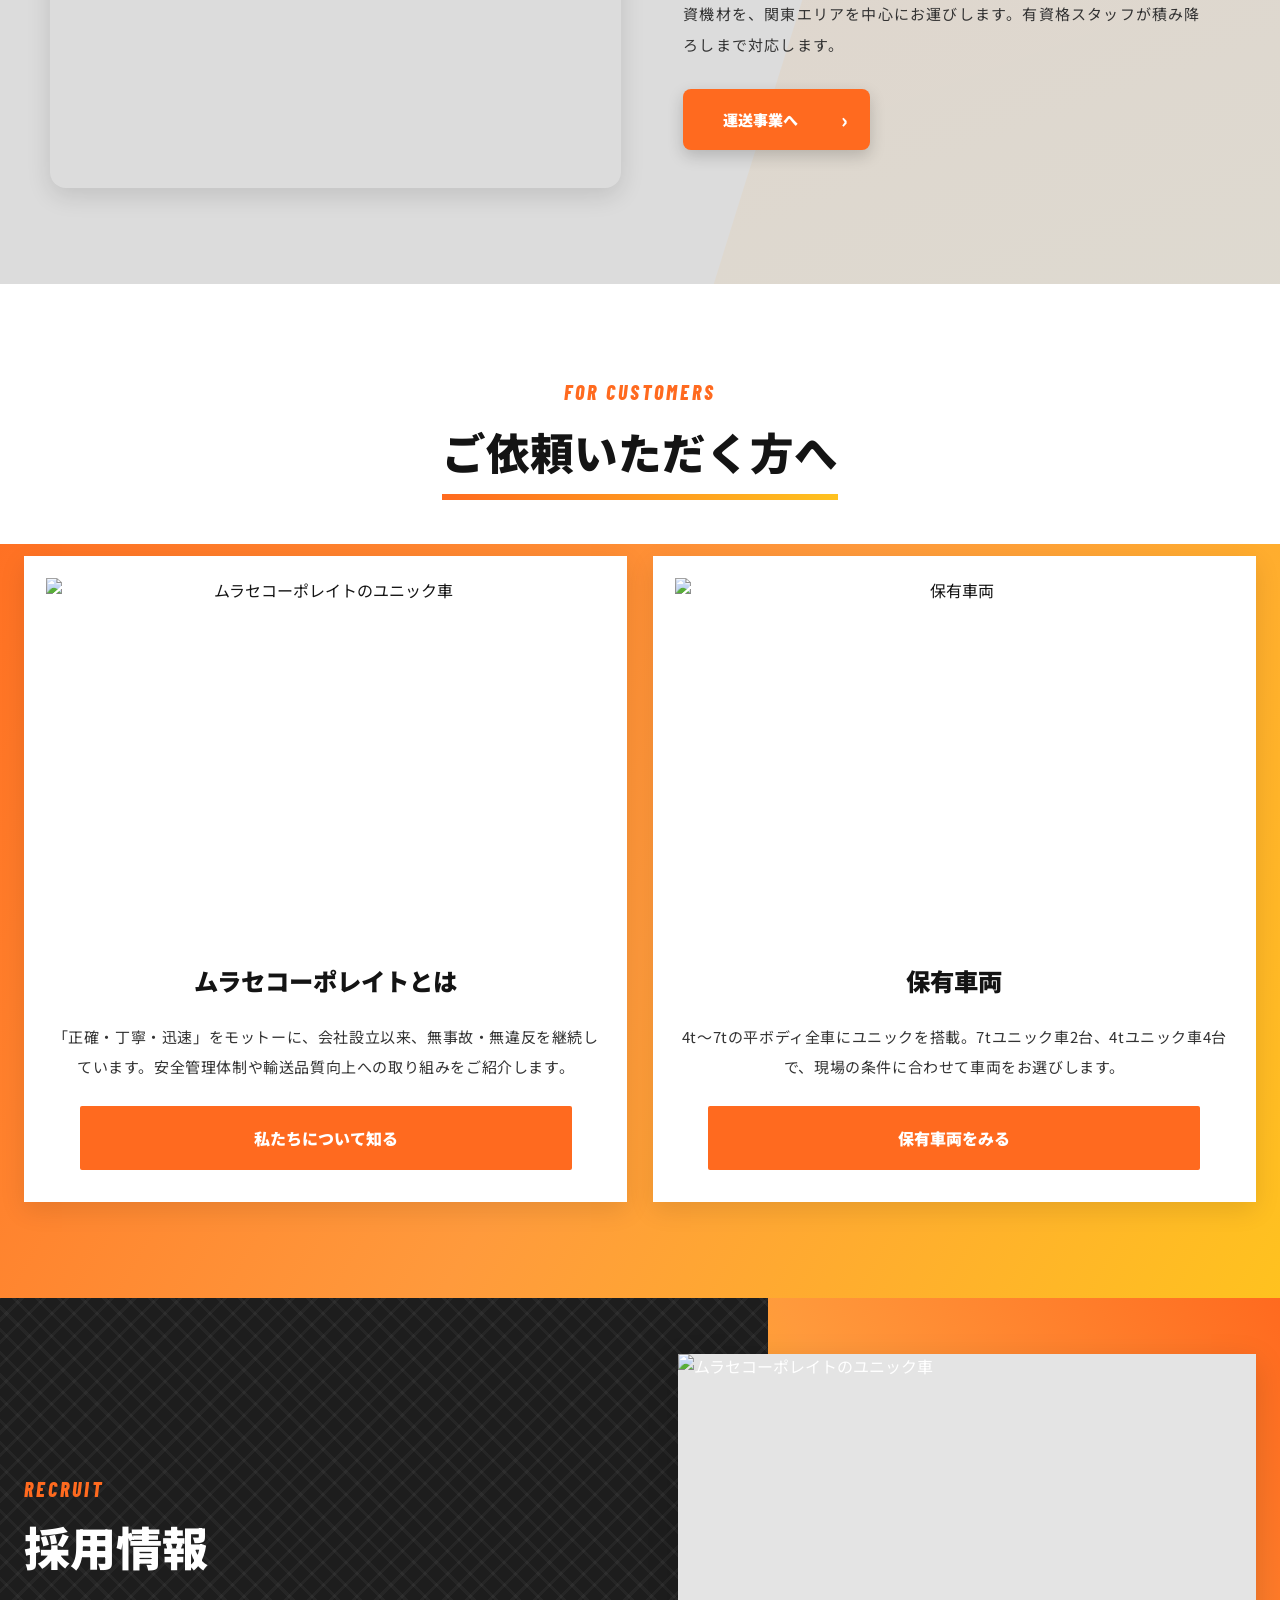
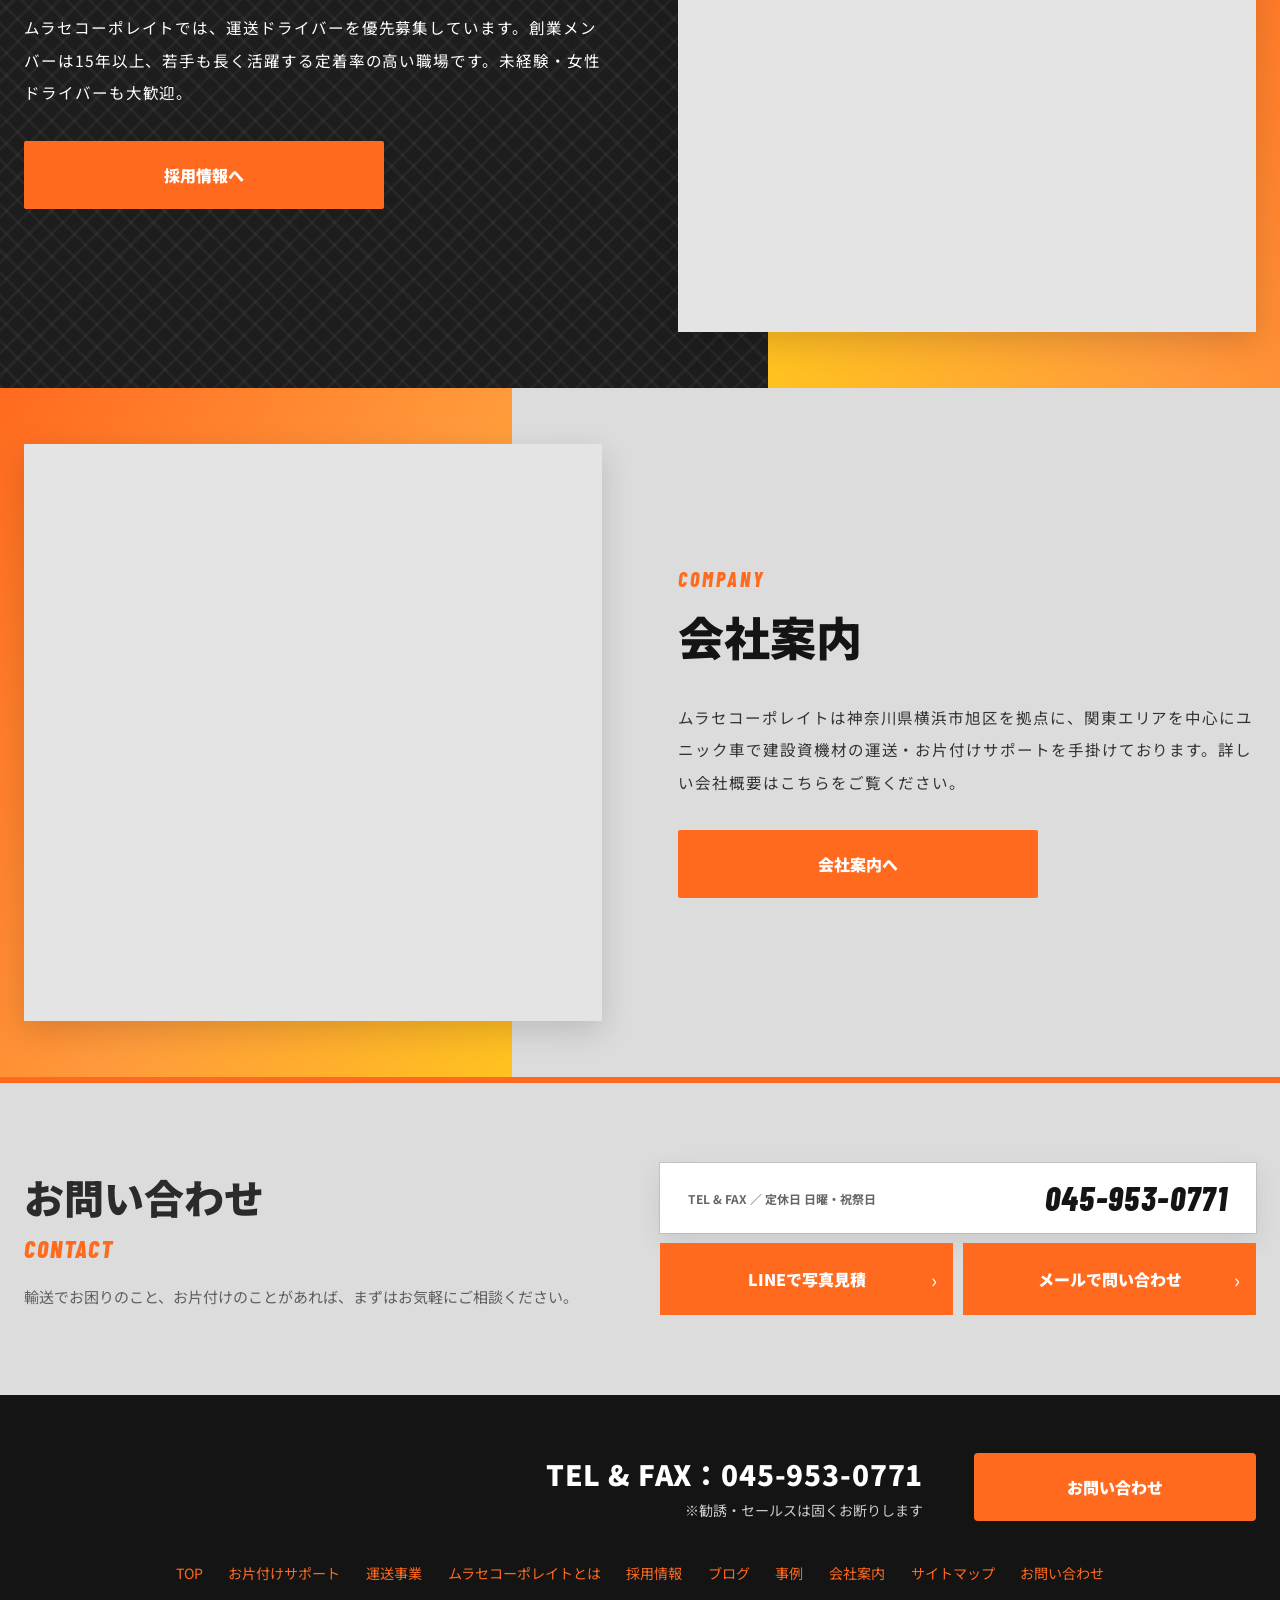
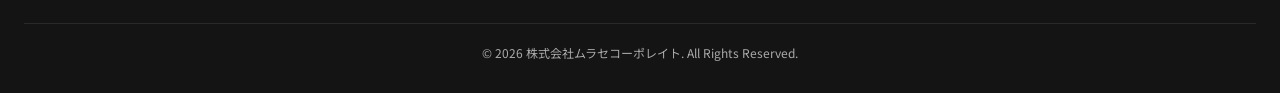
==== commit 26732156: "トップのMVから説明文を削除 Co-Authored-By: Claude Opus 5.5 <noreply@anthropic.com> Claude-Session: https://claud" ====
--- a/index.html
+++ b/index.html
@@ -61,7 +61,6 @@
   <div style="position: relative; width: 100%; max-width: 1320px; margin: 0px auto; padding: clamp(32px, 6svh, 72px) 40px; display: flex; flex-direction: column; align-items: flex-start; gap: clamp(14px, 2.6svh, 26px);">
     <h1 style="margin: 0px; color: rgb(255, 255, 255); font-size: clamp(26px, min(3.6vw, 6.2svh), 56px); font-weight: 900; line-height: 1.35; text-shadow: rgba(0, 0, 0, 0.35) 0px 4px 18px;"><span style="display: inline-block;">トランクルームから、</span><br><span style="display: inline-block;">お家・マンションまで。</span><br><span style="display: inline-block;">お片付けは、</span><span style="display: inline-block;">まるごとお任せ。</span></h1>
     <div style="background: rgb(255, 106, 31); color: rgb(255, 255, 255); font-size: clamp(14px, min(1.5vw, 2.4svh), 20px); font-weight: 900; letter-spacing: 0.06em; padding: clamp(8px, 1.3svh, 12px) 24px;"><span style="display: inline-block;">運送のプロが、</span><span style="display: inline-block;">重い家具も</span><span style="display: inline-block;">大量のお荷物も</span><span style="display: inline-block;">スムーズに</span></div>
-    <p style="margin: 0px; max-width: 600px; color: rgb(238, 238, 238); font-size: 15px; line-height: 1.85; font-weight: 500;">トランクルーム・貸倉庫、戸建て、アパート・マンションのお片付けをサポートします。お荷物の写真をLINEで送るだけで、かんたんに概算見積り。東京・神奈川・千葉・埼玉に対応しています。</p>
     <div style="display: flex; flex-wrap: wrap; gap: 12px;">
       <a href="support.html" class="scp1" style="background: rgb(255, 106, 31); color: rgb(255, 255, 255); font-weight: 900; font-size: 15px; padding: clamp(14px, 2svh, 18px) 36px;">お片付けサポートを見る</a>
       <a href="https://qr-official.line.me/gs/M_918dyocy_GW.png?oat_content=qr" target="_blank" rel="noopener" style="background: rgb(6, 199, 85); color: rgb(255, 255, 255); font-weight: 900; font-size: 15px; padding: clamp(14px, 2svh, 18px) 36px;">LINEで写真見積り</a>
--- a/assets/silver-bg.css
+++ b/assets/silver-bg.css
@@ -54,3 +54,12 @@
   color: #cfcfcf !important;
 }
 section.bg-black h2:not([style*="color"]) { color: #fff; }
+
+/* 背景を白に固定するセクション（採用情報「募集要項」） */
+section.bg-plain { background: #fff !important; }
+
+/* 各ページの見出し帯：全ページ白＋下端にオレンジの細いライン */
+[data-screen-label="Page header"] {
+  background: #fff !important;
+  border-bottom: 3px solid rgb(255, 106, 31) !important;
+}
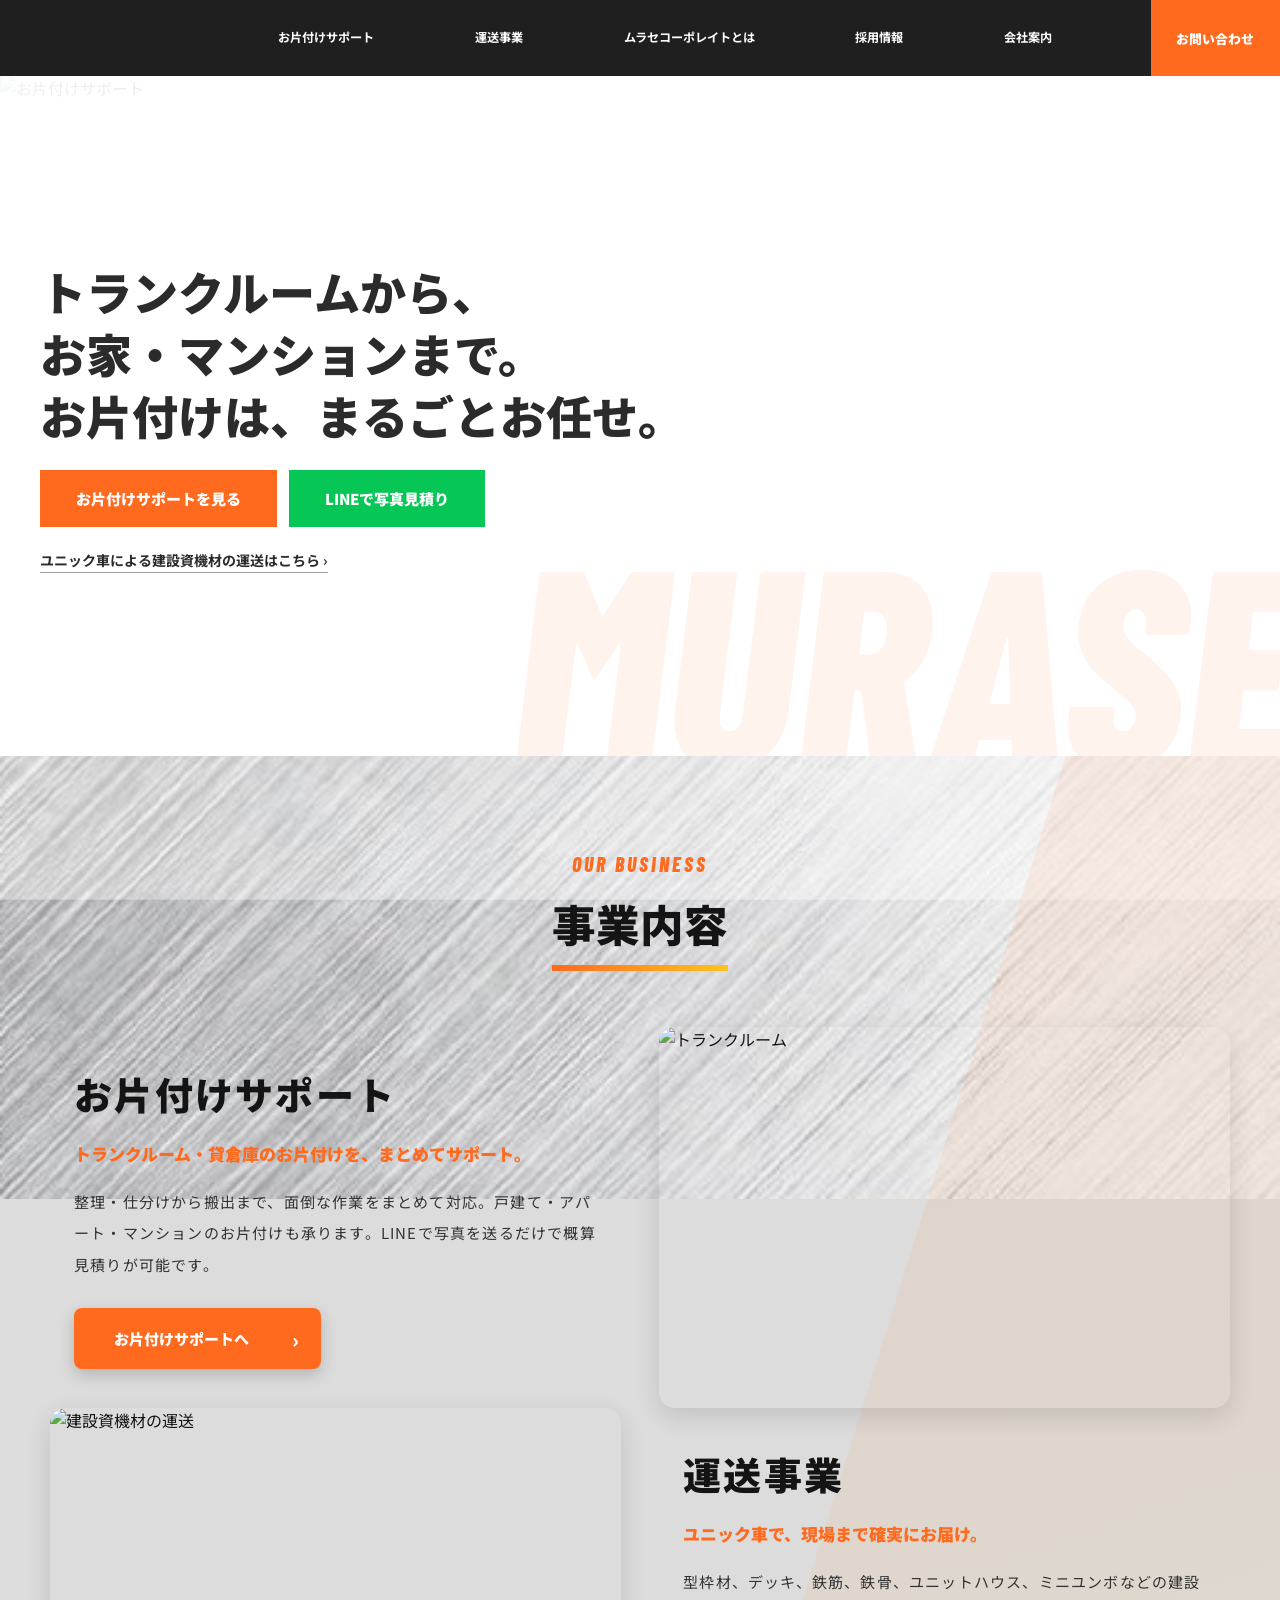
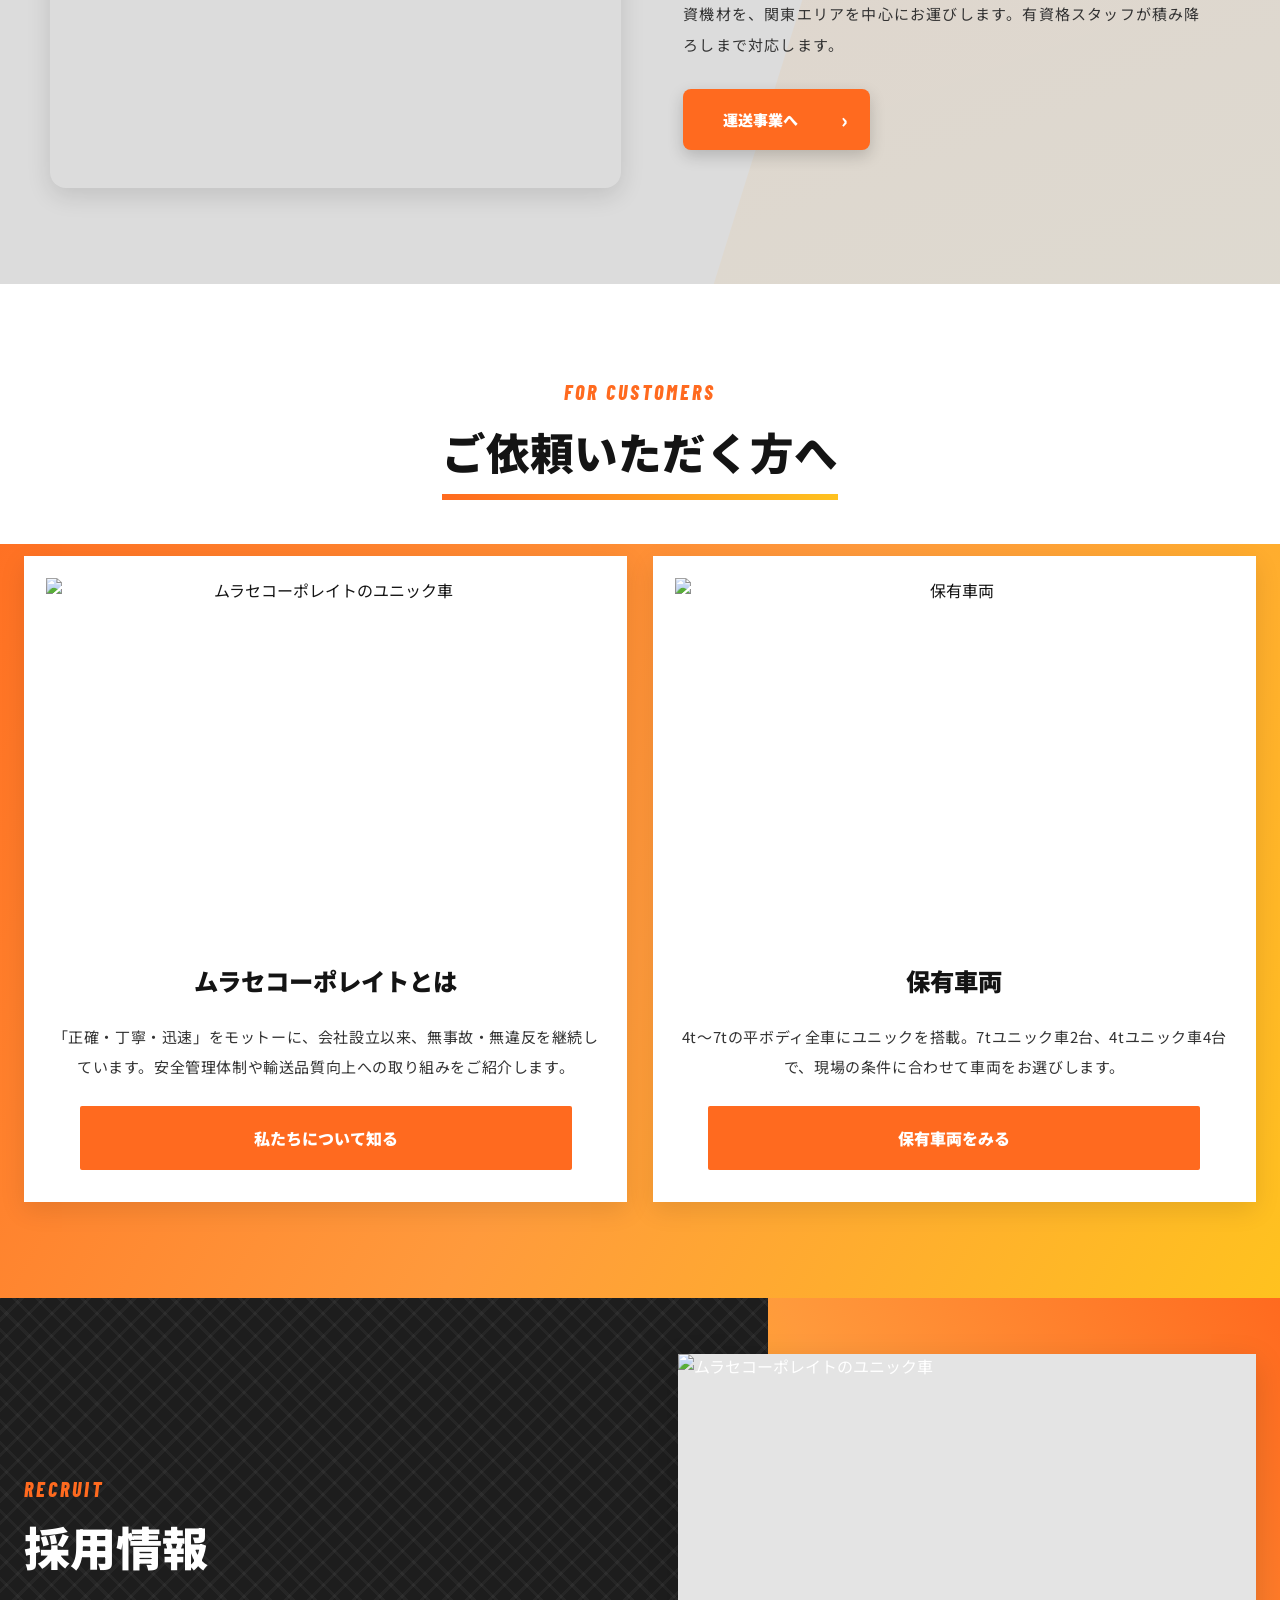
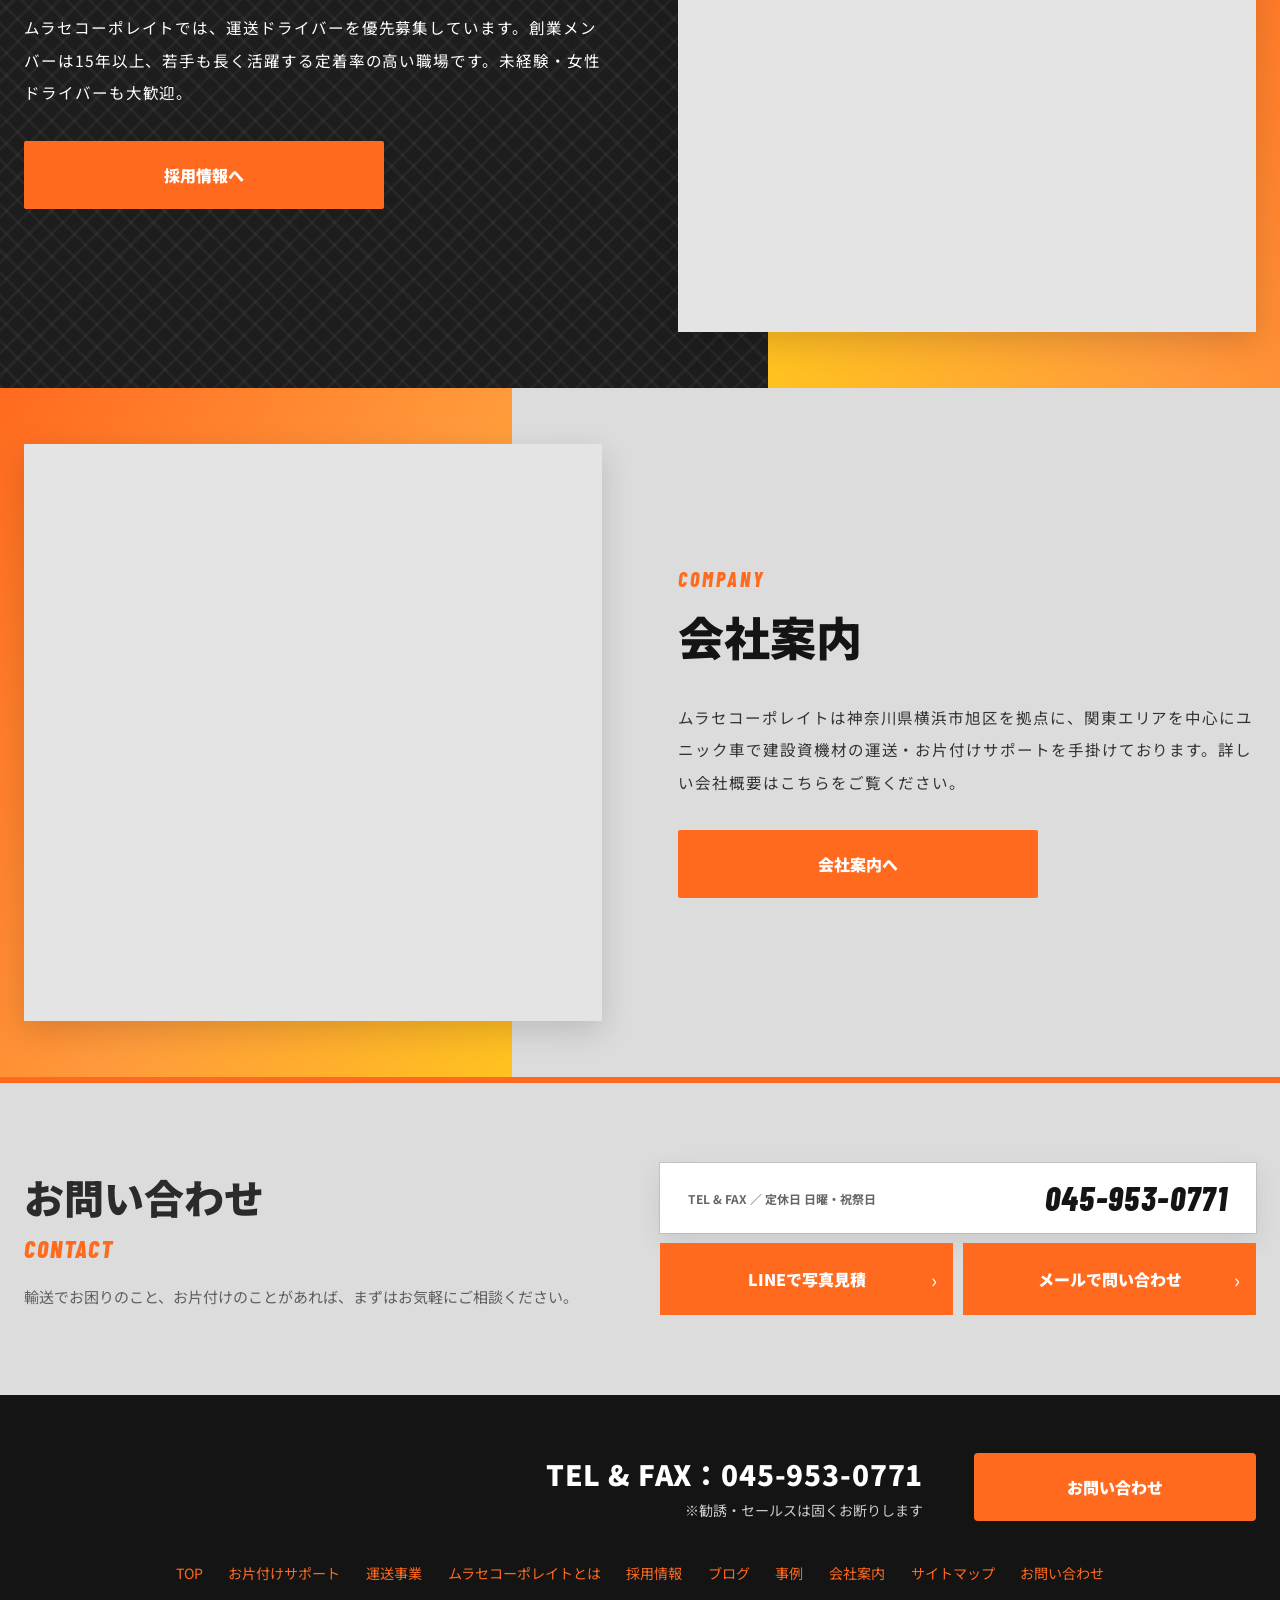
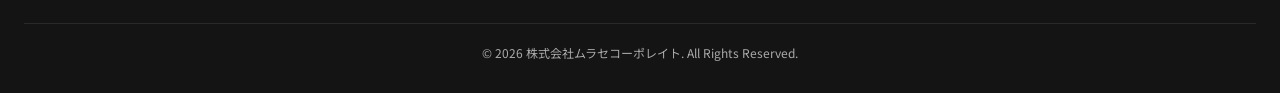
==== commit a9cd6334: "トップのMVから「運送のプロが、重い家具も大量のお荷物もスムーズに」の帯を削除 Co-Authored-By: Claude Opus 5.5 <noreply@anthropic.com> Clau" ====
--- a/index.html
+++ b/index.html
@@ -60,7 +60,6 @@
   <div style="position: absolute; right: -2%; bottom: -6%; font: italic 800 clamp(120px, 22vw, 320px) / 1 &quot;Barlow Condensed&quot;, sans-serif; color: rgba(255, 255, 255, 0.08); pointer-events: none;">MURASE</div>
   <div style="position: relative; width: 100%; max-width: 1320px; margin: 0px auto; padding: clamp(32px, 6svh, 72px) 40px; display: flex; flex-direction: column; align-items: flex-start; gap: clamp(14px, 2.6svh, 26px);">
     <h1 style="margin: 0px; color: rgb(255, 255, 255); font-size: clamp(26px, min(3.6vw, 6.2svh), 56px); font-weight: 900; line-height: 1.35; text-shadow: rgba(0, 0, 0, 0.35) 0px 4px 18px;"><span style="display: inline-block;">トランクルームから、</span><br><span style="display: inline-block;">お家・マンションまで。</span><br><span style="display: inline-block;">お片付けは、</span><span style="display: inline-block;">まるごとお任せ。</span></h1>
-    <div style="background: rgb(255, 106, 31); color: rgb(255, 255, 255); font-size: clamp(14px, min(1.5vw, 2.4svh), 20px); font-weight: 900; letter-spacing: 0.06em; padding: clamp(8px, 1.3svh, 12px) 24px;"><span style="display: inline-block;">運送のプロが、</span><span style="display: inline-block;">重い家具も</span><span style="display: inline-block;">大量のお荷物も</span><span style="display: inline-block;">スムーズに</span></div>
     <div style="display: flex; flex-wrap: wrap; gap: 12px;">
       <a href="support.html" class="scp1" style="background: rgb(255, 106, 31); color: rgb(255, 255, 255); font-weight: 900; font-size: 15px; padding: clamp(14px, 2svh, 18px) 36px;">お片付けサポートを見る</a>
       <a href="https://qr-official.line.me/gs/M_918dyocy_GW.png?oat_content=qr" target="_blank" rel="noopener" style="background: rgb(6, 199, 85); color: rgb(255, 255, 255); font-weight: 900; font-size: 15px; padding: clamp(14px, 2svh, 18px) 36px;">LINEで写真見積り</a>
